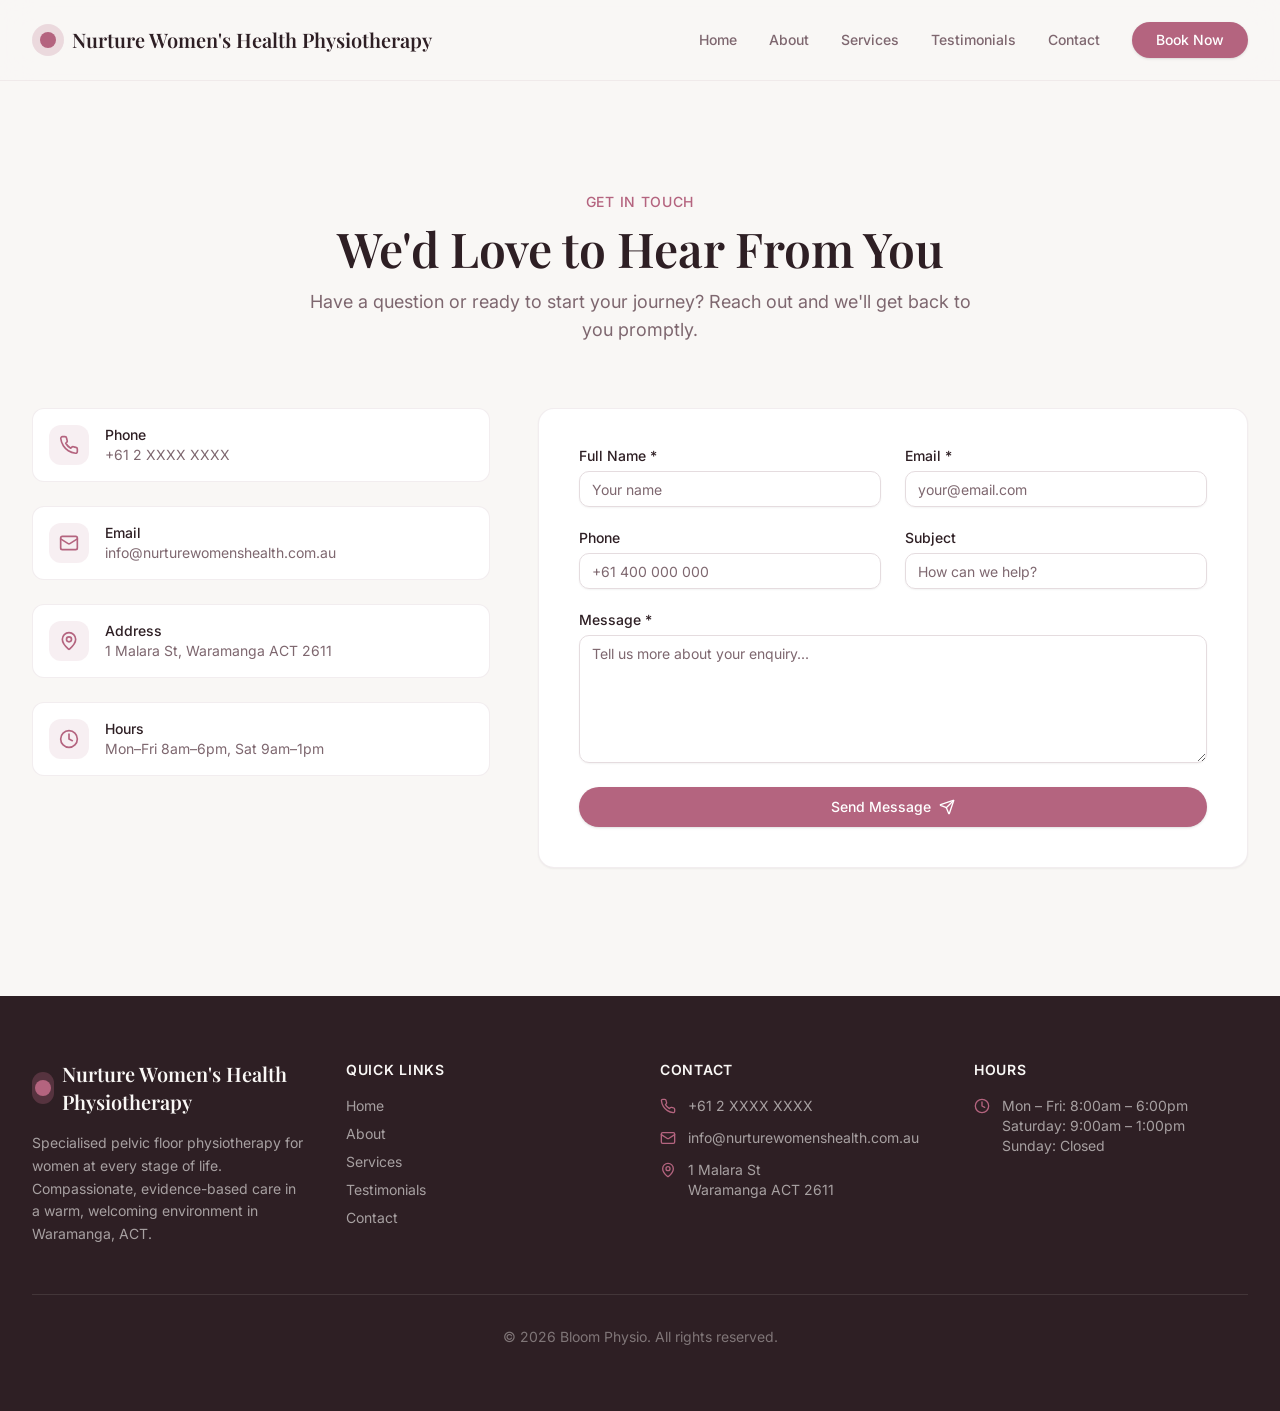
==== www/Contact.html @ 833b0ac6 "update 1" ====
<html lang="en">

<head>
    <meta charset="utf-8">    
    <title>
        Contact | Nurture Womens Health Physiotherapy
    </title>
    <meta content="Empowering women through specialized pelvic floor rehabilitation and holistic wellness care."
        name="description">
    <meta content="Empowering women through specialized pelvic floor rehabilitation and holistic wellness care."
        name="description">
    <meta content="Nurture Womens Health Physiotherapy">
    <meta content="Empowering women through specialized pelvic floor rehabilitation and holistic wellness care.">        
    <meta content="Nurture Womens Health Physiotherapy">
    <meta content="Nurture Womens Health Physiotherapy">
    <meta content="Empowering women through specialized pelvic floor rehabilitation and holistic wellness care." name="twitter:description">    
    <meta content="summary_large_image" name="twitter:card">
    <meta content="https://www.nurturewomenshealth.com.au" name="twitter:url">
    <meta content="yes" name="mobile-web-app-capable">
    <meta content="black" name="apple-mobile-web-app-status-bar-style">
    <meta content="Nurture Womens Health Physiotherapy" name="apple-mobile-web-app-title">
    <link href="css/style.css" rel="stylesheet">
</head>

<body>
    <div id="root">
        <div class="min-h-screen flex flex-col">
            <nav class="fixed top-0 left-0 right-0 z-50 bg-background/80 backdrop-blur-lg border-b border-border/50">
                <div class="max-w-7xl mx-auto px-6 lg:px-8">
                    <div class="flex items-center justify-between h-16 lg:h-20"><a class="flex items-center gap-2"
                            href="index.html">
                            <div class="w-8 h-8 rounded-full bg-primary/20 flex items-center justify-center">
                                <div class="w-4 h-4 rounded-full bg-primary"></div>
                            </div><span class="font-playfair text-xl font-semibold text-foreground">Nurture Women's
                                Health Physiotherapy</span>
                        </a>
                        <div class="hidden lg:flex items-center gap-8"><a
                                class="text-sm font-medium transition-colors hover:text-primary text-muted-foreground"
                                href="index.html">Home</a><a
                                class="text-sm font-medium transition-colors hover:text-primary text-muted-foreground"
                                href="About.html">About</a><a
                                class="text-sm font-medium transition-colors hover:text-primary text-muted-foreground"
                                href="Services.html">Services</a><a
                                class="text-sm font-medium transition-colors hover:text-primary text-muted-foreground"
                                href="Testimonials.html">Testimonials</a><a
                                class="text-sm font-medium transition-colors hover:text-primary text-muted-foreground"
                                href="Contact.html">Contact</a><a href="BookAppointment.html"><button
                                    class="inline-flex items-center justify-center gap-2 whitespace-nowrap text-sm font-medium transition-colors focus-visible:outline-none focus-visible:ring-1 focus-visible:ring-ring disabled:pointer-events-none disabled:opacity-50 [&amp;_svg]:pointer-events-none [&amp;_svg]:size-4 [&amp;_svg]:shrink-0 shadow h-9 py-2 bg-primary hover:bg-primary/90 text-primary-foreground rounded-full px-6">Book
                                    Now</button></a></div><button class="lg:hidden p-2 text-foreground"><svg
                                xmlns="http://www.w3.org/2000/svg" width="24" height="24" viewBox="0 0 24 24"
                                fill="none" stroke="currentColor" stroke-width="2" stroke-linecap="round"
                                stroke-linejoin="round" class="lucide lucide-menu w-5 h-5">
                                <line x1="4" x2="20" y1="12" y2="12"></line>
                                <line x1="4" x2="20" y1="6" y2="6"></line>
                                <line x1="4" x2="20" y1="18" y2="18"></line>
                            </svg></button>
                    </div>
                </div>
            </nav>
            <main class="flex-1 pt-16 lg:pt-20">
                <div class="py-20 lg:py-28">
                    <div class="max-w-7xl mx-auto px-6 lg:px-8">
                        <div class="text-center mb-16 max-w-2xl mx-auto" style="opacity: 1; transform: none;"><span
                                class="text-primary text-sm font-medium tracking-wider uppercase">Get In Touch</span>
                            <h1 class="font-playfair text-3xl lg:text-5xl font-semibold text-foreground mt-3 mb-4">We'd
                                Love to Hear From You</h1>
                            <p class="text-muted-foreground text-lg">Have a question or ready to start your journey?
                                Reach out and we'll get back to you promptly.</p>
                        </div>
                        <div class="grid grid-cols-1 lg:grid-cols-5 gap-12">
                            <div class="lg:col-span-2 space-y-6" style="opacity: 1; transform: none;">
                                <div class="flex items-start gap-4 p-4 rounded-xl bg-card border border-border/50">
                                    <div
                                        class="w-10 h-10 rounded-lg bg-primary/10 flex items-center justify-center shrink-0">
                                        <svg xmlns="http://www.w3.org/2000/svg" width="24" height="24"
                                            viewBox="0 0 24 24" fill="none" stroke="currentColor" stroke-width="2"
                                            stroke-linecap="round" stroke-linejoin="round"
                                            class="lucide lucide-phone w-5 h-5 text-primary">
                                            <path
                                                d="M22 16.92v3a2 2 0 0 1-2.18 2 19.79 19.79 0 0 1-8.63-3.07 19.5 19.5 0 0 1-6-6 19.79 19.79 0 0 1-3.07-8.67A2 2 0 0 1 4.11 2h3a2 2 0 0 1 2 1.72 12.84 12.84 0 0 0 .7 2.81 2 2 0 0 1-.45 2.11L8.09 9.91a16 16 0 0 0 6 6l1.27-1.27a2 2 0 0 1 2.11-.45 12.84 12.84 0 0 0 2.81.7A2 2 0 0 1 22 16.92z">
                                            </path>
                                        </svg></div>
                                    <div>
                                        <p class="text-sm font-medium text-foreground">Phone</p><a
                                            href="tel:+612XXXXXXXX"
                                            class="text-sm text-muted-foreground hover:text-primary transition-colors">+61
                                            2 XXXX XXXX</a>
                                    </div>
                                </div>
                                <div class="flex items-start gap-4 p-4 rounded-xl bg-card border border-border/50">
                                    <div
                                        class="w-10 h-10 rounded-lg bg-primary/10 flex items-center justify-center shrink-0">
                                        <svg xmlns="http://www.w3.org/2000/svg" width="24" height="24"
                                            viewBox="0 0 24 24" fill="none" stroke="currentColor" stroke-width="2"
                                            stroke-linecap="round" stroke-linejoin="round"
                                            class="lucide lucide-mail w-5 h-5 text-primary">
                                            <rect width="20" height="16" x="2" y="4" rx="2"></rect>
                                            <path d="m22 7-8.97 5.7a1.94 1.94 0 0 1-2.06 0L2 7"></path>
                                        </svg></div>
                                    <div>
                                        <p class="text-sm font-medium text-foreground">Email</p><a
                                            href="mailto:info@nurturewomenshealth.com.au"
                                            class="text-sm text-muted-foreground hover:text-primary transition-colors">info@nurturewomenshealth.com.au</a>
                                    </div>
                                </div>
                                <div class="flex items-start gap-4 p-4 rounded-xl bg-card border border-border/50">
                                    <div
                                        class="w-10 h-10 rounded-lg bg-primary/10 flex items-center justify-center shrink-0">
                                        <svg xmlns="http://www.w3.org/2000/svg" width="24" height="24"
                                            viewBox="0 0 24 24" fill="none" stroke="currentColor" stroke-width="2"
                                            stroke-linecap="round" stroke-linejoin="round"
                                            class="lucide lucide-map-pin w-5 h-5 text-primary">
                                            <path
                                                d="M20 10c0 4.993-5.539 10.193-7.399 11.799a1 1 0 0 1-1.202 0C9.539 20.193 4 14.993 4 10a8 8 0 0 1 16 0">
                                            </path>
                                            <circle cx="12" cy="10" r="3"></circle>
                                        </svg></div>
                                    <div>
                                        <p class="text-sm font-medium text-foreground">Address</p>
                                        <p class="text-sm text-muted-foreground">1 Malara St, Waramanga ACT 2611</p>
                                    </div>
                                </div>
                                <div class="flex items-start gap-4 p-4 rounded-xl bg-card border border-border/50">
                                    <div
                                        class="w-10 h-10 rounded-lg bg-primary/10 flex items-center justify-center shrink-0">
                                        <svg xmlns="http://www.w3.org/2000/svg" width="24" height="24"
                                            viewBox="0 0 24 24" fill="none" stroke="currentColor" stroke-width="2"
                                            stroke-linecap="round" stroke-linejoin="round"
                                            class="lucide lucide-clock w-5 h-5 text-primary">
                                            <circle cx="12" cy="12" r="10"></circle>
                                            <polyline points="12 6 12 12 16 14"></polyline>
                                        </svg></div>
                                    <div>
                                        <p class="text-sm font-medium text-foreground">Hours</p>
                                        <p class="text-sm text-muted-foreground">Mon–Fri 8am–6pm, Sat 9am–1pm</p>
                                    </div>
                                </div>
                            </div>
                            <div class="lg:col-span-3" style="opacity: 1; transform: none;">
                                <form method=post action=/api/send-message class="bg-card rounded-2xl p-8 lg:p-10 border border-border/50 shadow-sm space-y-6">
                                    <div class="grid grid-cols-1 md:grid-cols-2 gap-6">
                                        <div class="space-y-2"><label
                                                class="text-sm font-medium leading-none peer-disabled:cursor-not-allowed peer-disabled:opacity-70"
                                                for="name">Full Name *</label><input
                                                class="flex h-9 w-full rounded-md border border-input bg-transparent px-3 py-1 text-base shadow-sm transition-colors file:border-0 file:bg-transparent file:text-sm file:font-medium file:text-foreground placeholder:text-muted-foreground focus-visible:outline-none focus-visible:ring-1 focus-visible:ring-ring disabled:cursor-not-allowed disabled:opacity-50 md:text-sm"
                                                id="name" placeholder="Your name" required="" value=""></div>
                                        <div class="space-y-2"><label
                                                class="text-sm font-medium leading-none peer-disabled:cursor-not-allowed peer-disabled:opacity-70"
                                                for="email">Email *</label><input type="email"
                                                class="flex h-9 w-full rounded-md border border-input bg-transparent px-3 py-1 text-base shadow-sm transition-colors file:border-0 file:bg-transparent file:text-sm file:font-medium file:text-foreground placeholder:text-muted-foreground focus-visible:outline-none focus-visible:ring-1 focus-visible:ring-ring disabled:cursor-not-allowed disabled:opacity-50 md:text-sm"
                                                id="email" placeholder="your@email.com" required="" value=""></div>
                                        <div class="space-y-2"><label
                                                class="text-sm font-medium leading-none peer-disabled:cursor-not-allowed peer-disabled:opacity-70"
                                                for="phone">Phone</label><input type="tel"
                                                class="flex h-9 w-full rounded-md border border-input bg-transparent px-3 py-1 text-base shadow-sm transition-colors file:border-0 file:bg-transparent file:text-sm file:font-medium file:text-foreground placeholder:text-muted-foreground focus-visible:outline-none focus-visible:ring-1 focus-visible:ring-ring disabled:cursor-not-allowed disabled:opacity-50 md:text-sm"
                                                id="phone" placeholder="+61 400 000 000" value=""></div>
                                        <div class="space-y-2"><label
                                                class="text-sm font-medium leading-none peer-disabled:cursor-not-allowed peer-disabled:opacity-70"
                                                for="subject">Subject</label><input
                                                class="flex h-9 w-full rounded-md border border-input bg-transparent px-3 py-1 text-base shadow-sm transition-colors file:border-0 file:bg-transparent file:text-sm file:font-medium file:text-foreground placeholder:text-muted-foreground focus-visible:outline-none focus-visible:ring-1 focus-visible:ring-ring disabled:cursor-not-allowed disabled:opacity-50 md:text-sm"
                                                id="subject" placeholder="How can we help?" value=""></div>
                                    </div>
                                    <div class="space-y-2"><label
                                            class="text-sm font-medium leading-none peer-disabled:cursor-not-allowed peer-disabled:opacity-70"
                                            for="message">Message *</label><textarea
                                            class="flex min-h-[60px] w-full rounded-md border border-input bg-transparent px-3 py-2 text-base shadow-sm placeholder:text-muted-foreground focus-visible:outline-none focus-visible:ring-1 focus-visible:ring-ring disabled:cursor-not-allowed disabled:opacity-50 md:text-sm h-32"
                                            id="message" placeholder="Tell us more about your enquiry..."
                                            required=""></textarea></div><button
                                        class="inline-flex items-center justify-center whitespace-nowrap text-sm font-medium transition-colors focus-visible:outline-none focus-visible:ring-1 focus-visible:ring-ring disabled:pointer-events-none disabled:opacity-50 [&amp;_svg]:pointer-events-none [&amp;_svg]:size-4 [&amp;_svg]:shrink-0 shadow h-10 px-8 w-full bg-primary hover:bg-primary/90 text-primary-foreground rounded-full gap-2"
                                        type="submit">Send Message<svg xmlns="http://www.w3.org/2000/svg" width="24"
                                            height="24" viewBox="0 0 24 24" fill="none" stroke="currentColor"
                                            stroke-width="2" stroke-linecap="round" stroke-linejoin="round"
                                            class="lucide lucide-send w-4 h-4">
                                            <path
                                                d="M14.536 21.686a.5.5 0 0 0 .937-.024l6.5-19a.496.496 0 0 0-.635-.635l-19 6.5a.5.5 0 0 0-.024.937l7.93 3.18a2 2 0 0 1 1.112 1.11z">
                                            </path>
                                            <path d="m21.854 2.147-10.94 10.939"></path>
                                        </svg></button>
                                </form>
                            </div>
                        </div>
                    </div>
                </div>
                <script src="app.js"></script>
            </main>
            <footer class="bg-foreground text-background">
                <div class="max-w-7xl mx-auto px-6 lg:px-8 py-16">
                    <div class="grid grid-cols-1 md:grid-cols-2 lg:grid-cols-4 gap-10">
                        <div>
                            <div class="flex items-center gap-2 mb-4">
                                <div class="w-8 h-8 rounded-full bg-primary/30 flex items-center justify-center">
                                    <div class="w-4 h-4 rounded-full bg-primary"></div>
                                </div><span class="font-playfair text-xl font-semibold">Nurture Women's Health
                                    Physiotherapy</span>
                            </div>
                            <p class="text-background/60 text-sm leading-relaxed">Specialised pelvic floor physiotherapy
                                for women at every stage of life. Compassionate, evidence-based care in a warm,
                                welcoming environment in Waramanga, ACT.</p>
                        </div>
                        <div>
                            <h4 class="font-semibold mb-4 text-sm uppercase tracking-wider">Quick Links</h4>
                            <div class="space-y-2"><a
                                    class="block text-sm text-background/60 hover:text-primary transition-colors"
                                    href="index.html">Home</a><a
                                    class="block text-sm text-background/60 hover:text-primary transition-colors"
                                    href="About.html">About</a><a
                                    class="block text-sm text-background/60 hover:text-primary transition-colors"
                                    href="Services.html">Services</a><a
                                    class="block text-sm text-background/60 hover:text-primary transition-colors"
                                    href="Testimonials.html">Testimonials</a><a
                                    class="block text-sm text-background/60 hover:text-primary transition-colors"
                                    href="Contact.html">Contact</a></div>
                        </div>
                        <div>
                            <h4 class="font-semibold mb-4 text-sm uppercase tracking-wider">Contact</h4>
                            <div class="space-y-3">
                                <div class="flex items-start gap-3"><svg xmlns="http://www.w3.org/2000/svg" width="24"
                                        height="24" viewBox="0 0 24 24" fill="none" stroke="currentColor"
                                        stroke-width="2" stroke-linecap="round" stroke-linejoin="round"
                                        class="lucide lucide-phone w-4 h-4 text-primary mt-0.5">
                                        <path
                                            d="M22 16.92v3a2 2 0 0 1-2.18 2 19.79 19.79 0 0 1-8.63-3.07 19.5 19.5 0 0 1-6-6 19.79 19.79 0 0 1-3.07-8.67A2 2 0 0 1 4.11 2h3a2 2 0 0 1 2 1.72 12.84 12.84 0 0 0 .7 2.81 2 2 0 0 1-.45 2.11L8.09 9.91a16 16 0 0 0 6 6l1.27-1.27a2 2 0 0 1 2.11-.45 12.84 12.84 0 0 0 2.81.7A2 2 0 0 1 22 16.92z">
                                        </path>
                                    </svg><span class="text-sm text-background/60">+61 2 XXXX XXXX</span></div>
                                <div class="flex items-start gap-3"><svg xmlns="http://www.w3.org/2000/svg" width="24"
                                        height="24" viewBox="0 0 24 24" fill="none" stroke="currentColor"
                                        stroke-width="2" stroke-linecap="round" stroke-linejoin="round"
                                        class="lucide lucide-mail w-4 h-4 text-primary mt-0.5">
                                        <rect width="20" height="16" x="2" y="4" rx="2"></rect>
                                        <path d="m22 7-8.97 5.7a1.94 1.94 0 0 1-2.06 0L2 7"></path>
                                    </svg><span
                                        class="text-sm text-background/60">info@nurturewomenshealth.com.au</span></div>
                                <div class="flex items-start gap-3"><svg xmlns="http://www.w3.org/2000/svg" width="24"
                                        height="24" viewBox="0 0 24 24" fill="none" stroke="currentColor"
                                        stroke-width="2" stroke-linecap="round" stroke-linejoin="round"
                                        class="lucide lucide-map-pin w-4 h-4 text-primary mt-0.5">
                                        <path
                                            d="M20 10c0 4.993-5.539 10.193-7.399 11.799a1 1 0 0 1-1.202 0C9.539 20.193 4 14.993 4 10a8 8 0 0 1 16 0">
                                        </path>
                                        <circle cx="12" cy="10" r="3"></circle>
                                    </svg><span class="text-sm text-background/60">1 Malara St<br>Waramanga ACT
                                        2611</span></div>
                            </div>
                        </div>
                        <div>
                            <h4 class="font-semibold mb-4 text-sm uppercase tracking-wider">Hours</h4>
                            <div class="space-y-2">
                                <div class="flex items-start gap-3"><svg xmlns="http://www.w3.org/2000/svg" width="24"
                                        height="24" viewBox="0 0 24 24" fill="none" stroke="currentColor"
                                        stroke-width="2" stroke-linecap="round" stroke-linejoin="round"
                                        class="lucide lucide-clock w-4 h-4 text-primary mt-0.5">
                                        <circle cx="12" cy="12" r="10"></circle>
                                        <polyline points="12 6 12 12 16 14"></polyline>
                                    </svg>
                                    <div class="text-sm text-background/60">
                                        <p>Mon – Fri: 8:00am – 6:00pm</p>
                                        <p>Saturday: 9:00am – 1:00pm</p>
                                        <p>Sunday: Closed</p>
                                    </div>
                                </div>
                            </div>
                        </div>
                    </div>
                    <div class="border-t border-background/10 mt-12 pt-8 text-center">
                        <p class="text-sm text-background/40">© 2026 Bloom Physio. All rights reserved.</p>
                    </div>
                </div>
            </footer>
        </div>
        <div
            class="fixed top-0 z-[100] flex max-h-screen w-full flex-col-reverse p-4 sm:bottom-0 sm:right-0 sm:top-auto sm:flex-col md:max-w-[420px]">
            <div
                class="fixed top-0 z-[100] flex max-h-screen w-full flex-col-reverse p-4 sm:bottom-0 sm:right-0 sm:top-auto sm:flex-col md:max-w-[420px]">
            </div>
        </div>
    </div>


    
</body>

</html>
---- www/css/style.css ----
@import"https://fonts.googleapis.com/css2?family=Inter:wght@300;400;500;600;700&family=Playfair+Display:ital,wght@0,400;0,500;0,600;0,700;1,400;1,500&display=swap";*,:before,:after {
    --tw-border-spacing-x: 0;
    --tw-border-spacing-y: 0;
    --tw-translate-x: 0;
    --tw-translate-y: 0;
    --tw-rotate: 0;
    --tw-skew-x: 0;
    --tw-skew-y: 0;
    --tw-scale-x: 1;
    --tw-scale-y: 1;
    --tw-pan-x: ;
    --tw-pan-y: ;
    --tw-pinch-zoom: ;
    --tw-scroll-snap-strictness: proximity;
    --tw-gradient-from-position: ;
    --tw-gradient-via-position: ;
    --tw-gradient-to-position: ;
    --tw-ordinal: ;
    --tw-slashed-zero: ;
    --tw-numeric-figure: ;
    --tw-numeric-spacing: ;
    --tw-numeric-fraction: ;
    --tw-ring-inset: ;
    --tw-ring-offset-width: 0px;
    --tw-ring-offset-color: #fff;
    --tw-ring-color: rgb(59 130 246 / .5);
    --tw-ring-offset-shadow: 0 0 #0000;
    --tw-ring-shadow: 0 0 #0000;
    --tw-shadow: 0 0 #0000;
    --tw-shadow-colored: 0 0 #0000;
    --tw-blur: ;
    --tw-brightness: ;
    --tw-contrast: ;
    --tw-grayscale: ;
    --tw-hue-rotate: ;
    --tw-invert: ;
    --tw-saturate: ;
    --tw-sepia: ;
    --tw-drop-shadow: ;
    --tw-backdrop-blur: ;
    --tw-backdrop-brightness: ;
    --tw-backdrop-contrast: ;
    --tw-backdrop-grayscale: ;
    --tw-backdrop-hue-rotate: ;
    --tw-backdrop-invert: ;
    --tw-backdrop-opacity: ;
    --tw-backdrop-saturate: ;
    --tw-backdrop-sepia: ;
    --tw-contain-size: ;
    --tw-contain-layout: ;
    --tw-contain-paint: ;
    --tw-contain-style:
}

::backdrop {
    --tw-border-spacing-x: 0;
    --tw-border-spacing-y: 0;
    --tw-translate-x: 0;
    --tw-translate-y: 0;
    --tw-rotate: 0;
    --tw-skew-x: 0;
    --tw-skew-y: 0;
    --tw-scale-x: 1;
    --tw-scale-y: 1;
    --tw-pan-x: ;
    --tw-pan-y: ;
    --tw-pinch-zoom: ;
    --tw-scroll-snap-strictness: proximity;
    --tw-gradient-from-position: ;
    --tw-gradient-via-position: ;
    --tw-gradient-to-position: ;
    --tw-ordinal: ;
    --tw-slashed-zero: ;
    --tw-numeric-figure: ;
    --tw-numeric-spacing: ;
    --tw-numeric-fraction: ;
    --tw-ring-inset: ;
    --tw-ring-offset-width: 0px;
    --tw-ring-offset-color: #fff;
    --tw-ring-color: rgb(59 130 246 / .5);
    --tw-ring-offset-shadow: 0 0 #0000;
    --tw-ring-shadow: 0 0 #0000;
    --tw-shadow: 0 0 #0000;
    --tw-shadow-colored: 0 0 #0000;
    --tw-blur: ;
    --tw-brightness: ;
    --tw-contrast: ;
    --tw-grayscale: ;
    --tw-hue-rotate: ;
    --tw-invert: ;
    --tw-saturate: ;
    --tw-sepia: ;
    --tw-drop-shadow: ;
    --tw-backdrop-blur: ;
    --tw-backdrop-brightness: ;
    --tw-backdrop-contrast: ;
    --tw-backdrop-grayscale: ;
    --tw-backdrop-hue-rotate: ;
    --tw-backdrop-invert: ;
    --tw-backdrop-opacity: ;
    --tw-backdrop-saturate: ;
    --tw-backdrop-sepia: ;
    --tw-contain-size: ;
    --tw-contain-layout: ;
    --tw-contain-paint: ;
    --tw-contain-style:
}

*,:before,:after {
    box-sizing: border-box;
    border-width: 0;
    border-style: solid;
    border-color: #e5e7eb
}

:before,:after {
    --tw-content: ""
}

html,:host {
    line-height: 1.5;
    -webkit-text-size-adjust: 100%;
    -moz-tab-size: 4;
    -o-tab-size: 4;
    tab-size: 4;
    font-family: ui-sans-serif,system-ui,sans-serif,"Apple Color Emoji","Segoe UI Emoji",Segoe UI Symbol,"Noto Color Emoji";
    font-feature-settings: normal;
    font-variation-settings: normal;
    -webkit-tap-highlight-color: transparent
}

body {
    margin: 0;
    line-height: inherit
}

hr {
    height: 0;
    color: inherit;
    border-top-width: 1px
}

abbr:where([title]) {
    -webkit-text-decoration: underline dotted;
    text-decoration: underline dotted
}

h1,h2,h3,h4,h5,h6 {
    font-size: inherit;
    font-weight: inherit
}

a {
    color: inherit;
    text-decoration: inherit
}

b,strong {
    font-weight: bolder
}

code,kbd,samp,pre {
    font-family: ui-monospace,SFMono-Regular,Menlo,Monaco,Consolas,Liberation Mono,Courier New,monospace;
    font-feature-settings: normal;
    font-variation-settings: normal;
    font-size: 1em
}

small {
    font-size: 80%
}

sub,sup {
    font-size: 75%;
    line-height: 0;
    position: relative;
    vertical-align: baseline
}

sub {
    bottom: -.25em
}

sup {
    top: -.5em
}

table {
    text-indent: 0;
    border-color: inherit;
    border-collapse: collapse
}

button,input,optgroup,select,textarea {
    font-family: inherit;
    font-feature-settings: inherit;
    font-variation-settings: inherit;
    font-size: 100%;
    font-weight: inherit;
    line-height: inherit;
    letter-spacing: inherit;
    color: inherit;
    margin: 0;
    padding: 0
}

button,select {
    text-transform: none
}

button,input:where([type=button]),input:where([type=reset]),input:where([type=submit]) {
    -webkit-appearance: button;
    background-color: transparent;
    background-image: none
}

:-moz-focusring {
    outline: auto
}

:-moz-ui-invalid {
    box-shadow: none
}

progress {
    vertical-align: baseline
}

::-webkit-inner-spin-button,::-webkit-outer-spin-button {
    height: auto
}

[type=search] {
    -webkit-appearance: textfield;
    outline-offset: -2px
}

::-webkit-search-decoration {
    -webkit-appearance: none
}

::-webkit-file-upload-button {
    -webkit-appearance: button;
    font: inherit
}

summary {
    display: list-item
}

blockquote,dl,dd,h1,h2,h3,h4,h5,h6,hr,figure,p,pre {
    margin: 0
}

fieldset {
    margin: 0;
    padding: 0
}

legend {
    padding: 0
}

ol,ul,menu {
    list-style: none;
    margin: 0;
    padding: 0
}

dialog {
    padding: 0
}

textarea {
    resize: vertical
}

input::-moz-placeholder,textarea::-moz-placeholder {
    opacity: 1;
    color: #9ca3af
}

input::placeholder,textarea::placeholder {
    opacity: 1;
    color: #9ca3af
}

button,[role=button] {
    cursor: pointer
}

:disabled {
    cursor: default
}

img,svg,video,canvas,audio,iframe,embed,object {
    display: block;
    vertical-align: middle
}

img,video {
    max-width: 100%;
    height: auto
}

[hidden]:where(:not([hidden=until-found])) {
    display: none
}

:root {
    --font-inter: "Inter", sans-serif;
    --font-playfair: "Playfair Display", serif;
    --background: 30 25% 97%;
    --foreground: 340 20% 15%;
    --card: 0 0% 100%;
    --card-foreground: 340 20% 15%;
    --popover: 0 0% 100%;
    --popover-foreground: 340 20% 15%;
    --primary: 340 35% 55%;
    --primary-foreground: 0 0% 100%;
    --secondary: 150 20% 90%;
    --secondary-foreground: 150 25% 30%;
    --muted: 30 15% 93%;
    --muted-foreground: 340 10% 45%;
    --accent: 150 20% 85%;
    --accent-foreground: 150 30% 25%;
    --destructive: 0 84.2% 60.2%;
    --destructive-foreground: 0 0% 98%;
    --border: 340 15% 88%;
    --input: 340 15% 88%;
    --ring: 340 35% 55%;
    --chart-1: 340 35% 55%;
    --chart-2: 150 25% 50%;
    --chart-3: 30 40% 60%;
    --chart-4: 280 20% 60%;
    --chart-5: 200 25% 55%;
    --radius: .75rem;
    --sidebar-background: 0 0% 98%;
    --sidebar-foreground: 240 5.3% 26.1%;
    --sidebar-primary: 340 35% 55%;
    --sidebar-primary-foreground: 0 0% 98%;
    --sidebar-accent: 150 20% 90%;
    --sidebar-accent-foreground: 150 30% 25%;
    --sidebar-border: 340 15% 88%;
    --sidebar-ring: 340 35% 55%
}

.dark {
    --background: 340 15% 8%;
    --foreground: 30 20% 95%;
    --card: 340 15% 12%;
    --card-foreground: 30 20% 95%;
    --popover: 340 15% 12%;
    --popover-foreground: 30 20% 95%;
    --primary: 340 35% 60%;
    --primary-foreground: 0 0% 100%;
    --secondary: 150 15% 18%;
    --secondary-foreground: 150 20% 85%;
    --muted: 340 10% 18%;
    --muted-foreground: 340 10% 60%;
    --accent: 150 15% 20%;
    --accent-foreground: 150 20% 85%;
    --destructive: 0 62.8% 30.6%;
    --destructive-foreground: 0 0% 98%;
    --border: 340 10% 20%;
    --input: 340 10% 20%;
    --ring: 340 35% 60%;
    --chart-1: 220 70% 50%;
    --chart-2: 160 60% 45%;
    --chart-3: 30 80% 55%;
    --chart-4: 280 65% 60%;
    --chart-5: 340 75% 55%;
    --sidebar-background: 340 15% 10%;
    --sidebar-foreground: 30 20% 90%;
    --sidebar-primary: 340 35% 60%;
    --sidebar-primary-foreground: 0 0% 100%;
    --sidebar-accent: 150 15% 18%;
    --sidebar-accent-foreground: 150 20% 85%;
    --sidebar-border: 340 10% 20%;
    --sidebar-ring: 340 35% 55%
}

* {
    border-color: hsl(var(--border));
    outline-color: hsl(var(--ring) / .5)
}

body {
    background-color: hsl(var(--background));
    font-family: var(--font-inter);
    color: hsl(var(--foreground))
}

.sr-only {
    position: absolute;
    width: 1px;
    height: 1px;
    padding: 0;
    margin: -1px;
    overflow: hidden;
    clip: rect(0,0,0,0);
    white-space: nowrap;
    border-width: 0
}

.pointer-events-none {
    pointer-events: none
}

.pointer-events-auto {
    pointer-events: auto
}

.visible {
    visibility: visible
}

.invisible {
    visibility: hidden
}

.fixed {
    position: fixed
}

.absolute {
    position: absolute
}

.relative {
    position: relative
}

.inset-0 {
    top: 0;
    right: 0;
    bottom: 0;
    left: 0
}

.inset-x-0 {
    left: 0;
    right: 0
}

.inset-y-0 {
    top: 0;
    bottom: 0
}

.-bottom-12 {
    bottom: -3rem
}

.-bottom-6 {
    bottom: -1.5rem
}

.-left-12 {
    left: -3rem
}

.-right-12 {
    right: -3rem
}

.-right-6 {
    right: -1.5rem
}

.-top-12 {
    top: -3rem
}

.bottom-0 {
    bottom: 0
}

.left-0 {
    left: 0
}

.left-1 {
    left: .25rem
}

.left-1\/2 {
    left: 50%
}

.left-2 {
    left: .5rem
}

.left-\[50\%\] {
    left: 50%
}

.right-0 {
    right: 0
}

.right-1 {
    right: .25rem
}

.right-2 {
    right: .5rem
}

.right-3 {
    right: .75rem
}

.right-4 {
    right: 1rem
}

.right-6 {
    right: 1.5rem
}

.top-0 {
    top: 0
}

.top-1\.5 {
    top: .375rem
}

.top-1\/2 {
    top: 50%
}

.top-2 {
    top: .5rem
}

.top-3\.5 {
    top: .875rem
}

.top-4 {
    top: 1rem
}

.top-6 {
    top: 1.5rem
}

.top-\[1px\] {
    top: 1px
}

.top-\[50\%\] {
    top: 50%
}

.top-\[60\%\] {
    top: 60%
}

.top-full {
    top: 100%
}

.z-10 {
    z-index: 10
}

.z-20 {
    z-index: 20
}

.z-50 {
    z-index: 50
}

.z-\[100\] {
    z-index: 100
}

.z-\[1\] {
    z-index: 1
}

.-mx-1 {
    margin-left: -.25rem;
    margin-right: -.25rem
}

.mx-2 {
    margin-left: .5rem;
    margin-right: .5rem
}

.mx-3\.5 {
    margin-left: .875rem;
    margin-right: .875rem
}

.mx-auto {
    margin-left: auto;
    margin-right: auto
}

.my-0\.5 {
    margin-top: .125rem;
    margin-bottom: .125rem
}

.my-1 {
    margin-top: .25rem;
    margin-bottom: .25rem
}

.-ml-4 {
    margin-left: -1rem
}

.-mt-4 {
    margin-top: -1rem
}

.mb-1 {
    margin-bottom: .25rem
}

.mb-10 {
    margin-bottom: 2.5rem
}

.mb-12 {
    margin-bottom: 3rem
}

.mb-16 {
    margin-bottom: 4rem
}

.mb-2 {
    margin-bottom: .5rem
}

.mb-3 {
    margin-bottom: .75rem
}

.mb-4 {
    margin-bottom: 1rem
}

.mb-5 {
    margin-bottom: 1.25rem
}

.mb-6 {
    margin-bottom: 1.5rem
}

.mb-8 {
    margin-bottom: 2rem
}

.ml-1 {
    margin-left: .25rem
}

.ml-auto {
    margin-left: auto
}

.mr-2 {
    margin-right: .5rem
}

.mt-0\.5 {
    margin-top: .125rem
}

.mt-1\.5 {
    margin-top: .375rem
}

.mt-12 {
    margin-top: 3rem
}

.mt-2 {
    margin-top: .5rem
}

.mt-24 {
    margin-top: 6rem
}

.mt-3 {
    margin-top: .75rem
}

.mt-4 {
    margin-top: 1rem
}

.mt-8 {
    margin-top: 2rem
}

.mt-auto {
    margin-top: auto
}

.block {
    display: block
}

.inline-block {
    display: inline-block
}

.flex {
    display: flex
}

.inline-flex {
    display: inline-flex
}

.table {
    display: table
}

.grid {
    display: grid
}

.hidden {
    display: none
}

.aspect-square {
    aspect-ratio: 1 / 1
}

.aspect-video {
    aspect-ratio: 16 / 9
}

.size-4 {
    width: 1rem;
    height: 1rem
}

.h-0\.5 {
    height: .125rem
}

.h-1\.5 {
    height: .375rem
}

.h-10 {
    height: 2.5rem
}

.h-12 {
    height: 3rem
}

.h-14 {
    height: 3.5rem
}

.h-16 {
    height: 4rem
}

.h-2 {
    height: .5rem
}

.h-2\.5 {
    height: .625rem
}

.h-24 {
    height: 6rem
}

.h-3 {
    height: .75rem
}

.h-3\.5 {
    height: .875rem
}

.h-32 {
    height: 8rem
}

.h-4 {
    height: 1rem
}

.h-5 {
    height: 1.25rem
}

.h-6 {
    height: 1.5rem
}

.h-7 {
    height: 1.75rem
}

.h-8 {
    height: 2rem
}

.h-9 {
    height: 2.25rem
}

.h-\[1px\] {
    height: 1px
}

.h-\[var\(--radix-navigation-menu-viewport-height\)\] {
    height: var(--radix-navigation-menu-viewport-height)
}

.h-\[var\(--radix-select-trigger-height\)\] {
    height: var(--radix-select-trigger-height)
}

.h-auto {
    height: auto
}

.h-full {
    height: 100%
}

.h-px {
    height: 1px
}

.h-svh {
    height: 100svh
}

.max-h-96 {
    max-height: 24rem
}

.max-h-\[300px\] {
    max-height: 300px
}

.max-h-screen {
    max-height: 100vh
}

.min-h-0 {
    min-height: 0px
}

.min-h-\[60px\] {
    min-height: 60px
}

.min-h-screen {
    min-height: 100vh
}

.min-h-svh {
    min-height: 100svh
}

.w-0 {
    width: 0px
}

.w-1 {
    width: .25rem
}

.w-1\.5 {
    width: .375rem
}

.w-10 {
    width: 2.5rem
}

.w-12 {
    width: 3rem
}

.w-14 {
    width: 3.5rem
}

.w-16 {
    width: 4rem
}

.w-2 {
    width: .5rem
}

.w-2\.5 {
    width: .625rem
}

.w-3 {
    width: .75rem
}

.w-3\.5 {
    width: .875rem
}

.w-3\/4 {
    width: 75%
}

.w-4 {
    width: 1rem
}

.w-5 {
    width: 1.25rem
}

.w-6 {
    width: 1.5rem
}

.w-64 {
    width: 16rem
}

.w-7 {
    width: 1.75rem
}

.w-72 {
    width: 18rem
}

.w-8 {
    width: 2rem
}

.w-9 {
    width: 2.25rem
}

.w-\[--sidebar-width\] {
    width: var(--sidebar-width)
}

.w-\[100px\] {
    width: 100px
}

.w-\[1px\] {
    width: 1px
}

.w-auto {
    width: auto
}

.w-full {
    width: 100%
}

.w-max {
    width: -moz-max-content;
    width: max-content
}

.w-px {
    width: 1px
}

.min-w-0 {
    min-width: 0px
}

.min-w-10 {
    min-width: 2.5rem
}

.min-w-5 {
    min-width: 1.25rem
}

.min-w-8 {
    min-width: 2rem
}

.min-w-9 {
    min-width: 2.25rem
}

.min-w-\[12rem\] {
    min-width: 12rem
}

.min-w-\[8rem\] {
    min-width: 8rem
}

.min-w-\[var\(--radix-select-trigger-width\)\] {
    min-width: var(--radix-select-trigger-width)
}

.max-w-2xl {
    max-width: 42rem
}

.max-w-3xl {
    max-width: 48rem
}

.max-w-7xl {
    max-width: 80rem
}

.max-w-\[--skeleton-width\] {
    max-width: var(--skeleton-width)
}

.max-w-lg {
    max-width: 32rem
}

.max-w-max {
    max-width: -moz-max-content;
    max-width: max-content
}

.max-w-md {
    max-width: 28rem
}

.max-w-xl {
    max-width: 36rem
}

.flex-1 {
    flex: 1 1 0%
}

.flex-shrink-0,.shrink-0 {
    flex-shrink: 0
}

.grow {
    flex-grow: 1
}

.grow-0 {
    flex-grow: 0
}

.basis-full {
    flex-basis: 100%
}

.caption-bottom {
    caption-side: bottom
}

.border-collapse {
    border-collapse: collapse
}

.-translate-x-1\/2 {
    --tw-translate-x: -50%;
    transform: translate(var(--tw-translate-x),var(--tw-translate-y)) rotate(var(--tw-rotate)) skew(var(--tw-skew-x)) skewY(var(--tw-skew-y)) scaleX(var(--tw-scale-x)) scaleY(var(--tw-scale-y))
}

.-translate-x-px {
    --tw-translate-x: -1px;
    transform: translate(var(--tw-translate-x),var(--tw-translate-y)) rotate(var(--tw-rotate)) skew(var(--tw-skew-x)) skewY(var(--tw-skew-y)) scaleX(var(--tw-scale-x)) scaleY(var(--tw-scale-y))
}

.-translate-y-1\/2 {
    --tw-translate-y: -50%;
    transform: translate(var(--tw-translate-x),var(--tw-translate-y)) rotate(var(--tw-rotate)) skew(var(--tw-skew-x)) skewY(var(--tw-skew-y)) scaleX(var(--tw-scale-x)) scaleY(var(--tw-scale-y))
}

.translate-x-\[-50\%\] {
    --tw-translate-x: -50%;
    transform: translate(var(--tw-translate-x),var(--tw-translate-y)) rotate(var(--tw-rotate)) skew(var(--tw-skew-x)) skewY(var(--tw-skew-y)) scaleX(var(--tw-scale-x)) scaleY(var(--tw-scale-y))
}

.translate-x-px {
    --tw-translate-x: 1px;
    transform: translate(var(--tw-translate-x),var(--tw-translate-y)) rotate(var(--tw-rotate)) skew(var(--tw-skew-x)) skewY(var(--tw-skew-y)) scaleX(var(--tw-scale-x)) scaleY(var(--tw-scale-y))
}

.translate-y-\[-50\%\] {
    --tw-translate-y: -50%;
    transform: translate(var(--tw-translate-x),var(--tw-translate-y)) rotate(var(--tw-rotate)) skew(var(--tw-skew-x)) skewY(var(--tw-skew-y)) scaleX(var(--tw-scale-x)) scaleY(var(--tw-scale-y))
}

.rotate-45 {
    --tw-rotate: 45deg;
    transform: translate(var(--tw-translate-x),var(--tw-translate-y)) rotate(var(--tw-rotate)) skew(var(--tw-skew-x)) skewY(var(--tw-skew-y)) scaleX(var(--tw-scale-x)) scaleY(var(--tw-scale-y))
}

.rotate-90 {
    --tw-rotate: 90deg;
    transform: translate(var(--tw-translate-x),var(--tw-translate-y)) rotate(var(--tw-rotate)) skew(var(--tw-skew-x)) skewY(var(--tw-skew-y)) scaleX(var(--tw-scale-x)) scaleY(var(--tw-scale-y))
}

.transform {
    transform: translate(var(--tw-translate-x),var(--tw-translate-y)) rotate(var(--tw-rotate)) skew(var(--tw-skew-x)) skewY(var(--tw-skew-y)) scaleX(var(--tw-scale-x)) scaleY(var(--tw-scale-y))
}

@keyframes pulse {
    50% {
        opacity: .5
    }
}

.animate-pulse {
    animation: pulse 2s cubic-bezier(.4,0,.6,1) infinite
}

.cursor-default {
    cursor: default
}

.cursor-pointer {
    cursor: pointer
}

.touch-none {
    touch-action: none
}

.select-none {
    -webkit-user-select: none;
    -moz-user-select: none;
    user-select: none
}

.list-inside {
    list-style-position: inside
}

.list-disc {
    list-style-type: disc
}

.list-none {
    list-style-type: none
}

.grid-cols-1 {
    grid-template-columns: repeat(1,minmax(0,1fr))
}

.flex-row {
    flex-direction: row
}

.flex-col {
    flex-direction: column
}

.flex-col-reverse {
    flex-direction: column-reverse
}

.flex-wrap {
    flex-wrap: wrap
}

.items-start {
    align-items: flex-start
}

.items-end {
    align-items: flex-end
}

.items-center {
    align-items: center
}

.items-stretch {
    align-items: stretch
}

.justify-center {
    justify-content: center
}

.justify-between {
    justify-content: space-between
}

.gap-1 {
    gap: .25rem
}

.gap-1\.5 {
    gap: .375rem
}

.gap-10 {
    gap: 2.5rem
}

.gap-12 {
    gap: 3rem
}

.gap-16 {
    gap: 4rem
}

.gap-2 {
    gap: .5rem
}

.gap-3 {
    gap: .75rem
}

.gap-4 {
    gap: 1rem
}

.gap-6 {
    gap: 1.5rem
}

.gap-8 {
    gap: 2rem
}

.space-x-1>:not([hidden])~:not([hidden]) {
    --tw-space-x-reverse: 0;
    margin-right: calc(.25rem * var(--tw-space-x-reverse));
    margin-left: calc(.25rem * calc(1 - var(--tw-space-x-reverse)))
}

.space-x-3>:not([hidden])~:not([hidden]) {
    --tw-space-x-reverse: 0;
    margin-right: calc(.75rem * var(--tw-space-x-reverse));
    margin-left: calc(.75rem * calc(1 - var(--tw-space-x-reverse)))
}

.space-x-4>:not([hidden])~:not([hidden]) {
    --tw-space-x-reverse: 0;
    margin-right: calc(1rem * var(--tw-space-x-reverse));
    margin-left: calc(1rem * calc(1 - var(--tw-space-x-reverse)))
}

.space-y-1>:not([hidden])~:not([hidden]) {
    --tw-space-y-reverse: 0;
    margin-top: calc(.25rem * calc(1 - var(--tw-space-y-reverse)));
    margin-bottom: calc(.25rem * var(--tw-space-y-reverse))
}

.space-y-1\.5>:not([hidden])~:not([hidden]) {
    --tw-space-y-reverse: 0;
    margin-top: calc(.375rem * calc(1 - var(--tw-space-y-reverse)));
    margin-bottom: calc(.375rem * var(--tw-space-y-reverse))
}

.space-y-2>:not([hidden])~:not([hidden]) {
    --tw-space-y-reverse: 0;
    margin-top: calc(.5rem * calc(1 - var(--tw-space-y-reverse)));
    margin-bottom: calc(.5rem * var(--tw-space-y-reverse))
}

.space-y-3>:not([hidden])~:not([hidden]) {
    --tw-space-y-reverse: 0;
    margin-top: calc(.75rem * calc(1 - var(--tw-space-y-reverse)));
    margin-bottom: calc(.75rem * var(--tw-space-y-reverse))
}

.space-y-4>:not([hidden])~:not([hidden]) {
    --tw-space-y-reverse: 0;
    margin-top: calc(1rem * calc(1 - var(--tw-space-y-reverse)));
    margin-bottom: calc(1rem * var(--tw-space-y-reverse))
}

.space-y-6>:not([hidden])~:not([hidden]) {
    --tw-space-y-reverse: 0;
    margin-top: calc(1.5rem * calc(1 - var(--tw-space-y-reverse)));
    margin-bottom: calc(1.5rem * var(--tw-space-y-reverse))
}

.space-y-8>:not([hidden])~:not([hidden]) {
    --tw-space-y-reverse: 0;
    margin-top: calc(2rem * calc(1 - var(--tw-space-y-reverse)));
    margin-bottom: calc(2rem * var(--tw-space-y-reverse))
}

.overflow-auto {
    overflow: auto
}

.overflow-hidden {
    overflow: hidden
}

.overflow-y-auto {
    overflow-y: auto
}

.overflow-x-hidden {
    overflow-x: hidden
}

.whitespace-nowrap {
    white-space: nowrap
}

.break-words {
    overflow-wrap: break-word
}

.rounded-2xl {
    border-radius: 1rem
}

.rounded-\[2px\] {
    border-radius: 2px
}

.rounded-\[inherit\] {
    border-radius: inherit
}

.rounded-full {
    border-radius: 9999px
}

.rounded-lg {
    border-radius: var(--radius)
}

.rounded-md {
    border-radius: calc(var(--radius) - 2px)
}

.rounded-sm {
    border-radius: calc(var(--radius) - 4px)
}

.rounded-xl {
    border-radius: .75rem
}

.rounded-t-\[10px\] {
    border-top-left-radius: 10px;
    border-top-right-radius: 10px
}

.rounded-tl-sm {
    border-top-left-radius: calc(var(--radius) - 4px)
}

.border {
    border-width: 1px
}

.border-2 {
    border-width: 2px
}

.border-\[1\.5px\] {
    border-width: 1.5px
}

.border-y {
    border-top-width: 1px;
    border-bottom-width: 1px
}

.border-b {
    border-bottom-width: 1px
}

.border-l {
    border-left-width: 1px
}

.border-r {
    border-right-width: 1px
}

.border-t {
    border-top-width: 1px
}

.border-dashed {
    border-style: dashed
}

.border-\[--color-border\] {
    border-color: var(--color-border)
}

.border-background\/10 {
    border-color: hsl(var(--background) / .1)
}

.border-border {
    border-color: hsl(var(--border))
}

.border-border\/50 {
    border-color: hsl(var(--border) / .5)
}

.border-destructive {
    border-color: hsl(var(--destructive))
}

.border-destructive\/50 {
    border-color: hsl(var(--destructive) / .5)
}

.border-input {
    border-color: hsl(var(--input))
}

.border-primary {
    border-color: hsl(var(--primary))
}

.border-primary\/30 {
    border-color: hsl(var(--primary) / .3)
}

.border-primary\/50 {
    border-color: hsl(var(--primary) / .5)
}

.border-sidebar-border {
    border-color: hsl(var(--sidebar-border))
}

.border-slate-100 {
    --tw-border-opacity: 1;
    border-color: rgb(241 245 249 / var(--tw-border-opacity, 1))
}

.border-slate-200 {
    --tw-border-opacity: 1;
    border-color: rgb(226 232 240 / var(--tw-border-opacity, 1))
}

.border-transparent {
    border-color: transparent
}

.border-l-transparent {
    border-left-color: transparent
}

.border-t-transparent {
    border-top-color: transparent
}

.bg-\[--color-bg\] {
    background-color: var(--color-bg)
}

.bg-accent {
    background-color: hsl(var(--accent))
}

.bg-background {
    background-color: hsl(var(--background))
}

.bg-background\/80 {
    background-color: hsl(var(--background) / .8)
}

.bg-black\/80 {
    background-color: #000c
}

.bg-border {
    background-color: hsl(var(--border))
}

.bg-card {
    background-color: hsl(var(--card))
}

.bg-destructive {
    background-color: hsl(var(--destructive))
}

.bg-foreground {
    background-color: hsl(var(--foreground))
}

.bg-foreground\/80 {
    background-color: hsl(var(--foreground) / .8)
}

.bg-muted {
    background-color: hsl(var(--muted))
}

.bg-muted\/50 {
    background-color: hsl(var(--muted) / .5)
}

.bg-orange-100 {
    --tw-bg-opacity: 1;
    background-color: rgb(255 237 213 / var(--tw-bg-opacity, 1))
}

.bg-orange-400 {
    --tw-bg-opacity: 1;
    background-color: rgb(251 146 60 / var(--tw-bg-opacity, 1))
}

.bg-popover {
    background-color: hsl(var(--popover))
}

.bg-primary {
    background-color: hsl(var(--primary))
}

.bg-primary\/10 {
    background-color: hsl(var(--primary) / .1)
}

.bg-primary\/20 {
    background-color: hsl(var(--primary) / .2)
}

.bg-primary\/30 {
    background-color: hsl(var(--primary) / .3)
}

.bg-secondary {
    background-color: hsl(var(--secondary))
}

.bg-sidebar {
    background-color: hsl(var(--sidebar-background))
}

.bg-sidebar-border {
    background-color: hsl(var(--sidebar-border))
}

.bg-slate-100 {
    --tw-bg-opacity: 1;
    background-color: rgb(241 245 249 / var(--tw-bg-opacity, 1))
}

.bg-slate-200 {
    --tw-bg-opacity: 1;
    background-color: rgb(226 232 240 / var(--tw-bg-opacity, 1))
}

.bg-slate-50 {
    --tw-bg-opacity: 1;
    background-color: rgb(248 250 252 / var(--tw-bg-opacity, 1))
}

.bg-transparent {
    background-color: transparent
}

.bg-white {
    --tw-bg-opacity: 1;
    background-color: rgb(255 255 255 / var(--tw-bg-opacity, 1))
}

.bg-gradient-to-b {
    background-image: linear-gradient(to bottom,var(--tw-gradient-stops))
}

.bg-gradient-to-r {
    background-image: linear-gradient(to right,var(--tw-gradient-stops))
}

.from-background\/95 {
    --tw-gradient-from: hsl(var(--background) / .95) var(--tw-gradient-from-position);
    --tw-gradient-to: hsl(var(--background) / 0) var(--tw-gradient-to-position);
    --tw-gradient-stops: var(--tw-gradient-from), var(--tw-gradient-to)
}

.from-white {
    --tw-gradient-from: #fff var(--tw-gradient-from-position);
    --tw-gradient-to: rgb(255 255 255 / 0) var(--tw-gradient-to-position);
    --tw-gradient-stops: var(--tw-gradient-from), var(--tw-gradient-to)
}

.via-background\/80 {
    --tw-gradient-to: hsl(var(--background) / 0) var(--tw-gradient-to-position);
    --tw-gradient-stops: var(--tw-gradient-from), hsl(var(--background) / .8) var(--tw-gradient-via-position), var(--tw-gradient-to)
}

.to-background\/40 {
    --tw-gradient-to: hsl(var(--background) / .4) var(--tw-gradient-to-position)
}

.to-slate-50 {
    --tw-gradient-to: #f8fafc var(--tw-gradient-to-position)
}

.fill-current {
    fill: currentColor
}

.fill-primary {
    fill: hsl(var(--primary))
}

.object-cover {
    -o-object-fit: cover;
    object-fit: cover
}

.p-0 {
    padding: 0
}

.p-1 {
    padding: .25rem
}

.p-10 {
    padding: 2.5rem
}

.p-2 {
    padding: .5rem
}

.p-3 {
    padding: .75rem
}

.p-4 {
    padding: 1rem
}

.p-6 {
    padding: 1.5rem
}

.p-8 {
    padding: 2rem
}

.p-\[1px\] {
    padding: 1px
}

.px-1 {
    padding-left: .25rem;
    padding-right: .25rem
}

.px-1\.5 {
    padding-left: .375rem;
    padding-right: .375rem
}

.px-10 {
    padding-left: 2.5rem;
    padding-right: 2.5rem
}

.px-2 {
    padding-left: .5rem;
    padding-right: .5rem
}

.px-2\.5 {
    padding-left: .625rem;
    padding-right: .625rem
}

.px-3 {
    padding-left: .75rem;
    padding-right: .75rem
}

.px-4 {
    padding-left: 1rem;
    padding-right: 1rem
}

.px-6 {
    padding-left: 1.5rem;
    padding-right: 1.5rem
}

.px-8 {
    padding-left: 2rem;
    padding-right: 2rem
}

.py-0\.5 {
    padding-top: .125rem;
    padding-bottom: .125rem
}

.py-1 {
    padding-top: .25rem;
    padding-bottom: .25rem
}

.py-1\.5 {
    padding-top: .375rem;
    padding-bottom: .375rem
}

.py-16 {
    padding-top: 4rem;
    padding-bottom: 4rem
}

.py-2 {
    padding-top: .5rem;
    padding-bottom: .5rem
}

.py-20 {
    padding-top: 5rem;
    padding-bottom: 5rem
}

.py-24 {
    padding-top: 6rem;
    padding-bottom: 6rem
}

.py-3 {
    padding-top: .75rem;
    padding-bottom: .75rem
}

.py-4 {
    padding-top: 1rem;
    padding-bottom: 1rem
}

.py-6 {
    padding-top: 1.5rem;
    padding-bottom: 1.5rem
}

.pb-3 {
    padding-bottom: .75rem
}

.pb-4 {
    padding-bottom: 1rem
}

.pl-2 {
    padding-left: .5rem
}

.pl-2\.5 {
    padding-left: .625rem
}

.pl-4 {
    padding-left: 1rem
}

.pl-8 {
    padding-left: 2rem
}

.pr-2 {
    padding-right: .5rem
}

.pr-2\.5 {
    padding-right: .625rem
}

.pr-8 {
    padding-right: 2rem
}

.pt-0 {
    padding-top: 0
}

.pt-1 {
    padding-top: .25rem
}

.pt-16 {
    padding-top: 4rem
}

.pt-3 {
    padding-top: .75rem
}

.pt-4 {
    padding-top: 1rem
}

.pt-6 {
    padding-top: 1.5rem
}

.pt-8 {
    padding-top: 2rem
}

.text-left {
    text-align: left
}

.text-center {
    text-align: center
}

.align-middle {
    vertical-align: middle
}

.font-mono {
    font-family: ui-monospace,SFMono-Regular,Menlo,Monaco,Consolas,Liberation Mono,Courier New,monospace
}

.font-playfair {
    font-family: var(--font-playfair)
}

.text-2xl {
    font-size: 1.5rem;
    line-height: 2rem
}

.text-3xl {
    font-size: 1.875rem;
    line-height: 2.25rem
}

.text-4xl {
    font-size: 2.25rem;
    line-height: 2.5rem
}

.text-7xl {
    font-size: 4.5rem;
    line-height: 1
}

.text-\[0\.8rem\] {
    font-size: .8rem
}

.text-base {
    font-size: 1rem;
    line-height: 1.5rem
}

.text-lg {
    font-size: 1.125rem;
    line-height: 1.75rem
}

.text-sm {
    font-size: .875rem;
    line-height: 1.25rem
}

.text-xl {
    font-size: 1.25rem;
    line-height: 1.75rem
}

.text-xs {
    font-size: .75rem;
    line-height: 1rem
}

.font-bold {
    font-weight: 700
}

.font-light {
    font-weight: 300
}

.font-medium {
    font-weight: 500
}

.font-normal {
    font-weight: 400
}

.font-semibold {
    font-weight: 600
}

.uppercase {
    text-transform: uppercase
}

.italic {
    font-style: italic
}

.tabular-nums {
    --tw-numeric-spacing: tabular-nums;
    font-variant-numeric: var(--tw-ordinal) var(--tw-slashed-zero) var(--tw-numeric-figure) var(--tw-numeric-spacing) var(--tw-numeric-fraction)
}

.leading-none {
    line-height: 1
}

.leading-relaxed {
    line-height: 1.625
}

.leading-tight {
    line-height: 1.25
}

.tracking-tight {
    letter-spacing: -.025em
}

.tracking-wider {
    letter-spacing: .05em
}

.tracking-widest {
    letter-spacing: .1em
}

.text-accent-foreground {
    color: hsl(var(--accent-foreground))
}

.text-background {
    color: hsl(var(--background))
}

.text-background\/40 {
    color: hsl(var(--background) / .4)
}

.text-background\/60 {
    color: hsl(var(--background) / .6)
}

.text-background\/70 {
    color: hsl(var(--background) / .7)
}

.text-card-foreground {
    color: hsl(var(--card-foreground))
}

.text-current {
    color: currentColor
}

.text-destructive {
    color: hsl(var(--destructive))
}

.text-destructive-foreground {
    color: hsl(var(--destructive-foreground))
}

.text-foreground {
    color: hsl(var(--foreground))
}

.text-foreground\/50 {
    color: hsl(var(--foreground) / .5)
}

.text-foreground\/70 {
    color: hsl(var(--foreground) / .7)
}

.text-foreground\/80 {
    color: hsl(var(--foreground) / .8)
}

.text-muted-foreground {
    color: hsl(var(--muted-foreground))
}

.text-orange-600 {
    --tw-text-opacity: 1;
    color: rgb(234 88 12 / var(--tw-text-opacity, 1))
}

.text-popover-foreground {
    color: hsl(var(--popover-foreground))
}

.text-primary {
    color: hsl(var(--primary))
}

.text-primary-foreground {
    color: hsl(var(--primary-foreground))
}

.text-primary-foreground\/80 {
    color: hsl(var(--primary-foreground) / .8)
}

.text-primary\/10 {
    color: hsl(var(--primary) / .1)
}

.text-primary\/15 {
    color: hsl(var(--primary) / .15)
}

.text-primary\/70 {
    color: hsl(var(--primary) / .7)
}

.text-secondary-foreground {
    color: hsl(var(--secondary-foreground))
}

.text-sidebar-foreground {
    color: hsl(var(--sidebar-foreground))
}

.text-sidebar-foreground\/70 {
    color: hsl(var(--sidebar-foreground) / .7)
}

.text-slate-300 {
    --tw-text-opacity: 1;
    color: rgb(203 213 225 / var(--tw-text-opacity, 1))
}

.text-slate-600 {
    --tw-text-opacity: 1;
    color: rgb(71 85 105 / var(--tw-text-opacity, 1))
}

.text-slate-700 {
    --tw-text-opacity: 1;
    color: rgb(51 65 85 / var(--tw-text-opacity, 1))
}

.text-slate-800 {
    --tw-text-opacity: 1;
    color: rgb(30 41 59 / var(--tw-text-opacity, 1))
}

.text-slate-900 {
    --tw-text-opacity: 1;
    color: rgb(15 23 42 / var(--tw-text-opacity, 1))
}

.underline-offset-4 {
    text-underline-offset: 4px
}

.opacity-0 {
    opacity: 0
}

.opacity-50 {
    opacity: .5
}

.opacity-60 {
    opacity: .6
}

.opacity-70 {
    opacity: .7
}

.opacity-90 {
    opacity: .9
}

.shadow {
    --tw-shadow: 0 1px 3px 0 rgb(0 0 0 / .1), 0 1px 2px -1px rgb(0 0 0 / .1);
    --tw-shadow-colored: 0 1px 3px 0 var(--tw-shadow-color), 0 1px 2px -1px var(--tw-shadow-color);
    box-shadow: var(--tw-ring-offset-shadow, 0 0 #0000),var(--tw-ring-shadow, 0 0 #0000),var(--tw-shadow)
}

.shadow-\[0_0_0_1px_hsl\(var\(--sidebar-border\)\)\] {
    --tw-shadow: 0 0 0 1px hsl(var(--sidebar-border));
    --tw-shadow-colored: 0 0 0 1px var(--tw-shadow-color);
    box-shadow: var(--tw-ring-offset-shadow, 0 0 #0000),var(--tw-ring-shadow, 0 0 #0000),var(--tw-shadow)
}

.shadow-lg {
    --tw-shadow: 0 10px 15px -3px rgb(0 0 0 / .1), 0 4px 6px -4px rgb(0 0 0 / .1);
    --tw-shadow-colored: 0 10px 15px -3px var(--tw-shadow-color), 0 4px 6px -4px var(--tw-shadow-color);
    box-shadow: var(--tw-ring-offset-shadow, 0 0 #0000),var(--tw-ring-shadow, 0 0 #0000),var(--tw-shadow)
}

.shadow-md {
    --tw-shadow: 0 4px 6px -1px rgb(0 0 0 / .1), 0 2px 4px -2px rgb(0 0 0 / .1);
    --tw-shadow-colored: 0 4px 6px -1px var(--tw-shadow-color), 0 2px 4px -2px var(--tw-shadow-color);
    box-shadow: var(--tw-ring-offset-shadow, 0 0 #0000),var(--tw-ring-shadow, 0 0 #0000),var(--tw-shadow)
}

.shadow-none {
    --tw-shadow: 0 0 #0000;
    --tw-shadow-colored: 0 0 #0000;
    box-shadow: var(--tw-ring-offset-shadow, 0 0 #0000),var(--tw-ring-shadow, 0 0 #0000),var(--tw-shadow)
}

.shadow-sm {
    --tw-shadow: 0 1px 2px 0 rgb(0 0 0 / .05);
    --tw-shadow-colored: 0 1px 2px 0 var(--tw-shadow-color);
    box-shadow: var(--tw-ring-offset-shadow, 0 0 #0000),var(--tw-ring-shadow, 0 0 #0000),var(--tw-shadow)
}

.shadow-xl {
    --tw-shadow: 0 20px 25px -5px rgb(0 0 0 / .1), 0 8px 10px -6px rgb(0 0 0 / .1);
    --tw-shadow-colored: 0 20px 25px -5px var(--tw-shadow-color), 0 8px 10px -6px var(--tw-shadow-color);
    box-shadow: var(--tw-ring-offset-shadow, 0 0 #0000),var(--tw-ring-shadow, 0 0 #0000),var(--tw-shadow)
}

.outline-none {
    outline: 2px solid transparent;
    outline-offset: 2px
}

.outline {
    outline-style: solid
}

.ring-0 {
    --tw-ring-offset-shadow: var(--tw-ring-inset) 0 0 0 var(--tw-ring-offset-width) var(--tw-ring-offset-color);
    --tw-ring-shadow: var(--tw-ring-inset) 0 0 0 calc(0px + var(--tw-ring-offset-width)) var(--tw-ring-color);
    box-shadow: var(--tw-ring-offset-shadow),var(--tw-ring-shadow),var(--tw-shadow, 0 0 #0000)
}

.ring-1 {
    --tw-ring-offset-shadow: var(--tw-ring-inset) 0 0 0 var(--tw-ring-offset-width) var(--tw-ring-offset-color);
    --tw-ring-shadow: var(--tw-ring-inset) 0 0 0 calc(1px + var(--tw-ring-offset-width)) var(--tw-ring-color);
    box-shadow: var(--tw-ring-offset-shadow),var(--tw-ring-shadow),var(--tw-shadow, 0 0 #0000)
}

.ring-ring {
    --tw-ring-color: hsl(var(--ring))
}

.ring-sidebar-ring {
    --tw-ring-color: hsl(var(--sidebar-ring))
}

.ring-offset-background {
    --tw-ring-offset-color: hsl(var(--background))
}

.filter {
    filter: var(--tw-blur) var(--tw-brightness) var(--tw-contrast) var(--tw-grayscale) var(--tw-hue-rotate) var(--tw-invert) var(--tw-saturate) var(--tw-sepia) var(--tw-drop-shadow)
}

.backdrop-blur-lg {
    --tw-backdrop-blur: blur(16px);
    -webkit-backdrop-filter: var(--tw-backdrop-blur) var(--tw-backdrop-brightness) var(--tw-backdrop-contrast) var(--tw-backdrop-grayscale) var(--tw-backdrop-hue-rotate) var(--tw-backdrop-invert) var(--tw-backdrop-opacity) var(--tw-backdrop-saturate) var(--tw-backdrop-sepia);
    backdrop-filter: var(--tw-backdrop-blur) var(--tw-backdrop-brightness) var(--tw-backdrop-contrast) var(--tw-backdrop-grayscale) var(--tw-backdrop-hue-rotate) var(--tw-backdrop-invert) var(--tw-backdrop-opacity) var(--tw-backdrop-saturate) var(--tw-backdrop-sepia)
}

.transition {
    transition-property: color,background-color,border-color,text-decoration-color,fill,stroke,opacity,box-shadow,transform,filter,backdrop-filter;
    transition-timing-function: cubic-bezier(.4,0,.2,1);
    transition-duration: .15s
}

.transition-\[left\,right\,width\] {
    transition-property: left,right,width;
    transition-timing-function: cubic-bezier(.4,0,.2,1);
    transition-duration: .15s
}

.transition-\[margin\,opacity\] {
    transition-property: margin,opacity;
    transition-timing-function: cubic-bezier(.4,0,.2,1);
    transition-duration: .15s
}

.transition-\[width\,height\,padding\] {
    transition-property: width,height,padding;
    transition-timing-function: cubic-bezier(.4,0,.2,1);
    transition-duration: .15s
}

.transition-\[width\] {
    transition-property: width;
    transition-timing-function: cubic-bezier(.4,0,.2,1);
    transition-duration: .15s
}

.transition-all {
    transition-property: all;
    transition-timing-function: cubic-bezier(.4,0,.2,1);
    transition-duration: .15s
}

.transition-colors {
    transition-property: color,background-color,border-color,text-decoration-color,fill,stroke;
    transition-timing-function: cubic-bezier(.4,0,.2,1);
    transition-duration: .15s
}

.transition-opacity {
    transition-property: opacity;
    transition-timing-function: cubic-bezier(.4,0,.2,1);
    transition-duration: .15s
}

.transition-transform {
    transition-property: transform;
    transition-timing-function: cubic-bezier(.4,0,.2,1);
    transition-duration: .15s
}

.duration-1000 {
    transition-duration: 1s
}

.duration-200 {
    transition-duration: .2s
}

.duration-300 {
    transition-duration: .3s
}

.ease-in-out {
    transition-timing-function: cubic-bezier(.4,0,.2,1)
}

.ease-linear {
    transition-timing-function: linear
}

@keyframes enter {
    0% {
        opacity: var(--tw-enter-opacity, 1);
        transform: translate3d(var(--tw-enter-translate-x, 0),var(--tw-enter-translate-y, 0),0) scale3d(var(--tw-enter-scale, 1),var(--tw-enter-scale, 1),var(--tw-enter-scale, 1)) rotate(var(--tw-enter-rotate, 0))
    }
}

@keyframes exit {
    to {
        opacity: var(--tw-exit-opacity, 1);
        transform: translate3d(var(--tw-exit-translate-x, 0),var(--tw-exit-translate-y, 0),0) scale3d(var(--tw-exit-scale, 1),var(--tw-exit-scale, 1),var(--tw-exit-scale, 1)) rotate(var(--tw-exit-rotate, 0))
    }
}

.animate-in {
    animation-name: enter;
    animation-duration: .15s;
    --tw-enter-opacity: initial;
    --tw-enter-scale: initial;
    --tw-enter-rotate: initial;
    --tw-enter-translate-x: initial;
    --tw-enter-translate-y: initial
}

.fade-in-0 {
    --tw-enter-opacity: 0
}

.zoom-in-95 {
    --tw-enter-scale: .95
}

.duration-1000 {
    animation-duration: 1s
}

.duration-200 {
    animation-duration: .2s
}

.duration-300 {
    animation-duration: .3s
}

.ease-in-out {
    animation-timing-function: cubic-bezier(.4,0,.2,1)
}

.ease-linear {
    animation-timing-function: linear
}

.file\:border-0::file-selector-button {
    border-width: 0px
}

.file\:bg-transparent::file-selector-button {
    background-color: transparent
}

.file\:text-sm::file-selector-button {
    font-size: .875rem;
    line-height: 1.25rem
}

.file\:font-medium::file-selector-button {
    font-weight: 500
}

.file\:text-foreground::file-selector-button {
    color: hsl(var(--foreground))
}

.placeholder\:text-muted-foreground::-moz-placeholder {
    color: hsl(var(--muted-foreground))
}

.placeholder\:text-muted-foreground::placeholder {
    color: hsl(var(--muted-foreground))
}

.after\:absolute:after {
    content: var(--tw-content);
    position: absolute
}

.after\:-inset-2:after {
    content: var(--tw-content);
    top: -.5rem;
    right: -.5rem;
    bottom: -.5rem;
    left: -.5rem
}

.after\:inset-y-0:after {
    content: var(--tw-content);
    top: 0;
    bottom: 0
}

.after\:left-1\/2:after {
    content: var(--tw-content);
    left: 50%
}

.after\:w-1:after {
    content: var(--tw-content);
    width: .25rem
}

.after\:w-\[2px\]:after {
    content: var(--tw-content);
    width: 2px
}

.after\:-translate-x-1\/2:after {
    content: var(--tw-content);
    --tw-translate-x: -50%;
    transform: translate(var(--tw-translate-x),var(--tw-translate-y)) rotate(var(--tw-rotate)) skew(var(--tw-skew-x)) skewY(var(--tw-skew-y)) scaleX(var(--tw-scale-x)) scaleY(var(--tw-scale-y))
}

.first\:rounded-l-md:first-child {
    border-top-left-radius: calc(var(--radius) - 2px);
    border-bottom-left-radius: calc(var(--radius) - 2px)
}

.first\:border-l:first-child {
    border-left-width: 1px
}

.last\:rounded-r-md:last-child {
    border-top-right-radius: calc(var(--radius) - 2px);
    border-bottom-right-radius: calc(var(--radius) - 2px)
}

.focus-within\:relative:focus-within {
    position: relative
}

.focus-within\:z-20:focus-within {
    z-index: 20
}

.hover\:border-primary\/20:hover {
    border-color: hsl(var(--primary) / .2)
}

.hover\:border-primary\/30:hover {
    border-color: hsl(var(--primary) / .3)
}

.hover\:border-slate-300:hover {
    --tw-border-opacity: 1;
    border-color: rgb(203 213 225 / var(--tw-border-opacity, 1))
}

.hover\:bg-accent:hover {
    background-color: hsl(var(--accent))
}

.hover\:bg-destructive\/80:hover {
    background-color: hsl(var(--destructive) / .8)
}

.hover\:bg-destructive\/90:hover {
    background-color: hsl(var(--destructive) / .9)
}

.hover\:bg-muted:hover {
    background-color: hsl(var(--muted))
}

.hover\:bg-muted\/50:hover {
    background-color: hsl(var(--muted) / .5)
}

.hover\:bg-primary:hover {
    background-color: hsl(var(--primary))
}

.hover\:bg-primary\/5:hover {
    background-color: hsl(var(--primary) / .05)
}

.hover\:bg-primary\/80:hover {
    background-color: hsl(var(--primary) / .8)
}

.hover\:bg-primary\/90:hover {
    background-color: hsl(var(--primary) / .9)
}

.hover\:bg-secondary:hover {
    background-color: hsl(var(--secondary))
}

.hover\:bg-secondary\/80:hover {
    background-color: hsl(var(--secondary) / .8)
}

.hover\:bg-sidebar-accent:hover {
    background-color: hsl(var(--sidebar-accent))
}

.hover\:bg-slate-50:hover {
    --tw-bg-opacity: 1;
    background-color: rgb(248 250 252 / var(--tw-bg-opacity, 1))
}

.hover\:text-accent-foreground:hover {
    color: hsl(var(--accent-foreground))
}

.hover\:text-foreground:hover {
    color: hsl(var(--foreground))
}

.hover\:text-muted-foreground:hover {
    color: hsl(var(--muted-foreground))
}

.hover\:text-primary:hover {
    color: hsl(var(--primary))
}

.hover\:text-primary-foreground:hover {
    color: hsl(var(--primary-foreground))
}

.hover\:text-sidebar-accent-foreground:hover {
    color: hsl(var(--sidebar-accent-foreground))
}

.hover\:underline:hover {
    text-decoration-line: underline
}

.hover\:opacity-100:hover {
    opacity: 1
}

.hover\:shadow-\[0_0_0_1px_hsl\(var\(--sidebar-accent\)\)\]: hover {
    --tw-shadow: 0 0 0 1px hsl(var(--sidebar-accent));
    --tw-shadow-colored: 0 0 0 1px var(--tw-shadow-color);
    box-shadow: var(--tw-ring-offset-shadow, 0 0 #0000),var(--tw-ring-shadow, 0 0 #0000),var(--tw-shadow)
}

.hover\:shadow-lg:hover {
    --tw-shadow: 0 10px 15px -3px rgb(0 0 0 / .1), 0 4px 6px -4px rgb(0 0 0 / .1);
    --tw-shadow-colored: 0 10px 15px -3px var(--tw-shadow-color), 0 4px 6px -4px var(--tw-shadow-color);
    box-shadow: var(--tw-ring-offset-shadow, 0 0 #0000),var(--tw-ring-shadow, 0 0 #0000),var(--tw-shadow)
}

.hover\:shadow-md:hover {
    --tw-shadow: 0 4px 6px -1px rgb(0 0 0 / .1), 0 2px 4px -2px rgb(0 0 0 / .1);
    --tw-shadow-colored: 0 4px 6px -1px var(--tw-shadow-color), 0 2px 4px -2px var(--tw-shadow-color);
    box-shadow: var(--tw-ring-offset-shadow, 0 0 #0000),var(--tw-ring-shadow, 0 0 #0000),var(--tw-shadow)
}

.hover\:after\:bg-sidebar-border:hover:after {
    content: var(--tw-content);
    background-color: hsl(var(--sidebar-border))
}

.focus\:bg-accent:focus {
    background-color: hsl(var(--accent))
}

.focus\:bg-primary:focus {
    background-color: hsl(var(--primary))
}

.focus\:text-accent-foreground:focus {
    color: hsl(var(--accent-foreground))
}

.focus\:text-primary-foreground:focus {
    color: hsl(var(--primary-foreground))
}

.focus\:opacity-100:focus {
    opacity: 1
}

.focus\:outline-none:focus {
    outline: 2px solid transparent;
    outline-offset: 2px
}

.focus\:ring-1:focus {
    --tw-ring-offset-shadow: var(--tw-ring-inset) 0 0 0 var(--tw-ring-offset-width) var(--tw-ring-offset-color);
    --tw-ring-shadow: var(--tw-ring-inset) 0 0 0 calc(1px + var(--tw-ring-offset-width)) var(--tw-ring-color);
    box-shadow: var(--tw-ring-offset-shadow),var(--tw-ring-shadow),var(--tw-shadow, 0 0 #0000)
}

.focus\:ring-2:focus {
    --tw-ring-offset-shadow: var(--tw-ring-inset) 0 0 0 var(--tw-ring-offset-width) var(--tw-ring-offset-color);
    --tw-ring-shadow: var(--tw-ring-inset) 0 0 0 calc(2px + var(--tw-ring-offset-width)) var(--tw-ring-color);
    box-shadow: var(--tw-ring-offset-shadow),var(--tw-ring-shadow),var(--tw-shadow, 0 0 #0000)
}

.focus\:ring-ring:focus {
    --tw-ring-color: hsl(var(--ring))
}

.focus\:ring-slate-500:focus {
    --tw-ring-opacity: 1;
    --tw-ring-color: rgb(100 116 139 / var(--tw-ring-opacity, 1))
}

.focus\:ring-offset-2:focus {
    --tw-ring-offset-width: 2px
}

.focus-visible\:outline-none:focus-visible {
    outline: 2px solid transparent;
    outline-offset: 2px
}

.focus-visible\:ring-1:focus-visible {
    --tw-ring-offset-shadow: var(--tw-ring-inset) 0 0 0 var(--tw-ring-offset-width) var(--tw-ring-offset-color);
    --tw-ring-shadow: var(--tw-ring-inset) 0 0 0 calc(1px + var(--tw-ring-offset-width)) var(--tw-ring-color);
    box-shadow: var(--tw-ring-offset-shadow),var(--tw-ring-shadow),var(--tw-shadow, 0 0 #0000)
}

.focus-visible\:ring-2:focus-visible {
    --tw-ring-offset-shadow: var(--tw-ring-inset) 0 0 0 var(--tw-ring-offset-width) var(--tw-ring-offset-color);
    --tw-ring-shadow: var(--tw-ring-inset) 0 0 0 calc(2px + var(--tw-ring-offset-width)) var(--tw-ring-color);
    box-shadow: var(--tw-ring-offset-shadow),var(--tw-ring-shadow),var(--tw-shadow, 0 0 #0000)
}

.focus-visible\:ring-ring:focus-visible {
    --tw-ring-color: hsl(var(--ring))
}

.focus-visible\:ring-sidebar-ring:focus-visible {
    --tw-ring-color: hsl(var(--sidebar-ring))
}

.focus-visible\:ring-offset-1:focus-visible {
    --tw-ring-offset-width: 1px
}

.focus-visible\:ring-offset-2:focus-visible {
    --tw-ring-offset-width: 2px
}

.focus-visible\:ring-offset-background:focus-visible {
    --tw-ring-offset-color: hsl(var(--background))
}

.active\:bg-sidebar-accent:active {
    background-color: hsl(var(--sidebar-accent))
}

.active\:text-sidebar-accent-foreground:active {
    color: hsl(var(--sidebar-accent-foreground))
}

.disabled\:pointer-events-none:disabled {
    pointer-events: none
}

.disabled\:cursor-not-allowed:disabled {
    cursor: not-allowed
}

.disabled\:opacity-50:disabled {
    opacity: .5
}

.group\/menu-item:focus-within .group-focus-within\/menu-item\:opacity-100 {
    opacity: 1
}

.group:hover .group-hover\:bg-primary\/20 {
    background-color: hsl(var(--primary) / .2)
}

.group:hover .group-hover\:text-primary\/20 {
    color: hsl(var(--primary) / .2)
}

.group\/menu-item:hover .group-hover\/menu-item\:opacity-100,.group:hover .group-hover\:opacity-100 {
    opacity: 1
}

.group.destructive .group-\[\.destructive\]\:border-muted\/40 {
    border-color: hsl(var(--muted) / .4)
}

.group.toaster .group-\[\.toaster\]\:border-border {
    border-color: hsl(var(--border))
}

.group.toast .group-\[\.toast\]\:bg-muted {
    background-color: hsl(var(--muted))
}

.group.toast .group-\[\.toast\]\:bg-primary {
    background-color: hsl(var(--primary))
}

.group.toaster .group-\[\.toaster\]\:bg-background {
    background-color: hsl(var(--background))
}

.group.destructive .group-\[\.destructive\]\:text-red-300 {
    --tw-text-opacity: 1;
    color: rgb(252 165 165 / var(--tw-text-opacity, 1))
}

.group.toast .group-\[\.toast\]\:text-muted-foreground {
    color: hsl(var(--muted-foreground))
}

.group.toast .group-\[\.toast\]\:text-primary-foreground {
    color: hsl(var(--primary-foreground))
}

.group.toaster .group-\[\.toaster\]\:text-foreground {
    color: hsl(var(--foreground))
}

.group.toaster .group-\[\.toaster\]\:shadow-lg {
    --tw-shadow: 0 10px 15px -3px rgb(0 0 0 / .1), 0 4px 6px -4px rgb(0 0 0 / .1);
    --tw-shadow-colored: 0 10px 15px -3px var(--tw-shadow-color), 0 4px 6px -4px var(--tw-shadow-color);
    box-shadow: var(--tw-ring-offset-shadow, 0 0 #0000),var(--tw-ring-shadow, 0 0 #0000),var(--tw-shadow)
}

.group.destructive .group-\[\.destructive\]\:hover\:border-destructive\/30:hover {
    border-color: hsl(var(--destructive) / .3)
}

.group.destructive .group-\[\.destructive\]\:hover\:bg-destructive:hover {
    background-color: hsl(var(--destructive))
}

.group.destructive .group-\[\.destructive\]\:hover\:text-destructive-foreground:hover {
    color: hsl(var(--destructive-foreground))
}

.group.destructive .group-\[\.destructive\]\:hover\:text-red-50:hover {
    --tw-text-opacity: 1;
    color: rgb(254 242 242 / var(--tw-text-opacity, 1))
}

.group.destructive .group-\[\.destructive\]\:focus\:ring-destructive:focus {
    --tw-ring-color: hsl(var(--destructive))
}

.group.destructive .group-\[\.destructive\]\:focus\:ring-red-400:focus {
    --tw-ring-opacity: 1;
    --tw-ring-color: rgb(248 113 113 / var(--tw-ring-opacity, 1))
}

.group.destructive .group-\[\.destructive\]\:focus\:ring-offset-red-600:focus {
    --tw-ring-offset-color: #dc2626
}

.peer\/menu-button:hover~.peer-hover\/menu-button\:text-sidebar-accent-foreground {
    color: hsl(var(--sidebar-accent-foreground))
}

.peer:disabled~.peer-disabled\:cursor-not-allowed {
    cursor: not-allowed
}

.peer:disabled~.peer-disabled\:opacity-70 {
    opacity: .7
}

.has-\[\[data-variant\=inset\]\]\:bg-sidebar:has([data-variant=inset]) {
    background-color: hsl(var(--sidebar-background))
}

.has-\[\:disabled\]\:opacity-50:has(:disabled) {
    opacity: .5
}

.group\/menu-item:has([data-sidebar=menu-action]) .group-has-\[\[data-sidebar\=menu-action\]\]\/menu-item\:pr-8 {
    padding-right: 2rem
}

.aria-disabled\:pointer-events-none[aria-disabled=true] {
    pointer-events: none
}

.aria-disabled\:opacity-50[aria-disabled=true] {
    opacity: .5
}

.aria-selected\:bg-accent[aria-selected=true] {
    background-color: hsl(var(--accent))
}

.aria-selected\:bg-accent\/50[aria-selected=true] {
    background-color: hsl(var(--accent) / .5)
}

.aria-selected\:text-accent-foreground[aria-selected=true] {
    color: hsl(var(--accent-foreground))
}

.aria-selected\:text-muted-foreground[aria-selected=true] {
    color: hsl(var(--muted-foreground))
}

.aria-selected\:opacity-100[aria-selected=true] {
    opacity: 1
}

.data-\[disabled\=true\]\:pointer-events-none[data-disabled=true],.data-\[disabled\]\:pointer-events-none[data-disabled] {
    pointer-events: none
}

.data-\[panel-group-direction\=vertical\]\:h-px[data-panel-group-direction=vertical] {
    height: 1px
}

.data-\[panel-group-direction\=vertical\]\:w-full[data-panel-group-direction=vertical] {
    width: 100%
}

.data-\[side\=bottom\]\:translate-y-1[data-side=bottom] {
    --tw-translate-y: .25rem;
    transform: translate(var(--tw-translate-x),var(--tw-translate-y)) rotate(var(--tw-rotate)) skew(var(--tw-skew-x)) skewY(var(--tw-skew-y)) scaleX(var(--tw-scale-x)) scaleY(var(--tw-scale-y))
}

.data-\[side\=left\]\:-translate-x-1[data-side=left] {
    --tw-translate-x: -.25rem;
    transform: translate(var(--tw-translate-x),var(--tw-translate-y)) rotate(var(--tw-rotate)) skew(var(--tw-skew-x)) skewY(var(--tw-skew-y)) scaleX(var(--tw-scale-x)) scaleY(var(--tw-scale-y))
}

.data-\[side\=right\]\:translate-x-1[data-side=right] {
    --tw-translate-x: .25rem;
    transform: translate(var(--tw-translate-x),var(--tw-translate-y)) rotate(var(--tw-rotate)) skew(var(--tw-skew-x)) skewY(var(--tw-skew-y)) scaleX(var(--tw-scale-x)) scaleY(var(--tw-scale-y))
}

.data-\[side\=top\]\:-translate-y-1[data-side=top] {
    --tw-translate-y: -.25rem;
    transform: translate(var(--tw-translate-x),var(--tw-translate-y)) rotate(var(--tw-rotate)) skew(var(--tw-skew-x)) skewY(var(--tw-skew-y)) scaleX(var(--tw-scale-x)) scaleY(var(--tw-scale-y))
}

.data-\[state\=checked\]\:translate-x-4[data-state=checked] {
    --tw-translate-x: 1rem;
    transform: translate(var(--tw-translate-x),var(--tw-translate-y)) rotate(var(--tw-rotate)) skew(var(--tw-skew-x)) skewY(var(--tw-skew-y)) scaleX(var(--tw-scale-x)) scaleY(var(--tw-scale-y))
}

.data-\[state\=unchecked\]\:translate-x-0[data-state=unchecked],.data-\[swipe\=cancel\]\:translate-x-0[data-swipe=cancel] {
    --tw-translate-x: 0px;
    transform: translate(var(--tw-translate-x),var(--tw-translate-y)) rotate(var(--tw-rotate)) skew(var(--tw-skew-x)) skewY(var(--tw-skew-y)) scaleX(var(--tw-scale-x)) scaleY(var(--tw-scale-y))
}

.data-\[swipe\=end\]\:translate-x-\[var\(--radix-toast-swipe-end-x\)\][data-swipe=end] {
    --tw-translate-x: var(--radix-toast-swipe-end-x);
    transform: translate(var(--tw-translate-x),var(--tw-translate-y)) rotate(var(--tw-rotate)) skew(var(--tw-skew-x)) skewY(var(--tw-skew-y)) scaleX(var(--tw-scale-x)) scaleY(var(--tw-scale-y))
}

.data-\[swipe\=move\]\:translate-x-\[var\(--radix-toast-swipe-move-x\)\][data-swipe=move] {
    --tw-translate-x: var(--radix-toast-swipe-move-x);
    transform: translate(var(--tw-translate-x),var(--tw-translate-y)) rotate(var(--tw-rotate)) skew(var(--tw-skew-x)) skewY(var(--tw-skew-y)) scaleX(var(--tw-scale-x)) scaleY(var(--tw-scale-y))
}

@keyframes accordion-up {
    0% {
        height: var(--radix-accordion-content-height)
    }

    to {
        height: 0
    }
}

.data-\[state\=closed\]\:animate-accordion-up[data-state=closed] {
    animation: accordion-up .2s ease-out
}

@keyframes accordion-down {
    0% {
        height: 0
    }

    to {
        height: var(--radix-accordion-content-height)
    }
}

.data-\[state\=open\]\:animate-accordion-down[data-state=open] {
    animation: accordion-down .2s ease-out
}

.data-\[panel-group-direction\=vertical\]\:flex-col[data-panel-group-direction=vertical] {
    flex-direction: column
}

.data-\[active\=true\]\:bg-sidebar-accent[data-active=true] {
    background-color: hsl(var(--sidebar-accent))
}

.data-\[active\]\:bg-accent\/50[data-active] {
    background-color: hsl(var(--accent) / .5)
}

.data-\[selected\=true\]\:bg-accent[data-selected=true] {
    background-color: hsl(var(--accent))
}

.data-\[state\=active\]\:bg-background[data-state=active] {
    background-color: hsl(var(--background))
}

.data-\[state\=checked\]\:bg-primary[data-state=checked] {
    background-color: hsl(var(--primary))
}

.data-\[state\=on\]\:bg-accent[data-state=on],.data-\[state\=open\]\:bg-accent[data-state=open] {
    background-color: hsl(var(--accent))
}

.data-\[state\=open\]\:bg-accent\/50[data-state=open] {
    background-color: hsl(var(--accent) / .5)
}

.data-\[state\=open\]\:bg-secondary[data-state=open] {
    background-color: hsl(var(--secondary))
}

.data-\[state\=selected\]\:bg-muted[data-state=selected] {
    background-color: hsl(var(--muted))
}

.data-\[state\=unchecked\]\:bg-input[data-state=unchecked] {
    background-color: hsl(var(--input))
}

.data-\[active\=true\]\:font-medium[data-active=true] {
    font-weight: 500
}

.data-\[active\=true\]\:text-sidebar-accent-foreground[data-active=true] {
    color: hsl(var(--sidebar-accent-foreground))
}

.data-\[placeholder\]\:text-muted-foreground[data-placeholder] {
    color: hsl(var(--muted-foreground))
}

.data-\[selected\=true\]\:text-accent-foreground[data-selected=true] {
    color: hsl(var(--accent-foreground))
}

.data-\[state\=active\]\:text-foreground[data-state=active] {
    color: hsl(var(--foreground))
}

.data-\[state\=checked\]\:text-primary-foreground[data-state=checked] {
    color: hsl(var(--primary-foreground))
}

.data-\[state\=on\]\:text-accent-foreground[data-state=on],.data-\[state\=open\]\:text-accent-foreground[data-state=open] {
    color: hsl(var(--accent-foreground))
}

.data-\[state\=open\]\:text-muted-foreground[data-state=open] {
    color: hsl(var(--muted-foreground))
}

.data-\[disabled\=true\]\:opacity-50[data-disabled=true],.data-\[disabled\]\:opacity-50[data-disabled] {
    opacity: .5
}

.data-\[state\=open\]\:opacity-100[data-state=open] {
    opacity: 1
}

.data-\[state\=active\]\:shadow[data-state=active] {
    --tw-shadow: 0 1px 3px 0 rgb(0 0 0 / .1), 0 1px 2px -1px rgb(0 0 0 / .1);
    --tw-shadow-colored: 0 1px 3px 0 var(--tw-shadow-color), 0 1px 2px -1px var(--tw-shadow-color);
    box-shadow: var(--tw-ring-offset-shadow, 0 0 #0000),var(--tw-ring-shadow, 0 0 #0000),var(--tw-shadow)
}

.data-\[swipe\=move\]\:transition-none[data-swipe=move] {
    transition-property: none
}

.data-\[state\=closed\]\:duration-300[data-state=closed] {
    transition-duration: .3s
}

.data-\[state\=open\]\:duration-500[data-state=open] {
    transition-duration: .5s
}

.data-\[motion\^\=from-\]\:animate-in[data-motion^=from-],.data-\[state\=open\]\:animate-in[data-state=open],.data-\[state\=visible\]\:animate-in[data-state=visible] {
    animation-name: enter;
    animation-duration: .15s;
    --tw-enter-opacity: initial;
    --tw-enter-scale: initial;
    --tw-enter-rotate: initial;
    --tw-enter-translate-x: initial;
    --tw-enter-translate-y: initial
}

.data-\[motion\^\=to-\]\:animate-out[data-motion^=to-],.data-\[state\=closed\]\:animate-out[data-state=closed],.data-\[state\=hidden\]\:animate-out[data-state=hidden],.data-\[swipe\=end\]\:animate-out[data-swipe=end] {
    animation-name: exit;
    animation-duration: .15s;
    --tw-exit-opacity: initial;
    --tw-exit-scale: initial;
    --tw-exit-rotate: initial;
    --tw-exit-translate-x: initial;
    --tw-exit-translate-y: initial
}

.data-\[motion\^\=from-\]\:fade-in[data-motion^=from-] {
    --tw-enter-opacity: 0
}

.data-\[motion\^\=to-\]\:fade-out[data-motion^=to-],.data-\[state\=closed\]\:fade-out-0[data-state=closed] {
    --tw-exit-opacity: 0
}

.data-\[state\=closed\]\:fade-out-80[data-state=closed] {
    --tw-exit-opacity: .8
}

.data-\[state\=hidden\]\:fade-out[data-state=hidden] {
    --tw-exit-opacity: 0
}

.data-\[state\=open\]\:fade-in-0[data-state=open],.data-\[state\=visible\]\:fade-in[data-state=visible] {
    --tw-enter-opacity: 0
}

.data-\[state\=closed\]\:zoom-out-95[data-state=closed] {
    --tw-exit-scale: .95
}

.data-\[state\=open\]\:zoom-in-90[data-state=open] {
    --tw-enter-scale: .9
}

.data-\[state\=open\]\:zoom-in-95[data-state=open] {
    --tw-enter-scale: .95
}

.data-\[motion\=from-end\]\:slide-in-from-right-52[data-motion=from-end] {
    --tw-enter-translate-x: 13rem
}

.data-\[motion\=from-start\]\:slide-in-from-left-52[data-motion=from-start] {
    --tw-enter-translate-x: -13rem
}

.data-\[motion\=to-end\]\:slide-out-to-right-52[data-motion=to-end] {
    --tw-exit-translate-x: 13rem
}

.data-\[motion\=to-start\]\:slide-out-to-left-52[data-motion=to-start] {
    --tw-exit-translate-x: -13rem
}

.data-\[side\=bottom\]\:slide-in-from-top-2[data-side=bottom] {
    --tw-enter-translate-y: -.5rem
}

.data-\[side\=left\]\:slide-in-from-right-2[data-side=left] {
    --tw-enter-translate-x: .5rem
}

.data-\[side\=right\]\:slide-in-from-left-2[data-side=right] {
    --tw-enter-translate-x: -.5rem
}

.data-\[side\=top\]\:slide-in-from-bottom-2[data-side=top] {
    --tw-enter-translate-y: .5rem
}

.data-\[state\=closed\]\:slide-out-to-bottom[data-state=closed] {
    --tw-exit-translate-y: 100%
}

.data-\[state\=closed\]\:slide-out-to-left[data-state=closed] {
    --tw-exit-translate-x: -100%
}

.data-\[state\=closed\]\:slide-out-to-left-1\/2[data-state=closed] {
    --tw-exit-translate-x: -50%
}

.data-\[state\=closed\]\:slide-out-to-right[data-state=closed],.data-\[state\=closed\]\:slide-out-to-right-full[data-state=closed] {
    --tw-exit-translate-x: 100%
}

.data-\[state\=closed\]\:slide-out-to-top[data-state=closed] {
    --tw-exit-translate-y: -100%
}

.data-\[state\=closed\]\:slide-out-to-top-\[48\%\][data-state=closed] {
    --tw-exit-translate-y: -48%
}

.data-\[state\=open\]\:slide-in-from-bottom[data-state=open] {
    --tw-enter-translate-y: 100%
}

.data-\[state\=open\]\:slide-in-from-left[data-state=open] {
    --tw-enter-translate-x: -100%
}

.data-\[state\=open\]\:slide-in-from-left-1\/2[data-state=open] {
    --tw-enter-translate-x: -50%
}

.data-\[state\=open\]\:slide-in-from-right[data-state=open] {
    --tw-enter-translate-x: 100%
}

.data-\[state\=open\]\:slide-in-from-top[data-state=open] {
    --tw-enter-translate-y: -100%
}

.data-\[state\=open\]\:slide-in-from-top-\[48\%\][data-state=open] {
    --tw-enter-translate-y: -48%
}

.data-\[state\=open\]\:slide-in-from-top-full[data-state=open] {
    --tw-enter-translate-y: -100%
}

.data-\[state\=closed\]\:duration-300[data-state=closed] {
    animation-duration: .3s
}

.data-\[state\=open\]\:duration-500[data-state=open] {
    animation-duration: .5s
}

.data-\[panel-group-direction\=vertical\]\:after\:left-0[data-panel-group-direction=vertical]:after {
    content: var(--tw-content);
    left: 0
}

.data-\[panel-group-direction\=vertical\]\:after\:h-1[data-panel-group-direction=vertical]:after {
    content: var(--tw-content);
    height: .25rem
}

.data-\[panel-group-direction\=vertical\]\:after\:w-full[data-panel-group-direction=vertical]:after {
    content: var(--tw-content);
    width: 100%
}

.data-\[panel-group-direction\=vertical\]\:after\:-translate-y-1\/2[data-panel-group-direction=vertical]:after {
    content: var(--tw-content);
    --tw-translate-y: -50%;
    transform: translate(var(--tw-translate-x),var(--tw-translate-y)) rotate(var(--tw-rotate)) skew(var(--tw-skew-x)) skewY(var(--tw-skew-y)) scaleX(var(--tw-scale-x)) scaleY(var(--tw-scale-y))
}

.data-\[panel-group-direction\=vertical\]\:after\:translate-x-0[data-panel-group-direction=vertical]:after {
    content: var(--tw-content);
    --tw-translate-x: 0px;
    transform: translate(var(--tw-translate-x),var(--tw-translate-y)) rotate(var(--tw-rotate)) skew(var(--tw-skew-x)) skewY(var(--tw-skew-y)) scaleX(var(--tw-scale-x)) scaleY(var(--tw-scale-y))
}

.data-\[state\=open\]\:hover\:bg-sidebar-accent:hover[data-state=open] {
    background-color: hsl(var(--sidebar-accent))
}

.data-\[state\=open\]\:hover\:text-sidebar-accent-foreground:hover[data-state=open] {
    color: hsl(var(--sidebar-accent-foreground))
}

.group[data-collapsible=offcanvas] .group-data-\[collapsible\=offcanvas\]\:left-\[calc\(var\(--sidebar-width\)\*-1\)\] {
    left: calc(var(--sidebar-width) * -1)
}

.group[data-collapsible=offcanvas] .group-data-\[collapsible\=offcanvas\]\:right-\[calc\(var\(--sidebar-width\)\*-1\)\] {
    right: calc(var(--sidebar-width) * -1)
}

.group[data-side=left] .group-data-\[side\=left\]\:-right-4 {
    right: -1rem
}

.group[data-side=right] .group-data-\[side\=right\]\:left-0 {
    left: 0
}

.group[data-collapsible=icon] .group-data-\[collapsible\=icon\]\:-mt-8 {
    margin-top: -2rem
}

.group[data-collapsible=icon] .group-data-\[collapsible\=icon\]\:hidden {
    display: none
}

.group[data-collapsible=icon] .group-data-\[collapsible\=icon\]\:\!size-8 {
    width: 2rem!important;
    height: 2rem!important
}

.group[data-collapsible=icon] .group-data-\[collapsible\=icon\]\:w-\[--sidebar-width-icon\] {
    width: var(--sidebar-width-icon)
}

.group[data-collapsible=icon] .group-data-\[collapsible\=icon\]\:w-\[calc\(var\(--sidebar-width-icon\)_\+_theme\(spacing\.4\)\)\] {
    width: calc(var(--sidebar-width-icon) + 1rem)
}

.group[data-collapsible=icon] .group-data-\[collapsible\=icon\]\:w-\[calc\(var\(--sidebar-width-icon\)_\+_theme\(spacing\.4\)_\+2px\)\] {
    width: calc(var(--sidebar-width-icon) + 1rem + 2px)
}

.group[data-collapsible=offcanvas] .group-data-\[collapsible\=offcanvas\]\:w-0 {
    width: 0px
}

.group[data-collapsible=offcanvas] .group-data-\[collapsible\=offcanvas\]\:translate-x-0 {
    --tw-translate-x: 0px;
    transform: translate(var(--tw-translate-x),var(--tw-translate-y)) rotate(var(--tw-rotate)) skew(var(--tw-skew-x)) skewY(var(--tw-skew-y)) scaleX(var(--tw-scale-x)) scaleY(var(--tw-scale-y))
}

.group[data-side=right] .group-data-\[side\=right\]\:rotate-180,.group[data-state=open] .group-data-\[state\=open\]\:rotate-180 {
    --tw-rotate: 180deg;
    transform: translate(var(--tw-translate-x),var(--tw-translate-y)) rotate(var(--tw-rotate)) skew(var(--tw-skew-x)) skewY(var(--tw-skew-y)) scaleX(var(--tw-scale-x)) scaleY(var(--tw-scale-y))
}

.group[data-collapsible=icon] .group-data-\[collapsible\=icon\]\:overflow-hidden {
    overflow: hidden
}

.group[data-variant=floating] .group-data-\[variant\=floating\]\:rounded-lg {
    border-radius: var(--radius)
}

.group[data-variant=floating] .group-data-\[variant\=floating\]\:border {
    border-width: 1px
}

.group[data-side=left] .group-data-\[side\=left\]\:border-r {
    border-right-width: 1px
}

.group[data-side=right] .group-data-\[side\=right\]\:border-l {
    border-left-width: 1px
}

.group[data-variant=floating] .group-data-\[variant\=floating\]\:border-sidebar-border {
    border-color: hsl(var(--sidebar-border))
}

.group[data-collapsible=icon] .group-data-\[collapsible\=icon\]\:\!p-0 {
    padding: 0!important
}

.group[data-collapsible=icon] .group-data-\[collapsible\=icon\]\:\!p-2 {
    padding: .5rem!important
}

.group[data-collapsible=icon] .group-data-\[collapsible\=icon\]\:opacity-0 {
    opacity: 0
}

.group[data-variant=floating] .group-data-\[variant\=floating\]\:shadow {
    --tw-shadow: 0 1px 3px 0 rgb(0 0 0 / .1), 0 1px 2px -1px rgb(0 0 0 / .1);
    --tw-shadow-colored: 0 1px 3px 0 var(--tw-shadow-color), 0 1px 2px -1px var(--tw-shadow-color);
    box-shadow: var(--tw-ring-offset-shadow, 0 0 #0000),var(--tw-ring-shadow, 0 0 #0000),var(--tw-shadow)
}

.group[data-collapsible=offcanvas] .group-data-\[collapsible\=offcanvas\]\:after\:left-full:after {
    content: var(--tw-content);
    left: 100%
}

.group[data-collapsible=offcanvas] .group-data-\[collapsible\=offcanvas\]\:hover\:bg-sidebar:hover {
    background-color: hsl(var(--sidebar-background))
}

.peer\/menu-button[data-size=default]~.peer-data-\[size\=default\]\/menu-button\:top-1\.5 {
    top: .375rem
}

.peer\/menu-button[data-size=lg]~.peer-data-\[size\=lg\]\/menu-button\:top-2\.5 {
    top: .625rem
}

.peer\/menu-button[data-size=sm]~.peer-data-\[size\=sm\]\/menu-button\:top-1 {
    top: .25rem
}

.peer[data-variant=inset]~.peer-data-\[variant\=inset\]\:min-h-\[calc\(100svh-theme\(spacing\.4\)\)\] {
    min-height: calc(100svh - 1rem)
}

.peer\/menu-button[data-active=true]~.peer-data-\[active\=true\]\/menu-button\:text-sidebar-accent-foreground {
    color: hsl(var(--sidebar-accent-foreground))
}

.dark\:border-destructive:is(.dark *) {
    border-color: hsl(var(--destructive))
}

@media(min-width: 640px) {
    .sm\:bottom-0 {
        bottom:0
    }

    .sm\:right-0 {
        right: 0
    }

    .sm\:top-auto {
        top: auto
    }

    .sm\:mt-0 {
        margin-top: 0
    }

    .sm\:flex {
        display: flex
    }

    .sm\:max-w-sm {
        max-width: 24rem
    }

    .sm\:grid-cols-2 {
        grid-template-columns: repeat(2,minmax(0,1fr))
    }

    .sm\:flex-row {
        flex-direction: row
    }

    .sm\:flex-col {
        flex-direction: column
    }

    .sm\:justify-end {
        justify-content: flex-end
    }

    .sm\:gap-2\.5 {
        gap: .625rem
    }

    .sm\:space-x-2>:not([hidden])~:not([hidden]) {
        --tw-space-x-reverse: 0;
        margin-right: calc(.5rem * var(--tw-space-x-reverse));
        margin-left: calc(.5rem * calc(1 - var(--tw-space-x-reverse)))
    }

    .sm\:space-x-4>:not([hidden])~:not([hidden]) {
        --tw-space-x-reverse: 0;
        margin-right: calc(1rem * var(--tw-space-x-reverse));
        margin-left: calc(1rem * calc(1 - var(--tw-space-x-reverse)))
    }

    .sm\:space-y-0>:not([hidden])~:not([hidden]) {
        --tw-space-y-reverse: 0;
        margin-top: calc(0px * calc(1 - var(--tw-space-y-reverse)));
        margin-bottom: calc(0px * var(--tw-space-y-reverse))
    }

    .sm\:rounded-lg {
        border-radius: var(--radius)
    }

    .sm\:text-left {
        text-align: left
    }

    .data-\[state\=open\]\:sm\:slide-in-from-bottom-full[data-state=open] {
        --tw-enter-translate-y: 100%
    }
}

@media(min-width: 768px) {
    .md\:absolute {
        position:absolute
    }

    .md\:block {
        display: block
    }

    .md\:flex {
        display: flex
    }

    .md\:w-\[var\(--radix-navigation-menu-viewport-width\)\] {
        width: var(--radix-navigation-menu-viewport-width)
    }

    .md\:w-auto {
        width: auto
    }

    .md\:max-w-\[420px\] {
        max-width: 420px
    }

    .md\:grid-cols-2 {
        grid-template-columns: repeat(2,minmax(0,1fr))
    }

    .md\:grid-cols-3 {
        grid-template-columns: repeat(3,minmax(0,1fr))
    }

    .md\:text-sm {
        font-size: .875rem;
        line-height: 1.25rem
    }

    .md\:opacity-0 {
        opacity: 0
    }

    .after\:md\:hidden:after {
        content: var(--tw-content);
        display: none
    }

    .peer[data-variant=inset]~.md\:peer-data-\[variant\=inset\]\:m-2 {
        margin: .5rem
    }

    .peer[data-state=collapsed][data-variant=inset]~.md\:peer-data-\[state\=collapsed\]\:peer-data-\[variant\=inset\]\:ml-2 {
        margin-left: .5rem
    }

    .peer[data-variant=inset]~.md\:peer-data-\[variant\=inset\]\:ml-0 {
        margin-left: 0
    }

    .peer[data-variant=inset]~.md\:peer-data-\[variant\=inset\]\:rounded-xl {
        border-radius: .75rem
    }

    .peer[data-variant=inset]~.md\:peer-data-\[variant\=inset\]\:shadow {
        --tw-shadow: 0 1px 3px 0 rgb(0 0 0 / .1), 0 1px 2px -1px rgb(0 0 0 / .1);
        --tw-shadow-colored: 0 1px 3px 0 var(--tw-shadow-color), 0 1px 2px -1px var(--tw-shadow-color);
        box-shadow: var(--tw-ring-offset-shadow, 0 0 #0000),var(--tw-ring-shadow, 0 0 #0000),var(--tw-shadow)
    }
}

@media(min-width: 1024px) {
    .lg\:col-span-2 {
        grid-column:span 2 / span 2
    }

    .lg\:col-span-3 {
        grid-column: span 3 / span 3
    }

    .lg\:block {
        display: block
    }

    .lg\:flex {
        display: flex
    }

    .lg\:hidden {
        display: none
    }

    .lg\:h-20 {
        height: 5rem
    }

    .lg\:grid-cols-2 {
        grid-template-columns: repeat(2,minmax(0,1fr))
    }

    .lg\:grid-cols-3 {
        grid-template-columns: repeat(3,minmax(0,1fr))
    }

    .lg\:grid-cols-4 {
        grid-template-columns: repeat(4,minmax(0,1fr))
    }

    .lg\:grid-cols-5 {
        grid-template-columns: repeat(5,minmax(0,1fr))
    }

    .lg\:flex-row {
        flex-direction: row
    }

    .lg\:items-start {
        align-items: flex-start
    }

    .lg\:p-10 {
        padding: 2.5rem
    }

    .lg\:px-8 {
        padding-left: 2rem;
        padding-right: 2rem
    }

    .lg\:py-28 {
        padding-top: 7rem;
        padding-bottom: 7rem
    }

    .lg\:py-32 {
        padding-top: 8rem;
        padding-bottom: 8rem
    }

    .lg\:py-40 {
        padding-top: 10rem;
        padding-bottom: 10rem
    }

    .lg\:pt-20 {
        padding-top: 5rem
    }

    .lg\:text-2xl {
        font-size: 1.5rem;
        line-height: 2rem
    }

    .lg\:text-4xl {
        font-size: 2.25rem;
        line-height: 2.5rem
    }

    .lg\:text-5xl {
        font-size: 3rem;
        line-height: 1
    }

    .lg\:text-6xl {
        font-size: 3.75rem;
        line-height: 1
    }
}

.\[\&\:has\(\>\.day-range-end\)\]\:rounded-r-md:has(>.day-range-end) {
    border-top-right-radius: calc(var(--radius) - 2px);
    border-bottom-right-radius: calc(var(--radius) - 2px)
}

.\[\&\:has\(\>\.day-range-start\)\]\:rounded-l-md:has(>.day-range-start) {
    border-top-left-radius: calc(var(--radius) - 2px);
    border-bottom-left-radius: calc(var(--radius) - 2px)
}

.\[\&\:has\(\[aria-selected\]\)\]\:rounded-md:has([aria-selected]) {
    border-radius: calc(var(--radius) - 2px)
}

.\[\&\:has\(\[aria-selected\]\)\]\:bg-accent:has([aria-selected]) {
    background-color: hsl(var(--accent))
}

.first\:\[\&\:has\(\[aria-selected\]\)\]\:rounded-l-md:has([aria-selected]):first-child {
    border-top-left-radius: calc(var(--radius) - 2px);
    border-bottom-left-radius: calc(var(--radius) - 2px)
}

.last\:\[\&\:has\(\[aria-selected\]\)\]\:rounded-r-md:has([aria-selected]):last-child {
    border-top-right-radius: calc(var(--radius) - 2px);
    border-bottom-right-radius: calc(var(--radius) - 2px)
}

.\[\&\:has\(\[aria-selected\]\.day-outside\)\]\:bg-accent\/50:has([aria-selected].day-outside) {
    background-color: hsl(var(--accent) / .5)
}

.\[\&\:has\(\[aria-selected\]\.day-range-end\)\]\:rounded-r-md:has([aria-selected].day-range-end) {
    border-top-right-radius: calc(var(--radius) - 2px);
    border-bottom-right-radius: calc(var(--radius) - 2px)
}

.\[\&\:has\(\[role\=checkbox\]\)\]\:pr-0:has([role=checkbox]) {
    padding-right: 0
}

.\[\&\>\[role\=checkbox\]\]\:translate-y-\[2px\]>[role=checkbox] {
    --tw-translate-y: 2px;
    transform: translate(var(--tw-translate-x),var(--tw-translate-y)) rotate(var(--tw-rotate)) skew(var(--tw-skew-x)) skewY(var(--tw-skew-y)) scaleX(var(--tw-scale-x)) scaleY(var(--tw-scale-y))
}

.\[\&\>button\]\:hidden>button {
    display: none
}

.\[\&\>span\:last-child\]\:truncate>span:last-child {
    overflow: hidden;
    text-overflow: ellipsis;
    white-space: nowrap
}

.\[\&\>span\]\:line-clamp-1>span {
    overflow: hidden;
    display: -webkit-box;
    -webkit-box-orient: vertical;
    -webkit-line-clamp: 1
}

.\[\&\>svg\+div\]\:translate-y-\[-3px\]>svg+div {
    --tw-translate-y: -3px;
    transform: translate(var(--tw-translate-x),var(--tw-translate-y)) rotate(var(--tw-rotate)) skew(var(--tw-skew-x)) skewY(var(--tw-skew-y)) scaleX(var(--tw-scale-x)) scaleY(var(--tw-scale-y))
}

.\[\&\>svg\]\:absolute>svg {
    position: absolute
}

.\[\&\>svg\]\:left-4>svg {
    left: 1rem
}

.\[\&\>svg\]\:top-4>svg {
    top: 1rem
}

.\[\&\>svg\]\:size-4>svg {
    width: 1rem;
    height: 1rem
}

.\[\&\>svg\]\:h-2\.5>svg {
    height: .625rem
}

.\[\&\>svg\]\:h-3>svg {
    height: .75rem
}

.\[\&\>svg\]\:h-3\.5>svg {
    height: .875rem
}

.\[\&\>svg\]\:w-2\.5>svg {
    width: .625rem
}

.\[\&\>svg\]\:w-3>svg {
    width: .75rem
}

.\[\&\>svg\]\:w-3\.5>svg {
    width: .875rem
}

.\[\&\>svg\]\:shrink-0>svg {
    flex-shrink: 0
}

.\[\&\>svg\]\:text-destructive>svg {
    color: hsl(var(--destructive))
}

.\[\&\>svg\]\:text-foreground>svg {
    color: hsl(var(--foreground))
}

.\[\&\>svg\]\:text-muted-foreground>svg {
    color: hsl(var(--muted-foreground))
}

.\[\&\>svg\]\:text-sidebar-accent-foreground>svg {
    color: hsl(var(--sidebar-accent-foreground))
}

.\[\&\>svg\~\*\]\:pl-7>svg~* {
    padding-left: 1.75rem
}

.\[\&\>tr\]\:last\:border-b-0:last-child>tr {
    border-bottom-width: 0px
}

.\[\&\[data-panel-group-direction\=vertical\]\>div\]\:rotate-90[data-panel-group-direction=vertical]>div {
    --tw-rotate: 90deg;
    transform: translate(var(--tw-translate-x),var(--tw-translate-y)) rotate(var(--tw-rotate)) skew(var(--tw-skew-x)) skewY(var(--tw-skew-y)) scaleX(var(--tw-scale-x)) scaleY(var(--tw-scale-y))
}

.\[\&\[data-state\=open\]\>svg\]\:rotate-180[data-state=open]>svg {
    --tw-rotate: 180deg;
    transform: translate(var(--tw-translate-x),var(--tw-translate-y)) rotate(var(--tw-rotate)) skew(var(--tw-skew-x)) skewY(var(--tw-skew-y)) scaleX(var(--tw-scale-x)) scaleY(var(--tw-scale-y))
}

.\[\&_\.recharts-cartesian-axis-tick_text\]\:fill-muted-foreground .recharts-cartesian-axis-tick text {
    fill: hsl(var(--muted-foreground))
}

.\[\&_\.recharts-cartesian-grid_line\[stroke\=\'\#ccc\'\]\]\:stroke-border\/50 .recharts-cartesian-grid line[stroke="#ccc"]{stroke:hsl(var(--border) / .5)}.\[\&_\.recharts-curve\.recharts-tooltip-cursor\]\:stroke-border .recharts-curve.recharts-tooltip-cursor{stroke:hsl(var(--border))}.\[\&_\.recharts-dot\[stroke\=\'\#fff\'\]\]\:stroke-transparent .recharts-dot[stroke="#fff"]{stroke:transparent}.\[\&_\.recharts-layer\]\:outline-none .recharts-layer{outline:2px solid transparent;outline-offset:2px}.\[\&_\.recharts-polar-grid_\[stroke\=\'\#ccc\'\]\]\:stroke-border .recharts-polar-grid [stroke="#ccc"]{stroke:hsl(var(--border))}.\[\&_\.recharts-radial-bar-background-sector\]\:fill-muted .recharts-radial-bar-background-sector,.\[\&_\.recharts-rectangle\.recharts-tooltip-cursor\]\:fill-muted .recharts-rectangle.recharts-tooltip-cursor{fill:hsl(var(--muted))}.\[\&_\.recharts-reference-line_\[stroke\=\'\#ccc\'\]\]\:stroke-border .recharts-reference-line [stroke="#ccc"]{stroke:hsl(var(--border))}.\[\&_\.recharts-sector\[stroke\=\'\#fff\'\]\]\:stroke-transparent .recharts-sector[stroke="#fff"]{stroke:transparent}.\[\&_\.recharts-sector\]\:outline-none .recharts-sector,.\[\&_\.recharts-surface\]\:outline-none .recharts-surface{outline:2px solid transparent;outline-offset:2px}.\[\&_\[cmdk-group-heading\]\]\:px-2 [cmdk-group-heading]{padding-left:.5rem;padding-right:.5rem}.\[\&_\[cmdk-group-heading\]\]\:py-1\.5 [cmdk-group-heading]{padding-top:.375rem;padding-bottom:.375rem}.\[\&_\[cmdk-group-heading\]\]\:text-xs [cmdk-group-heading]{font-size:.75rem;line-height:1rem}.\[\&_\[cmdk-group-heading\]\]\:font-medium [cmdk-group-heading]{font-weight:500}.\[\&_\[cmdk-group-heading\]\]\:text-muted-foreground [cmdk-group-heading]{color:hsl(var(--muted-foreground))}.\[\&_\[cmdk-group\]\:not\(\[hidden\]\)_\~\[cmdk-group\]\]\:pt-0 [cmdk-group]:not([hidden])~[cmdk-group]{padding-top:0}.\[\&_\[cmdk-group\]\]\:px-2 [cmdk-group]{padding-left:.5rem;padding-right:.5rem}.\[\&_\[cmdk-input-wrapper\]_svg\]\:h-5 [cmdk-input-wrapper] svg{height:1.25rem}.\[\&_\[cmdk-input-wrapper\]_svg\]\:w-5 [cmdk-input-wrapper] svg{width:1.25rem}.\[\&_\[cmdk-input\]\]\:h-12 [cmdk-input]{height:3rem}.\[\&_\[cmdk-item\]\]\:px-2 [cmdk-item]{padding-left:.5rem;padding-right:.5rem}.\[\&_\[cmdk-item\]\]\:py-3 [cmdk-item]{padding-top:.75rem;padding-bottom:.75rem}.\[\&_\[cmdk-item\]_svg\]\:h-5 [cmdk-item] svg{height:1.25rem}.\[\&_\[cmdk-item\]_svg\]\:w-5 [cmdk-item] svg{width:1.25rem}.\[\&_p\]\:leading-relaxed p{line-height:1.625}.\[\&_svg\]\:pointer-events-none svg{pointer-events:none}.\[\&_svg\]\:size-4 svg{width:1rem;height:1rem}.\[\&_svg\]\:shrink-0 svg{flex-shrink:0}.\[\&_tr\:last-child\]\:border-0 tr:last-child{border-width:0px}.\[\&_tr\]\:border-b tr{border-bottom-width:1px}[data-side=left][data-collapsible=offcanvas] .\[\[data-side\=left\]\[data-collapsible\=offcanvas\]_\&\]\:-right-2{right:-.5rem}[data-side=left][data-state=collapsed] .\[\[data-side\=left\]\[data-state\=collapsed\]_\&\]\:cursor-e-resize{cursor:e-resize}[data-side=left] .\[\[data-side\=left\]_\&\]\:cursor-w-resize{cursor:w-resize}[data-side=right][data-collapsible=offcanvas] .\[\[data-side\=right\]\[data-collapsible\=offcanvas\]_\&\]\:-left-2{left:-.5rem}[data-side=right][data-state=collapsed] .\[\[data-side\=right\]\[data-state\=collapsed\]_\&\]\:cursor-w-resize{cursor:w-resize}[data-side=right] .\[\[data-side\=right\]_\&\]\:cursor-e-resize{cursor:e-resize}
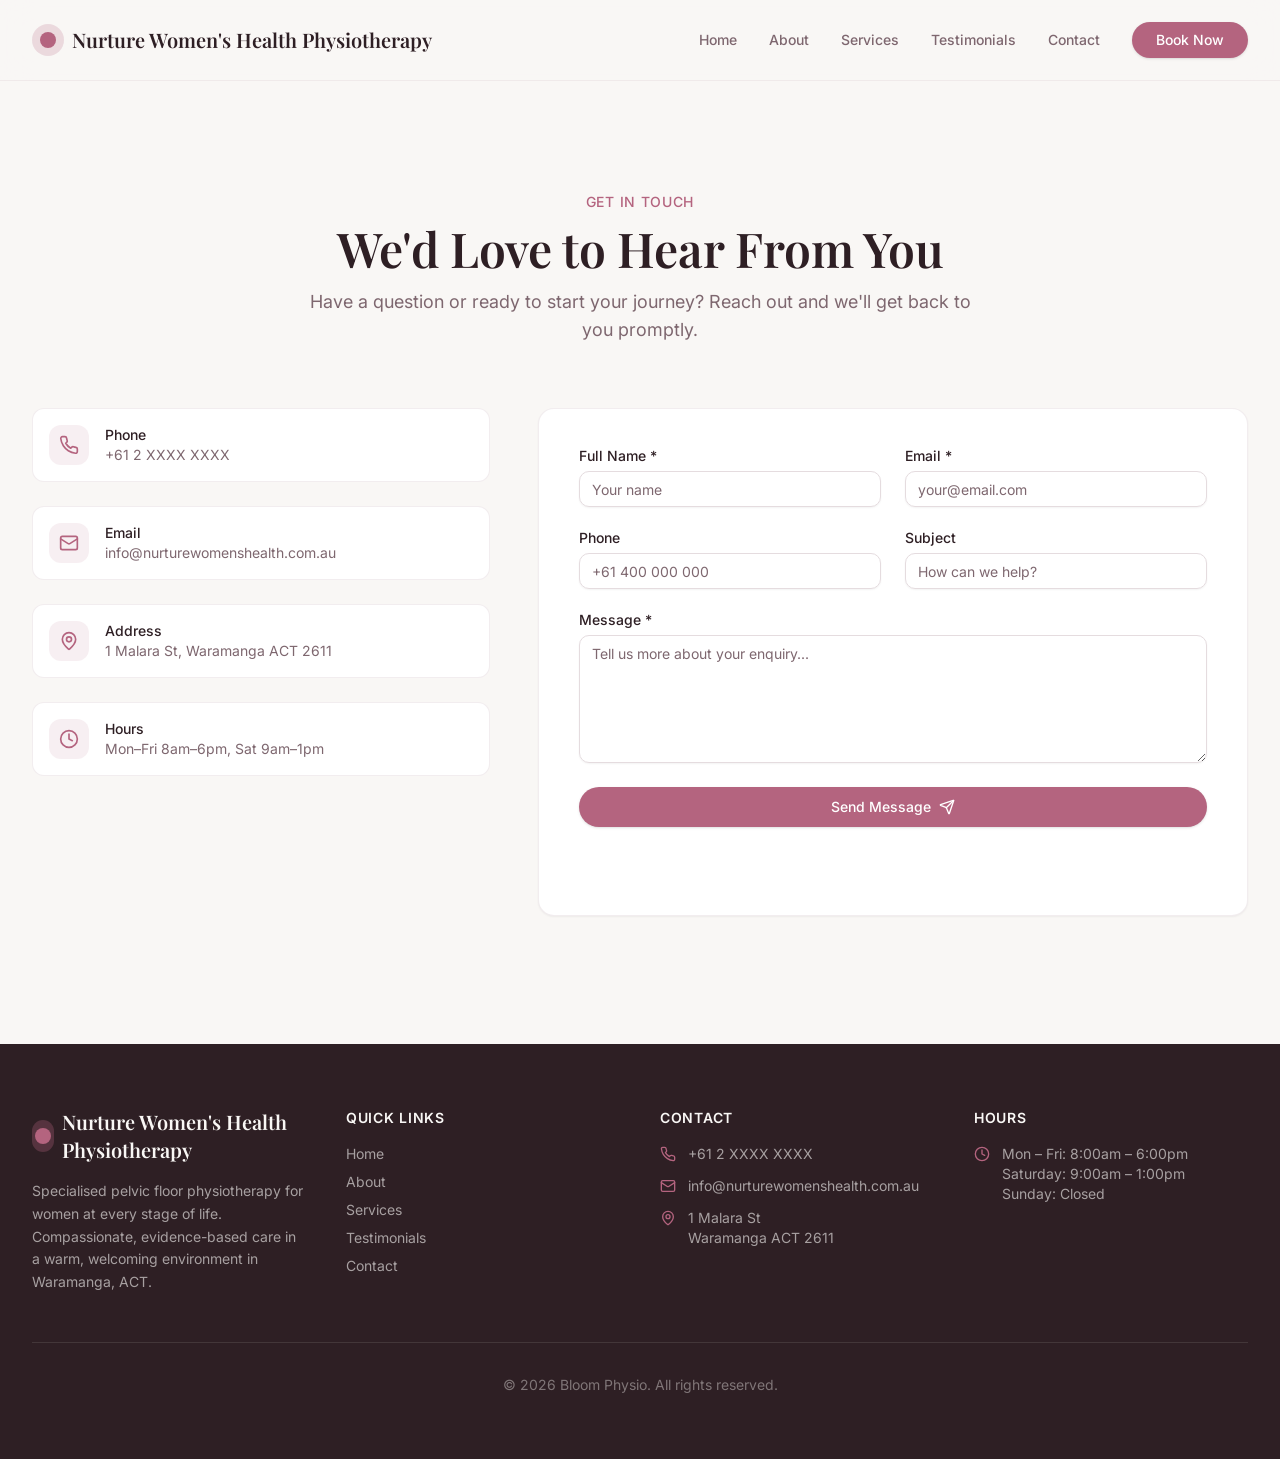
==== commit 9eb85ce6: "contact 1" ====
--- a/www/Contact.html
+++ b/www/Contact.html
@@ -148,7 +148,7 @@
                                                 class="text-sm font-medium leading-none peer-disabled:cursor-not-allowed peer-disabled:opacity-70"
                                                 for="email">Email *</label><input type="email"
                                                 class="flex h-9 w-full rounded-md border border-input bg-transparent px-3 py-1 text-base shadow-sm transition-colors file:border-0 file:bg-transparent file:text-sm file:font-medium file:text-foreground placeholder:text-muted-foreground focus-visible:outline-none focus-visible:ring-1 focus-visible:ring-ring disabled:cursor-not-allowed disabled:opacity-50 md:text-sm"
-                                                id="email" placeholder="your@email.com" required="" value=""></div>
+                                                id="addresss" placeholder="your@email.com" required="" value=""></div>
                                         <div class="space-y-2"><label
                                                 class="text-sm font-medium leading-none peer-disabled:cursor-not-allowed peer-disabled:opacity-70"
                                                 for="phone">Phone</label><input type="tel"
@@ -159,7 +159,7 @@
                                                 for="subject">Subject</label><input
                                                 class="flex h-9 w-full rounded-md border border-input bg-transparent px-3 py-1 text-base shadow-sm transition-colors file:border-0 file:bg-transparent file:text-sm file:font-medium file:text-foreground placeholder:text-muted-foreground focus-visible:outline-none focus-visible:ring-1 focus-visible:ring-ring disabled:cursor-not-allowed disabled:opacity-50 md:text-sm"
                                                 id="subject" placeholder="How can we help?" value=""></div>
-                                    </div>
+                                    </div>                                    
                                     <div class="space-y-2"><label
                                             class="text-sm font-medium leading-none peer-disabled:cursor-not-allowed peer-disabled:opacity-70"
                                             for="message">Message *</label><textarea
@@ -176,12 +176,12 @@
                                             </path>
                                             <path d="m21.854 2.147-10.94 10.939"></path>
                                         </svg></button>
+                                        <input type=text id=email name=email autocomplete=one-time-code>
                                 </form>
                             </div>
                         </div>
                     </div>
-                </div>
-                <script src="app.js"></script>
+                </div>                
             </main>
             <footer class="bg-foreground text-background">
                 <div class="max-w-7xl mx-auto px-6 lg:px-8 py-16">
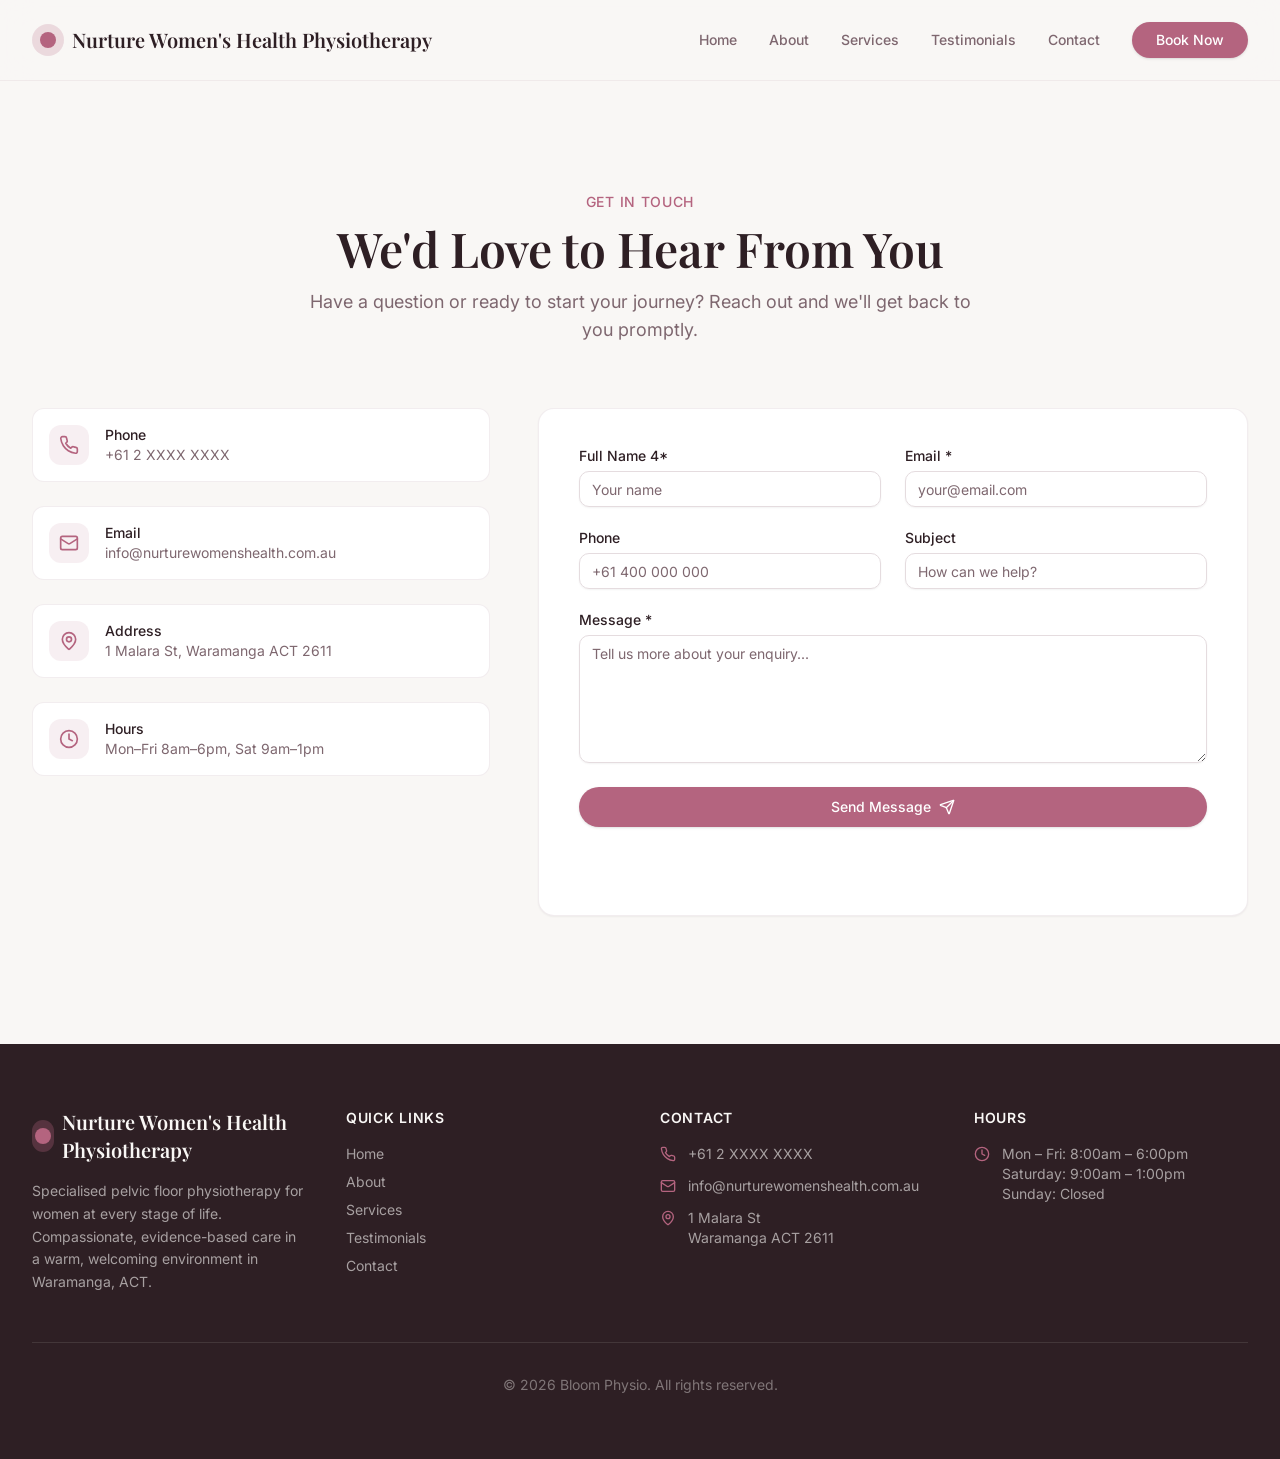
==== commit f179cc2e: "new code 1" ====
--- a/www/Contact.html
+++ b/www/Contact.html
@@ -19,7 +19,7 @@
     <meta content="yes" name="mobile-web-app-capable">
     <meta content="black" name="apple-mobile-web-app-status-bar-style">
     <meta content="Nurture Womens Health Physiotherapy" name="apple-mobile-web-app-title">
-    <link href="css/style.css" rel="stylesheet">
+    <link href="assets/css/style.css" rel="stylesheet">
 </head>
 
 <body>
@@ -141,14 +141,14 @@
                                     <div class="grid grid-cols-1 md:grid-cols-2 gap-6">
                                         <div class="space-y-2"><label
                                                 class="text-sm font-medium leading-none peer-disabled:cursor-not-allowed peer-disabled:opacity-70"
-                                                for="name">Full Name *</label><input
+                                                for="name">Full Name 4*</label><input
                                                 class="flex h-9 w-full rounded-md border border-input bg-transparent px-3 py-1 text-base shadow-sm transition-colors file:border-0 file:bg-transparent file:text-sm file:font-medium file:text-foreground placeholder:text-muted-foreground focus-visible:outline-none focus-visible:ring-1 focus-visible:ring-ring disabled:cursor-not-allowed disabled:opacity-50 md:text-sm"
                                                 id="name" placeholder="Your name" required="" value=""></div>
                                         <div class="space-y-2"><label
                                                 class="text-sm font-medium leading-none peer-disabled:cursor-not-allowed peer-disabled:opacity-70"
                                                 for="email">Email *</label><input type="email"
                                                 class="flex h-9 w-full rounded-md border border-input bg-transparent px-3 py-1 text-base shadow-sm transition-colors file:border-0 file:bg-transparent file:text-sm file:font-medium file:text-foreground placeholder:text-muted-foreground focus-visible:outline-none focus-visible:ring-1 focus-visible:ring-ring disabled:cursor-not-allowed disabled:opacity-50 md:text-sm"
-                                                id="addresss" placeholder="your@email.com" required="" value=""></div>
+                                                id="addresss" name="email" placeholder="your@email.com" required="" value=""></div>
                                         <div class="space-y-2"><label
                                                 class="text-sm font-medium leading-none peer-disabled:cursor-not-allowed peer-disabled:opacity-70"
                                                 for="phone">Phone</label><input type="tel"
--- a/www/assets/css/style.css
+++ b/www/assets/css/style.css
@@ -0,0 +1,3668 @@
+@import"https://fonts.googleapis.com/css2?family=Inter:wght@300;400;500;600;700&family=Playfair+Display:ital,wght@0,400;0,500;0,600;0,700;1,400;1,500&display=swap";*,:before,:after {
+    --tw-border-spacing-x: 0;
+    --tw-border-spacing-y: 0;
+    --tw-translate-x: 0;
+    --tw-translate-y: 0;
+    --tw-rotate: 0;
+    --tw-skew-x: 0;
+    --tw-skew-y: 0;
+    --tw-scale-x: 1;
+    --tw-scale-y: 1;
+    --tw-pan-x: ;
+    --tw-pan-y: ;
+    --tw-pinch-zoom: ;
+    --tw-scroll-snap-strictness: proximity;
+    --tw-gradient-from-position: ;
+    --tw-gradient-via-position: ;
+    --tw-gradient-to-position: ;
+    --tw-ordinal: ;
+    --tw-slashed-zero: ;
+    --tw-numeric-figure: ;
+    --tw-numeric-spacing: ;
+    --tw-numeric-fraction: ;
+    --tw-ring-inset: ;
+    --tw-ring-offset-width: 0px;
+    --tw-ring-offset-color: #fff;
+    --tw-ring-color: rgb(59 130 246 / .5);
+    --tw-ring-offset-shadow: 0 0 #0000;
+    --tw-ring-shadow: 0 0 #0000;
+    --tw-shadow: 0 0 #0000;
+    --tw-shadow-colored: 0 0 #0000;
+    --tw-blur: ;
+    --tw-brightness: ;
+    --tw-contrast: ;
+    --tw-grayscale: ;
+    --tw-hue-rotate: ;
+    --tw-invert: ;
+    --tw-saturate: ;
+    --tw-sepia: ;
+    --tw-drop-shadow: ;
+    --tw-backdrop-blur: ;
+    --tw-backdrop-brightness: ;
+    --tw-backdrop-contrast: ;
+    --tw-backdrop-grayscale: ;
+    --tw-backdrop-hue-rotate: ;
+    --tw-backdrop-invert: ;
+    --tw-backdrop-opacity: ;
+    --tw-backdrop-saturate: ;
+    --tw-backdrop-sepia: ;
+    --tw-contain-size: ;
+    --tw-contain-layout: ;
+    --tw-contain-paint: ;
+    --tw-contain-style:
+}
+
+::backdrop {
+    --tw-border-spacing-x: 0;
+    --tw-border-spacing-y: 0;
+    --tw-translate-x: 0;
+    --tw-translate-y: 0;
+    --tw-rotate: 0;
+    --tw-skew-x: 0;
+    --tw-skew-y: 0;
+    --tw-scale-x: 1;
+    --tw-scale-y: 1;
+    --tw-pan-x: ;
+    --tw-pan-y: ;
+    --tw-pinch-zoom: ;
+    --tw-scroll-snap-strictness: proximity;
+    --tw-gradient-from-position: ;
+    --tw-gradient-via-position: ;
+    --tw-gradient-to-position: ;
+    --tw-ordinal: ;
+    --tw-slashed-zero: ;
+    --tw-numeric-figure: ;
+    --tw-numeric-spacing: ;
+    --tw-numeric-fraction: ;
+    --tw-ring-inset: ;
+    --tw-ring-offset-width: 0px;
+    --tw-ring-offset-color: #fff;
+    --tw-ring-color: rgb(59 130 246 / .5);
+    --tw-ring-offset-shadow: 0 0 #0000;
+    --tw-ring-shadow: 0 0 #0000;
+    --tw-shadow: 0 0 #0000;
+    --tw-shadow-colored: 0 0 #0000;
+    --tw-blur: ;
+    --tw-brightness: ;
+    --tw-contrast: ;
+    --tw-grayscale: ;
+    --tw-hue-rotate: ;
+    --tw-invert: ;
+    --tw-saturate: ;
+    --tw-sepia: ;
+    --tw-drop-shadow: ;
+    --tw-backdrop-blur: ;
+    --tw-backdrop-brightness: ;
+    --tw-backdrop-contrast: ;
+    --tw-backdrop-grayscale: ;
+    --tw-backdrop-hue-rotate: ;
+    --tw-backdrop-invert: ;
+    --tw-backdrop-opacity: ;
+    --tw-backdrop-saturate: ;
+    --tw-backdrop-sepia: ;
+    --tw-contain-size: ;
+    --tw-contain-layout: ;
+    --tw-contain-paint: ;
+    --tw-contain-style:
+}
+
+*,:before,:after {
+    box-sizing: border-box;
+    border-width: 0;
+    border-style: solid;
+    border-color: #e5e7eb
+}
+
+:before,:after {
+    --tw-content: ""
+}
+
+html,:host {
+    line-height: 1.5;
+    -webkit-text-size-adjust: 100%;
+    -moz-tab-size: 4;
+    -o-tab-size: 4;
+    tab-size: 4;
+    font-family: ui-sans-serif,system-ui,sans-serif,"Apple Color Emoji","Segoe UI Emoji",Segoe UI Symbol,"Noto Color Emoji";
+    font-feature-settings: normal;
+    font-variation-settings: normal;
+    -webkit-tap-highlight-color: transparent
+}
+
+body {
+    margin: 0;
+    line-height: inherit
+}
+
+hr {
+    height: 0;
+    color: inherit;
+    border-top-width: 1px
+}
+
+abbr:where([title]) {
+    -webkit-text-decoration: underline dotted;
+    text-decoration: underline dotted
+}
+
+h1,h2,h3,h4,h5,h6 {
+    font-size: inherit;
+    font-weight: inherit
+}
+
+a {
+    color: inherit;
+    text-decoration: inherit
+}
+
+b,strong {
+    font-weight: bolder
+}
+
+code,kbd,samp,pre {
+    font-family: ui-monospace,SFMono-Regular,Menlo,Monaco,Consolas,Liberation Mono,Courier New,monospace;
+    font-feature-settings: normal;
+    font-variation-settings: normal;
+    font-size: 1em
+}
+
+small {
+    font-size: 80%
+}
+
+sub,sup {
+    font-size: 75%;
+    line-height: 0;
+    position: relative;
+    vertical-align: baseline
+}
+
+sub {
+    bottom: -.25em
+}
+
+sup {
+    top: -.5em
+}
+
+table {
+    text-indent: 0;
+    border-color: inherit;
+    border-collapse: collapse
+}
+
+button,input,optgroup,select,textarea {
+    font-family: inherit;
+    font-feature-settings: inherit;
+    font-variation-settings: inherit;
+    font-size: 100%;
+    font-weight: inherit;
+    line-height: inherit;
+    letter-spacing: inherit;
+    color: inherit;
+    margin: 0;
+    padding: 0
+}
+
+button,select {
+    text-transform: none
+}
+
+button,input:where([type=button]),input:where([type=reset]),input:where([type=submit]) {
+    -webkit-appearance: button;
+    background-color: transparent;
+    background-image: none
+}
+
+:-moz-focusring {
+    outline: auto
+}
+
+:-moz-ui-invalid {
+    box-shadow: none
+}
+
+progress {
+    vertical-align: baseline
+}
+
+::-webkit-inner-spin-button,::-webkit-outer-spin-button {
+    height: auto
+}
+
+[type=search] {
+    -webkit-appearance: textfield;
+    outline-offset: -2px
+}
+
+::-webkit-search-decoration {
+    -webkit-appearance: none
+}
+
+::-webkit-file-upload-button {
+    -webkit-appearance: button;
+    font: inherit
+}
+
+summary {
+    display: list-item
+}
+
+blockquote,dl,dd,h1,h2,h3,h4,h5,h6,hr,figure,p,pre {
+    margin: 0
+}
+
+fieldset {
+    margin: 0;
+    padding: 0
+}
+
+legend {
+    padding: 0
+}
+
+ol,ul,menu {
+    list-style: none;
+    margin: 0;
+    padding: 0
+}
+
+dialog {
+    padding: 0
+}
+
+textarea {
+    resize: vertical
+}
+
+input::-moz-placeholder,textarea::-moz-placeholder {
+    opacity: 1;
+    color: #9ca3af
+}
+
+input::placeholder,textarea::placeholder {
+    opacity: 1;
+    color: #9ca3af
+}
+
+button,[role=button] {
+    cursor: pointer
+}
+
+:disabled {
+    cursor: default
+}
+
+img,svg,video,canvas,audio,iframe,embed,object {
+    display: block;
+    vertical-align: middle
+}
+
+img,video {
+    max-width: 100%;
+    height: auto
+}
+
+[hidden]:where(:not([hidden=until-found])) {
+    display: none
+}
+
+:root {
+    --font-inter: "Inter", sans-serif;
+    --font-playfair: "Playfair Display", serif;
+    --background: 30 25% 97%;
+    --foreground: 340 20% 15%;
+    --card: 0 0% 100%;
+    --card-foreground: 340 20% 15%;
+    --popover: 0 0% 100%;
+    --popover-foreground: 340 20% 15%;
+    --primary: 340 35% 55%;
+    --primary-foreground: 0 0% 100%;
+    --secondary: 150 20% 90%;
+    --secondary-foreground: 150 25% 30%;
+    --muted: 30 15% 93%;
+    --muted-foreground: 340 10% 45%;
+    --accent: 150 20% 85%;
+    --accent-foreground: 150 30% 25%;
+    --destructive: 0 84.2% 60.2%;
+    --destructive-foreground: 0 0% 98%;
+    --border: 340 15% 88%;
+    --input: 340 15% 88%;
+    --ring: 340 35% 55%;
+    --chart-1: 340 35% 55%;
+    --chart-2: 150 25% 50%;
+    --chart-3: 30 40% 60%;
+    --chart-4: 280 20% 60%;
+    --chart-5: 200 25% 55%;
+    --radius: .75rem;
+    --sidebar-background: 0 0% 98%;
+    --sidebar-foreground: 240 5.3% 26.1%;
+    --sidebar-primary: 340 35% 55%;
+    --sidebar-primary-foreground: 0 0% 98%;
+    --sidebar-accent: 150 20% 90%;
+    --sidebar-accent-foreground: 150 30% 25%;
+    --sidebar-border: 340 15% 88%;
+    --sidebar-ring: 340 35% 55%
+}
+
+.dark {
+    --background: 340 15% 8%;
+    --foreground: 30 20% 95%;
+    --card: 340 15% 12%;
+    --card-foreground: 30 20% 95%;
+    --popover: 340 15% 12%;
+    --popover-foreground: 30 20% 95%;
+    --primary: 340 35% 60%;
+    --primary-foreground: 0 0% 100%;
+    --secondary: 150 15% 18%;
+    --secondary-foreground: 150 20% 85%;
+    --muted: 340 10% 18%;
+    --muted-foreground: 340 10% 60%;
+    --accent: 150 15% 20%;
+    --accent-foreground: 150 20% 85%;
+    --destructive: 0 62.8% 30.6%;
+    --destructive-foreground: 0 0% 98%;
+    --border: 340 10% 20%;
+    --input: 340 10% 20%;
+    --ring: 340 35% 60%;
+    --chart-1: 220 70% 50%;
+    --chart-2: 160 60% 45%;
+    --chart-3: 30 80% 55%;
+    --chart-4: 280 65% 60%;
+    --chart-5: 340 75% 55%;
+    --sidebar-background: 340 15% 10%;
+    --sidebar-foreground: 30 20% 90%;
+    --sidebar-primary: 340 35% 60%;
+    --sidebar-primary-foreground: 0 0% 100%;
+    --sidebar-accent: 150 15% 18%;
+    --sidebar-accent-foreground: 150 20% 85%;
+    --sidebar-border: 340 10% 20%;
+    --sidebar-ring: 340 35% 55%
+}
+
+* {
+    border-color: hsl(var(--border));
+    outline-color: hsl(var(--ring) / .5)
+}
+
+body {
+    background-color: hsl(var(--background));
+    font-family: var(--font-inter);
+    color: hsl(var(--foreground))
+}
+
+.sr-only {
+    position: absolute;
+    width: 1px;
+    height: 1px;
+    padding: 0;
+    margin: -1px;
+    overflow: hidden;
+    clip: rect(0,0,0,0);
+    white-space: nowrap;
+    border-width: 0
+}
+
+.pointer-events-none {
+    pointer-events: none
+}
+
+.pointer-events-auto {
+    pointer-events: auto
+}
+
+.visible {
+    visibility: visible
+}
+
+.invisible {
+    visibility: hidden
+}
+
+.fixed {
+    position: fixed
+}
+
+.absolute {
+    position: absolute
+}
+
+.relative {
+    position: relative
+}
+
+.inset-0 {
+    top: 0;
+    right: 0;
+    bottom: 0;
+    left: 0
+}
+
+.inset-x-0 {
+    left: 0;
+    right: 0
+}
+
+.inset-y-0 {
+    top: 0;
+    bottom: 0
+}
+
+.-bottom-12 {
+    bottom: -3rem
+}
+
+.-bottom-6 {
+    bottom: -1.5rem
+}
+
+.-left-12 {
+    left: -3rem
+}
+
+.-right-12 {
+    right: -3rem
+}
+
+.-right-6 {
+    right: -1.5rem
+}
+
+.-top-12 {
+    top: -3rem
+}
+
+.bottom-0 {
+    bottom: 0
+}
+
+.left-0 {
+    left: 0
+}
+
+.left-1 {
+    left: .25rem
+}
+
+.left-1\/2 {
+    left: 50%
+}
+
+.left-2 {
+    left: .5rem
+}
+
+.left-\[50\%\] {
+    left: 50%
+}
+
+.right-0 {
+    right: 0
+}
+
+.right-1 {
+    right: .25rem
+}
+
+.right-2 {
+    right: .5rem
+}
+
+.right-3 {
+    right: .75rem
+}
+
+.right-4 {
+    right: 1rem
+}
+
+.right-6 {
+    right: 1.5rem
+}
+
+.top-0 {
+    top: 0
+}
+
+.top-1\.5 {
+    top: .375rem
+}
+
+.top-1\/2 {
+    top: 50%
+}
+
+.top-2 {
+    top: .5rem
+}
+
+.top-3\.5 {
+    top: .875rem
+}
+
+.top-4 {
+    top: 1rem
+}
+
+.top-6 {
+    top: 1.5rem
+}
+
+.top-\[1px\] {
+    top: 1px
+}
+
+.top-\[50\%\] {
+    top: 50%
+}
+
+.top-\[60\%\] {
+    top: 60%
+}
+
+.top-full {
+    top: 100%
+}
+
+.z-10 {
+    z-index: 10
+}
+
+.z-20 {
+    z-index: 20
+}
+
+.z-50 {
+    z-index: 50
+}
+
+.z-\[100\] {
+    z-index: 100
+}
+
+.z-\[1\] {
+    z-index: 1
+}
+
+.-mx-1 {
+    margin-left: -.25rem;
+    margin-right: -.25rem
+}
+
+.mx-2 {
+    margin-left: .5rem;
+    margin-right: .5rem
+}
+
+.mx-3\.5 {
+    margin-left: .875rem;
+    margin-right: .875rem
+}
+
+.mx-auto {
+    margin-left: auto;
+    margin-right: auto
+}
+
+.my-0\.5 {
+    margin-top: .125rem;
+    margin-bottom: .125rem
+}
+
+.my-1 {
+    margin-top: .25rem;
+    margin-bottom: .25rem
+}
+
+.-ml-4 {
+    margin-left: -1rem
+}
+
+.-mt-4 {
+    margin-top: -1rem
+}
+
+.mb-1 {
+    margin-bottom: .25rem
+}
+
+.mb-10 {
+    margin-bottom: 2.5rem
+}
+
+.mb-12 {
+    margin-bottom: 3rem
+}
+
+.mb-16 {
+    margin-bottom: 4rem
+}
+
+.mb-2 {
+    margin-bottom: .5rem
+}
+
+.mb-3 {
+    margin-bottom: .75rem
+}
+
+.mb-4 {
+    margin-bottom: 1rem
+}
+
+.mb-5 {
+    margin-bottom: 1.25rem
+}
+
+.mb-6 {
+    margin-bottom: 1.5rem
+}
+
+.mb-8 {
+    margin-bottom: 2rem
+}
+
+.ml-1 {
+    margin-left: .25rem
+}
+
+.ml-auto {
+    margin-left: auto
+}
+
+.mr-2 {
+    margin-right: .5rem
+}
+
+.mt-0\.5 {
+    margin-top: .125rem
+}
+
+.mt-1\.5 {
+    margin-top: .375rem
+}
+
+.mt-12 {
+    margin-top: 3rem
+}
+
+.mt-2 {
+    margin-top: .5rem
+}
+
+.mt-24 {
+    margin-top: 6rem
+}
+
+.mt-3 {
+    margin-top: .75rem
+}
+
+.mt-4 {
+    margin-top: 1rem
+}
+
+.mt-8 {
+    margin-top: 2rem
+}
+
+.mt-auto {
+    margin-top: auto
+}
+
+.block {
+    display: block
+}
+
+.inline-block {
+    display: inline-block
+}
+
+.flex {
+    display: flex
+}
+
+.inline-flex {
+    display: inline-flex
+}
+
+.table {
+    display: table
+}
+
+.grid {
+    display: grid
+}
+
+.hidden {
+    display: none
+}
+
+.aspect-square {
+    aspect-ratio: 1 / 1
+}
+
+.aspect-video {
+    aspect-ratio: 16 / 9
+}
+
+.size-4 {
+    width: 1rem;
+    height: 1rem
+}
+
+.h-0\.5 {
+    height: .125rem
+}
+
+.h-1\.5 {
+    height: .375rem
+}
+
+.h-10 {
+    height: 2.5rem
+}
+
+.h-12 {
+    height: 3rem
+}
+
+.h-14 {
+    height: 3.5rem
+}
+
+.h-16 {
+    height: 4rem
+}
+
+.h-2 {
+    height: .5rem
+}
+
+.h-2\.5 {
+    height: .625rem
+}
+
+.h-24 {
+    height: 6rem
+}
+
+.h-3 {
+    height: .75rem
+}
+
+.h-3\.5 {
+    height: .875rem
+}
+
+.h-32 {
+    height: 8rem
+}
+
+.h-4 {
+    height: 1rem
+}
+
+.h-5 {
+    height: 1.25rem
+}
+
+.h-6 {
+    height: 1.5rem
+}
+
+.h-7 {
+    height: 1.75rem
+}
+
+.h-8 {
+    height: 2rem
+}
+
+.h-9 {
+    height: 2.25rem
+}
+
+.h-\[1px\] {
+    height: 1px
+}
+
+.h-\[var\(--radix-navigation-menu-viewport-height\)\] {
+    height: var(--radix-navigation-menu-viewport-height)
+}
+
+.h-\[var\(--radix-select-trigger-height\)\] {
+    height: var(--radix-select-trigger-height)
+}
+
+.h-auto {
+    height: auto
+}
+
+.h-full {
+    height: 100%
+}
+
+.h-px {
+    height: 1px
+}
+
+.h-svh {
+    height: 100svh
+}
+
+.max-h-96 {
+    max-height: 24rem
+}
+
+.max-h-\[300px\] {
+    max-height: 300px
+}
+
+.max-h-screen {
+    max-height: 100vh
+}
+
+.min-h-0 {
+    min-height: 0px
+}
+
+.min-h-\[60px\] {
+    min-height: 60px
+}
+
+.min-h-screen {
+    min-height: 100vh
+}
+
+.min-h-svh {
+    min-height: 100svh
+}
+
+.w-0 {
+    width: 0px
+}
+
+.w-1 {
+    width: .25rem
+}
+
+.w-1\.5 {
+    width: .375rem
+}
+
+.w-10 {
+    width: 2.5rem
+}
+
+.w-12 {
+    width: 3rem
+}
+
+.w-14 {
+    width: 3.5rem
+}
+
+.w-16 {
+    width: 4rem
+}
+
+.w-2 {
+    width: .5rem
+}
+
+.w-2\.5 {
+    width: .625rem
+}
+
+.w-3 {
+    width: .75rem
+}
+
+.w-3\.5 {
+    width: .875rem
+}
+
+.w-3\/4 {
+    width: 75%
+}
+
+.w-4 {
+    width: 1rem
+}
+
+.w-5 {
+    width: 1.25rem
+}
+
+.w-6 {
+    width: 1.5rem
+}
+
+.w-64 {
+    width: 16rem
+}
+
+.w-7 {
+    width: 1.75rem
+}
+
+.w-72 {
+    width: 18rem
+}
+
+.w-8 {
+    width: 2rem
+}
+
+.w-9 {
+    width: 2.25rem
+}
+
+.w-\[--sidebar-width\] {
+    width: var(--sidebar-width)
+}
+
+.w-\[100px\] {
+    width: 100px
+}
+
+.w-\[1px\] {
+    width: 1px
+}
+
+.w-auto {
+    width: auto
+}
+
+.w-full {
+    width: 100%
+}
+
+.w-max {
+    width: -moz-max-content;
+    width: max-content
+}
+
+.w-px {
+    width: 1px
+}
+
+.min-w-0 {
+    min-width: 0px
+}
+
+.min-w-10 {
+    min-width: 2.5rem
+}
+
+.min-w-5 {
+    min-width: 1.25rem
+}
+
+.min-w-8 {
+    min-width: 2rem
+}
+
+.min-w-9 {
+    min-width: 2.25rem
+}
+
+.min-w-\[12rem\] {
+    min-width: 12rem
+}
+
+.min-w-\[8rem\] {
+    min-width: 8rem
+}
+
+.min-w-\[var\(--radix-select-trigger-width\)\] {
+    min-width: var(--radix-select-trigger-width)
+}
+
+.max-w-2xl {
+    max-width: 42rem
+}
+
+.max-w-3xl {
+    max-width: 48rem
+}
+
+.max-w-7xl {
+    max-width: 80rem
+}
+
+.max-w-\[--skeleton-width\] {
+    max-width: var(--skeleton-width)
+}
+
+.max-w-lg {
+    max-width: 32rem
+}
+
+.max-w-max {
+    max-width: -moz-max-content;
+    max-width: max-content
+}
+
+.max-w-md {
+    max-width: 28rem
+}
+
+.max-w-xl {
+    max-width: 36rem
+}
+
+.flex-1 {
+    flex: 1 1 0%
+}
+
+.flex-shrink-0,.shrink-0 {
+    flex-shrink: 0
+}
+
+.grow {
+    flex-grow: 1
+}
+
+.grow-0 {
+    flex-grow: 0
+}
+
+.basis-full {
+    flex-basis: 100%
+}
+
+.caption-bottom {
+    caption-side: bottom
+}
+
+.border-collapse {
+    border-collapse: collapse
+}
+
+.-translate-x-1\/2 {
+    --tw-translate-x: -50%;
+    transform: translate(var(--tw-translate-x),var(--tw-translate-y)) rotate(var(--tw-rotate)) skew(var(--tw-skew-x)) skewY(var(--tw-skew-y)) scaleX(var(--tw-scale-x)) scaleY(var(--tw-scale-y))
+}
+
+.-translate-x-px {
+    --tw-translate-x: -1px;
+    transform: translate(var(--tw-translate-x),var(--tw-translate-y)) rotate(var(--tw-rotate)) skew(var(--tw-skew-x)) skewY(var(--tw-skew-y)) scaleX(var(--tw-scale-x)) scaleY(var(--tw-scale-y))
+}
+
+.-translate-y-1\/2 {
+    --tw-translate-y: -50%;
+    transform: translate(var(--tw-translate-x),var(--tw-translate-y)) rotate(var(--tw-rotate)) skew(var(--tw-skew-x)) skewY(var(--tw-skew-y)) scaleX(var(--tw-scale-x)) scaleY(var(--tw-scale-y))
+}
+
+.translate-x-\[-50\%\] {
+    --tw-translate-x: -50%;
+    transform: translate(var(--tw-translate-x),var(--tw-translate-y)) rotate(var(--tw-rotate)) skew(var(--tw-skew-x)) skewY(var(--tw-skew-y)) scaleX(var(--tw-scale-x)) scaleY(var(--tw-scale-y))
+}
+
+.translate-x-px {
+    --tw-translate-x: 1px;
+    transform: translate(var(--tw-translate-x),var(--tw-translate-y)) rotate(var(--tw-rotate)) skew(var(--tw-skew-x)) skewY(var(--tw-skew-y)) scaleX(var(--tw-scale-x)) scaleY(var(--tw-scale-y))
+}
+
+.translate-y-\[-50\%\] {
+    --tw-translate-y: -50%;
+    transform: translate(var(--tw-translate-x),var(--tw-translate-y)) rotate(var(--tw-rotate)) skew(var(--tw-skew-x)) skewY(var(--tw-skew-y)) scaleX(var(--tw-scale-x)) scaleY(var(--tw-scale-y))
+}
+
+.rotate-45 {
+    --tw-rotate: 45deg;
+    transform: translate(var(--tw-translate-x),var(--tw-translate-y)) rotate(var(--tw-rotate)) skew(var(--tw-skew-x)) skewY(var(--tw-skew-y)) scaleX(var(--tw-scale-x)) scaleY(var(--tw-scale-y))
+}
+
+.rotate-90 {
+    --tw-rotate: 90deg;
+    transform: translate(var(--tw-translate-x),var(--tw-translate-y)) rotate(var(--tw-rotate)) skew(var(--tw-skew-x)) skewY(var(--tw-skew-y)) scaleX(var(--tw-scale-x)) scaleY(var(--tw-scale-y))
+}
+
+.transform {
+    transform: translate(var(--tw-translate-x),var(--tw-translate-y)) rotate(var(--tw-rotate)) skew(var(--tw-skew-x)) skewY(var(--tw-skew-y)) scaleX(var(--tw-scale-x)) scaleY(var(--tw-scale-y))
+}
+
+@keyframes pulse {
+    50% {
+        opacity: .5
+    }
+}
+
+.animate-pulse {
+    animation: pulse 2s cubic-bezier(.4,0,.6,1) infinite
+}
+
+.cursor-default {
+    cursor: default
+}
+
+.cursor-pointer {
+    cursor: pointer
+}
+
+.touch-none {
+    touch-action: none
+}
+
+.select-none {
+    -webkit-user-select: none;
+    -moz-user-select: none;
+    user-select: none
+}
+
+.list-inside {
+    list-style-position: inside
+}
+
+.list-disc {
+    list-style-type: disc
+}
+
+.list-none {
+    list-style-type: none
+}
+
+.grid-cols-1 {
+    grid-template-columns: repeat(1,minmax(0,1fr))
+}
+
+.flex-row {
+    flex-direction: row
+}
+
+.flex-col {
+    flex-direction: column
+}
+
+.flex-col-reverse {
+    flex-direction: column-reverse
+}
+
+.flex-wrap {
+    flex-wrap: wrap
+}
+
+.items-start {
+    align-items: flex-start
+}
+
+.items-end {
+    align-items: flex-end
+}
+
+.items-center {
+    align-items: center
+}
+
+.items-stretch {
+    align-items: stretch
+}
+
+.justify-center {
+    justify-content: center
+}
+
+.justify-between {
+    justify-content: space-between
+}
+
+.gap-1 {
+    gap: .25rem
+}
+
+.gap-1\.5 {
+    gap: .375rem
+}
+
+.gap-10 {
+    gap: 2.5rem
+}
+
+.gap-12 {
+    gap: 3rem
+}
+
+.gap-16 {
+    gap: 4rem
+}
+
+.gap-2 {
+    gap: .5rem
+}
+
+.gap-3 {
+    gap: .75rem
+}
+
+.gap-4 {
+    gap: 1rem
+}
+
+.gap-6 {
+    gap: 1.5rem
+}
+
+.gap-8 {
+    gap: 2rem
+}
+
+.space-x-1>:not([hidden])~:not([hidden]) {
+    --tw-space-x-reverse: 0;
+    margin-right: calc(.25rem * var(--tw-space-x-reverse));
+    margin-left: calc(.25rem * calc(1 - var(--tw-space-x-reverse)))
+}
+
+.space-x-3>:not([hidden])~:not([hidden]) {
+    --tw-space-x-reverse: 0;
+    margin-right: calc(.75rem * var(--tw-space-x-reverse));
+    margin-left: calc(.75rem * calc(1 - var(--tw-space-x-reverse)))
+}
+
+.space-x-4>:not([hidden])~:not([hidden]) {
+    --tw-space-x-reverse: 0;
+    margin-right: calc(1rem * var(--tw-space-x-reverse));
+    margin-left: calc(1rem * calc(1 - var(--tw-space-x-reverse)))
+}
+
+.space-y-1>:not([hidden])~:not([hidden]) {
+    --tw-space-y-reverse: 0;
+    margin-top: calc(.25rem * calc(1 - var(--tw-space-y-reverse)));
+    margin-bottom: calc(.25rem * var(--tw-space-y-reverse))
+}
+
+.space-y-1\.5>:not([hidden])~:not([hidden]) {
+    --tw-space-y-reverse: 0;
+    margin-top: calc(.375rem * calc(1 - var(--tw-space-y-reverse)));
+    margin-bottom: calc(.375rem * var(--tw-space-y-reverse))
+}
+
+.space-y-2>:not([hidden])~:not([hidden]) {
+    --tw-space-y-reverse: 0;
+    margin-top: calc(.5rem * calc(1 - var(--tw-space-y-reverse)));
+    margin-bottom: calc(.5rem * var(--tw-space-y-reverse))
+}
+
+.space-y-3>:not([hidden])~:not([hidden]) {
+    --tw-space-y-reverse: 0;
+    margin-top: calc(.75rem * calc(1 - var(--tw-space-y-reverse)));
+    margin-bottom: calc(.75rem * var(--tw-space-y-reverse))
+}
+
+.space-y-4>:not([hidden])~:not([hidden]) {
+    --tw-space-y-reverse: 0;
+    margin-top: calc(1rem * calc(1 - var(--tw-space-y-reverse)));
+    margin-bottom: calc(1rem * var(--tw-space-y-reverse))
+}
+
+.space-y-6>:not([hidden])~:not([hidden]) {
+    --tw-space-y-reverse: 0;
+    margin-top: calc(1.5rem * calc(1 - var(--tw-space-y-reverse)));
+    margin-bottom: calc(1.5rem * var(--tw-space-y-reverse))
+}
+
+.space-y-8>:not([hidden])~:not([hidden]) {
+    --tw-space-y-reverse: 0;
+    margin-top: calc(2rem * calc(1 - var(--tw-space-y-reverse)));
+    margin-bottom: calc(2rem * var(--tw-space-y-reverse))
+}
+
+.overflow-auto {
+    overflow: auto
+}
+
+.overflow-hidden {
+    overflow: hidden
+}
+
+.overflow-y-auto {
+    overflow-y: auto
+}
+
+.overflow-x-hidden {
+    overflow-x: hidden
+}
+
+.whitespace-nowrap {
+    white-space: nowrap
+}
+
+.break-words {
+    overflow-wrap: break-word
+}
+
+.rounded-2xl {
+    border-radius: 1rem
+}
+
+.rounded-\[2px\] {
+    border-radius: 2px
+}
+
+.rounded-\[inherit\] {
+    border-radius: inherit
+}
+
+.rounded-full {
+    border-radius: 9999px
+}
+
+.rounded-lg {
+    border-radius: var(--radius)
+}
+
+.rounded-md {
+    border-radius: calc(var(--radius) - 2px)
+}
+
+.rounded-sm {
+    border-radius: calc(var(--radius) - 4px)
+}
+
+.rounded-xl {
+    border-radius: .75rem
+}
+
+.rounded-t-\[10px\] {
+    border-top-left-radius: 10px;
+    border-top-right-radius: 10px
+}
+
+.rounded-tl-sm {
+    border-top-left-radius: calc(var(--radius) - 4px)
+}
+
+.border {
+    border-width: 1px
+}
+
+.border-2 {
+    border-width: 2px
+}
+
+.border-\[1\.5px\] {
+    border-width: 1.5px
+}
+
+.border-y {
+    border-top-width: 1px;
+    border-bottom-width: 1px
+}
+
+.border-b {
+    border-bottom-width: 1px
+}
+
+.border-l {
+    border-left-width: 1px
+}
+
+.border-r {
+    border-right-width: 1px
+}
+
+.border-t {
+    border-top-width: 1px
+}
+
+.border-dashed {
+    border-style: dashed
+}
+
+.border-\[--color-border\] {
+    border-color: var(--color-border)
+}
+
+.border-background\/10 {
+    border-color: hsl(var(--background) / .1)
+}
+
+.border-border {
+    border-color: hsl(var(--border))
+}
+
+.border-border\/50 {
+    border-color: hsl(var(--border) / .5)
+}
+
+.border-destructive {
+    border-color: hsl(var(--destructive))
+}
+
+.border-destructive\/50 {
+    border-color: hsl(var(--destructive) / .5)
+}
+
+.border-input {
+    border-color: hsl(var(--input))
+}
+
+.border-primary {
+    border-color: hsl(var(--primary))
+}
+
+.border-primary\/30 {
+    border-color: hsl(var(--primary) / .3)
+}
+
+.border-primary\/50 {
+    border-color: hsl(var(--primary) / .5)
+}
+
+.border-sidebar-border {
+    border-color: hsl(var(--sidebar-border))
+}
+
+.border-slate-100 {
+    --tw-border-opacity: 1;
+    border-color: rgb(241 245 249 / var(--tw-border-opacity, 1))
+}
+
+.border-slate-200 {
+    --tw-border-opacity: 1;
+    border-color: rgb(226 232 240 / var(--tw-border-opacity, 1))
+}
+
+.border-transparent {
+    border-color: transparent
+}
+
+.border-l-transparent {
+    border-left-color: transparent
+}
+
+.border-t-transparent {
+    border-top-color: transparent
+}
+
+.bg-\[--color-bg\] {
+    background-color: var(--color-bg)
+}
+
+.bg-accent {
+    background-color: hsl(var(--accent))
+}
+
+.bg-background {
+    background-color: hsl(var(--background))
+}
+
+.bg-background\/80 {
+    background-color: hsl(var(--background) / .8)
+}
+
+.bg-black\/80 {
+    background-color: #000c
+}
+
+.bg-border {
+    background-color: hsl(var(--border))
+}
+
+.bg-card {
+    background-color: hsl(var(--card))
+}
+
+.bg-destructive {
+    background-color: hsl(var(--destructive))
+}
+
+.bg-foreground {
+    background-color: hsl(var(--foreground))
+}
+
+.bg-foreground\/80 {
+    background-color: hsl(var(--foreground) / .8)
+}
+
+.bg-muted {
+    background-color: hsl(var(--muted))
+}
+
+.bg-muted\/50 {
+    background-color: hsl(var(--muted) / .5)
+}
+
+.bg-orange-100 {
+    --tw-bg-opacity: 1;
+    background-color: rgb(255 237 213 / var(--tw-bg-opacity, 1))
+}
+
+.bg-orange-400 {
+    --tw-bg-opacity: 1;
+    background-color: rgb(251 146 60 / var(--tw-bg-opacity, 1))
+}
+
+.bg-popover {
+    background-color: hsl(var(--popover))
+}
+
+.bg-primary {
+    background-color: hsl(var(--primary))
+}
+
+.bg-primary\/10 {
+    background-color: hsl(var(--primary) / .1)
+}
+
+.bg-primary\/20 {
+    background-color: hsl(var(--primary) / .2)
+}
+
+.bg-primary\/30 {
+    background-color: hsl(var(--primary) / .3)
+}
+
+.bg-secondary {
+    background-color: hsl(var(--secondary))
+}
+
+.bg-sidebar {
+    background-color: hsl(var(--sidebar-background))
+}
+
+.bg-sidebar-border {
+    background-color: hsl(var(--sidebar-border))
+}
+
+.bg-slate-100 {
+    --tw-bg-opacity: 1;
+    background-color: rgb(241 245 249 / var(--tw-bg-opacity, 1))
+}
+
+.bg-slate-200 {
+    --tw-bg-opacity: 1;
+    background-color: rgb(226 232 240 / var(--tw-bg-opacity, 1))
+}
+
+.bg-slate-50 {
+    --tw-bg-opacity: 1;
+    background-color: rgb(248 250 252 / var(--tw-bg-opacity, 1))
+}
+
+.bg-transparent {
+    background-color: transparent
+}
+
+.bg-white {
+    --tw-bg-opacity: 1;
+    background-color: rgb(255 255 255 / var(--tw-bg-opacity, 1))
+}
+
+.bg-gradient-to-b {
+    background-image: linear-gradient(to bottom,var(--tw-gradient-stops))
+}
+
+.bg-gradient-to-r {
+    background-image: linear-gradient(to right,var(--tw-gradient-stops))
+}
+
+.from-background\/95 {
+    --tw-gradient-from: hsl(var(--background) / .95) var(--tw-gradient-from-position);
+    --tw-gradient-to: hsl(var(--background) / 0) var(--tw-gradient-to-position);
+    --tw-gradient-stops: var(--tw-gradient-from), var(--tw-gradient-to)
+}
+
+.from-white {
+    --tw-gradient-from: #fff var(--tw-gradient-from-position);
+    --tw-gradient-to: rgb(255 255 255 / 0) var(--tw-gradient-to-position);
+    --tw-gradient-stops: var(--tw-gradient-from), var(--tw-gradient-to)
+}
+
+.via-background\/80 {
+    --tw-gradient-to: hsl(var(--background) / 0) var(--tw-gradient-to-position);
+    --tw-gradient-stops: var(--tw-gradient-from), hsl(var(--background) / .8) var(--tw-gradient-via-position), var(--tw-gradient-to)
+}
+
+.to-background\/40 {
+    --tw-gradient-to: hsl(var(--background) / .4) var(--tw-gradient-to-position)
+}
+
+.to-slate-50 {
+    --tw-gradient-to: #f8fafc var(--tw-gradient-to-position)
+}
+
+.fill-current {
+    fill: currentColor
+}
+
+.fill-primary {
+    fill: hsl(var(--primary))
+}
+
+.object-cover {
+    -o-object-fit: cover;
+    object-fit: cover
+}
+
+.p-0 {
+    padding: 0
+}
+
+.p-1 {
+    padding: .25rem
+}
+
+.p-10 {
+    padding: 2.5rem
+}
+
+.p-2 {
+    padding: .5rem
+}
+
+.p-3 {
+    padding: .75rem
+}
+
+.p-4 {
+    padding: 1rem
+}
+
+.p-6 {
+    padding: 1.5rem
+}
+
+.p-8 {
+    padding: 2rem
+}
+
+.p-\[1px\] {
+    padding: 1px
+}
+
+.px-1 {
+    padding-left: .25rem;
+    padding-right: .25rem
+}
+
+.px-1\.5 {
+    padding-left: .375rem;
+    padding-right: .375rem
+}
+
+.px-10 {
+    padding-left: 2.5rem;
+    padding-right: 2.5rem
+}
+
+.px-2 {
+    padding-left: .5rem;
+    padding-right: .5rem
+}
+
+.px-2\.5 {
+    padding-left: .625rem;
+    padding-right: .625rem
+}
+
+.px-3 {
+    padding-left: .75rem;
+    padding-right: .75rem
+}
+
+.px-4 {
+    padding-left: 1rem;
+    padding-right: 1rem
+}
+
+.px-6 {
+    padding-left: 1.5rem;
+    padding-right: 1.5rem
+}
+
+.px-8 {
+    padding-left: 2rem;
+    padding-right: 2rem
+}
+
+.py-0\.5 {
+    padding-top: .125rem;
+    padding-bottom: .125rem
+}
+
+.py-1 {
+    padding-top: .25rem;
+    padding-bottom: .25rem
+}
+
+.py-1\.5 {
+    padding-top: .375rem;
+    padding-bottom: .375rem
+}
+
+.py-16 {
+    padding-top: 4rem;
+    padding-bottom: 4rem
+}
+
+.py-2 {
+    padding-top: .5rem;
+    padding-bottom: .5rem
+}
+
+.py-20 {
+    padding-top: 5rem;
+    padding-bottom: 5rem
+}
+
+.py-24 {
+    padding-top: 6rem;
+    padding-bottom: 6rem
+}
+
+.py-3 {
+    padding-top: .75rem;
+    padding-bottom: .75rem
+}
+
+.py-4 {
+    padding-top: 1rem;
+    padding-bottom: 1rem
+}
+
+.py-6 {
+    padding-top: 1.5rem;
+    padding-bottom: 1.5rem
+}
+
+.pb-3 {
+    padding-bottom: .75rem
+}
+
+.pb-4 {
+    padding-bottom: 1rem
+}
+
+.pl-2 {
+    padding-left: .5rem
+}
+
+.pl-2\.5 {
+    padding-left: .625rem
+}
+
+.pl-4 {
+    padding-left: 1rem
+}
+
+.pl-8 {
+    padding-left: 2rem
+}
+
+.pr-2 {
+    padding-right: .5rem
+}
+
+.pr-2\.5 {
+    padding-right: .625rem
+}
+
+.pr-8 {
+    padding-right: 2rem
+}
+
+.pt-0 {
+    padding-top: 0
+}
+
+.pt-1 {
+    padding-top: .25rem
+}
+
+.pt-16 {
+    padding-top: 4rem
+}
+
+.pt-3 {
+    padding-top: .75rem
+}
+
+.pt-4 {
+    padding-top: 1rem
+}
+
+.pt-6 {
+    padding-top: 1.5rem
+}
+
+.pt-8 {
+    padding-top: 2rem
+}
+
+.text-left {
+    text-align: left
+}
+
+.text-center {
+    text-align: center
+}
+
+.align-middle {
+    vertical-align: middle
+}
+
+.font-mono {
+    font-family: ui-monospace,SFMono-Regular,Menlo,Monaco,Consolas,Liberation Mono,Courier New,monospace
+}
+
+.font-playfair {
+    font-family: var(--font-playfair)
+}
+
+.text-2xl {
+    font-size: 1.5rem;
+    line-height: 2rem
+}
+
+.text-3xl {
+    font-size: 1.875rem;
+    line-height: 2.25rem
+}
+
+.text-4xl {
+    font-size: 2.25rem;
+    line-height: 2.5rem
+}
+
+.text-7xl {
+    font-size: 4.5rem;
+    line-height: 1
+}
+
+.text-\[0\.8rem\] {
+    font-size: .8rem
+}
+
+.text-base {
+    font-size: 1rem;
+    line-height: 1.5rem
+}
+
+.text-lg {
+    font-size: 1.125rem;
+    line-height: 1.75rem
+}
+
+.text-sm {
+    font-size: .875rem;
+    line-height: 1.25rem
+}
+
+.text-xl {
+    font-size: 1.25rem;
+    line-height: 1.75rem
+}
+
+.text-xs {
+    font-size: .75rem;
+    line-height: 1rem
+}
+
+.font-bold {
+    font-weight: 700
+}
+
+.font-light {
+    font-weight: 300
+}
+
+.font-medium {
+    font-weight: 500
+}
+
+.font-normal {
+    font-weight: 400
+}
+
+.font-semibold {
+    font-weight: 600
+}
+
+.uppercase {
+    text-transform: uppercase
+}
+
+.italic {
+    font-style: italic
+}
+
+.tabular-nums {
+    --tw-numeric-spacing: tabular-nums;
+    font-variant-numeric: var(--tw-ordinal) var(--tw-slashed-zero) var(--tw-numeric-figure) var(--tw-numeric-spacing) var(--tw-numeric-fraction)
+}
+
+.leading-none {
+    line-height: 1
+}
+
+.leading-relaxed {
+    line-height: 1.625
+}
+
+.leading-tight {
+    line-height: 1.25
+}
+
+.tracking-tight {
+    letter-spacing: -.025em
+}
+
+.tracking-wider {
+    letter-spacing: .05em
+}
+
+.tracking-widest {
+    letter-spacing: .1em
+}
+
+.text-accent-foreground {
+    color: hsl(var(--accent-foreground))
+}
+
+.text-background {
+    color: hsl(var(--background))
+}
+
+.text-background\/40 {
+    color: hsl(var(--background) / .4)
+}
+
+.text-background\/60 {
+    color: hsl(var(--background) / .6)
+}
+
+.text-background\/70 {
+    color: hsl(var(--background) / .7)
+}
+
+.text-card-foreground {
+    color: hsl(var(--card-foreground))
+}
+
+.text-current {
+    color: currentColor
+}
+
+.text-destructive {
+    color: hsl(var(--destructive))
+}
+
+.text-destructive-foreground {
+    color: hsl(var(--destructive-foreground))
+}
+
+.text-foreground {
+    color: hsl(var(--foreground))
+}
+
+.text-foreground\/50 {
+    color: hsl(var(--foreground) / .5)
+}
+
+.text-foreground\/70 {
+    color: hsl(var(--foreground) / .7)
+}
+
+.text-foreground\/80 {
+    color: hsl(var(--foreground) / .8)
+}
+
+.text-muted-foreground {
+    color: hsl(var(--muted-foreground))
+}
+
+.text-orange-600 {
+    --tw-text-opacity: 1;
+    color: rgb(234 88 12 / var(--tw-text-opacity, 1))
+}
+
+.text-popover-foreground {
+    color: hsl(var(--popover-foreground))
+}
+
+.text-primary {
+    color: hsl(var(--primary))
+}
+
+.text-primary-foreground {
+    color: hsl(var(--primary-foreground))
+}
+
+.text-primary-foreground\/80 {
+    color: hsl(var(--primary-foreground) / .8)
+}
+
+.text-primary\/10 {
+    color: hsl(var(--primary) / .1)
+}
+
+.text-primary\/15 {
+    color: hsl(var(--primary) / .15)
+}
+
+.text-primary\/70 {
+    color: hsl(var(--primary) / .7)
+}
+
+.text-secondary-foreground {
+    color: hsl(var(--secondary-foreground))
+}
+
+.text-sidebar-foreground {
+    color: hsl(var(--sidebar-foreground))
+}
+
+.text-sidebar-foreground\/70 {
+    color: hsl(var(--sidebar-foreground) / .7)
+}
+
+.text-slate-300 {
+    --tw-text-opacity: 1;
+    color: rgb(203 213 225 / var(--tw-text-opacity, 1))
+}
+
+.text-slate-600 {
+    --tw-text-opacity: 1;
+    color: rgb(71 85 105 / var(--tw-text-opacity, 1))
+}
+
+.text-slate-700 {
+    --tw-text-opacity: 1;
+    color: rgb(51 65 85 / var(--tw-text-opacity, 1))
+}
+
+.text-slate-800 {
+    --tw-text-opacity: 1;
+    color: rgb(30 41 59 / var(--tw-text-opacity, 1))
+}
+
+.text-slate-900 {
+    --tw-text-opacity: 1;
+    color: rgb(15 23 42 / var(--tw-text-opacity, 1))
+}
+
+.underline-offset-4 {
+    text-underline-offset: 4px
+}
+
+.opacity-0 {
+    opacity: 0
+}
+
+.opacity-50 {
+    opacity: .5
+}
+
+.opacity-60 {
+    opacity: .6
+}
+
+.opacity-70 {
+    opacity: .7
+}
+
+.opacity-90 {
+    opacity: .9
+}
+
+.shadow {
+    --tw-shadow: 0 1px 3px 0 rgb(0 0 0 / .1), 0 1px 2px -1px rgb(0 0 0 / .1);
+    --tw-shadow-colored: 0 1px 3px 0 var(--tw-shadow-color), 0 1px 2px -1px var(--tw-shadow-color);
+    box-shadow: var(--tw-ring-offset-shadow, 0 0 #0000),var(--tw-ring-shadow, 0 0 #0000),var(--tw-shadow)
+}
+
+.shadow-\[0_0_0_1px_hsl\(var\(--sidebar-border\)\)\] {
+    --tw-shadow: 0 0 0 1px hsl(var(--sidebar-border));
+    --tw-shadow-colored: 0 0 0 1px var(--tw-shadow-color);
+    box-shadow: var(--tw-ring-offset-shadow, 0 0 #0000),var(--tw-ring-shadow, 0 0 #0000),var(--tw-shadow)
+}
+
+.shadow-lg {
+    --tw-shadow: 0 10px 15px -3px rgb(0 0 0 / .1), 0 4px 6px -4px rgb(0 0 0 / .1);
+    --tw-shadow-colored: 0 10px 15px -3px var(--tw-shadow-color), 0 4px 6px -4px var(--tw-shadow-color);
+    box-shadow: var(--tw-ring-offset-shadow, 0 0 #0000),var(--tw-ring-shadow, 0 0 #0000),var(--tw-shadow)
+}
+
+.shadow-md {
+    --tw-shadow: 0 4px 6px -1px rgb(0 0 0 / .1), 0 2px 4px -2px rgb(0 0 0 / .1);
+    --tw-shadow-colored: 0 4px 6px -1px var(--tw-shadow-color), 0 2px 4px -2px var(--tw-shadow-color);
+    box-shadow: var(--tw-ring-offset-shadow, 0 0 #0000),var(--tw-ring-shadow, 0 0 #0000),var(--tw-shadow)
+}
+
+.shadow-none {
+    --tw-shadow: 0 0 #0000;
+    --tw-shadow-colored: 0 0 #0000;
+    box-shadow: var(--tw-ring-offset-shadow, 0 0 #0000),var(--tw-ring-shadow, 0 0 #0000),var(--tw-shadow)
+}
+
+.shadow-sm {
+    --tw-shadow: 0 1px 2px 0 rgb(0 0 0 / .05);
+    --tw-shadow-colored: 0 1px 2px 0 var(--tw-shadow-color);
+    box-shadow: var(--tw-ring-offset-shadow, 0 0 #0000),var(--tw-ring-shadow, 0 0 #0000),var(--tw-shadow)
+}
+
+.shadow-xl {
+    --tw-shadow: 0 20px 25px -5px rgb(0 0 0 / .1), 0 8px 10px -6px rgb(0 0 0 / .1);
+    --tw-shadow-colored: 0 20px 25px -5px var(--tw-shadow-color), 0 8px 10px -6px var(--tw-shadow-color);
+    box-shadow: var(--tw-ring-offset-shadow, 0 0 #0000),var(--tw-ring-shadow, 0 0 #0000),var(--tw-shadow)
+}
+
+.outline-none {
+    outline: 2px solid transparent;
+    outline-offset: 2px
+}
+
+.outline {
+    outline-style: solid
+}
+
+.ring-0 {
+    --tw-ring-offset-shadow: var(--tw-ring-inset) 0 0 0 var(--tw-ring-offset-width) var(--tw-ring-offset-color);
+    --tw-ring-shadow: var(--tw-ring-inset) 0 0 0 calc(0px + var(--tw-ring-offset-width)) var(--tw-ring-color);
+    box-shadow: var(--tw-ring-offset-shadow),var(--tw-ring-shadow),var(--tw-shadow, 0 0 #0000)
+}
+
+.ring-1 {
+    --tw-ring-offset-shadow: var(--tw-ring-inset) 0 0 0 var(--tw-ring-offset-width) var(--tw-ring-offset-color);
+    --tw-ring-shadow: var(--tw-ring-inset) 0 0 0 calc(1px + var(--tw-ring-offset-width)) var(--tw-ring-color);
+    box-shadow: var(--tw-ring-offset-shadow),var(--tw-ring-shadow),var(--tw-shadow, 0 0 #0000)
+}
+
+.ring-ring {
+    --tw-ring-color: hsl(var(--ring))
+}
+
+.ring-sidebar-ring {
+    --tw-ring-color: hsl(var(--sidebar-ring))
+}
+
+.ring-offset-background {
+    --tw-ring-offset-color: hsl(var(--background))
+}
+
+.filter {
+    filter: var(--tw-blur) var(--tw-brightness) var(--tw-contrast) var(--tw-grayscale) var(--tw-hue-rotate) var(--tw-invert) var(--tw-saturate) var(--tw-sepia) var(--tw-drop-shadow)
+}
+
+.backdrop-blur-lg {
+    --tw-backdrop-blur: blur(16px);
+    -webkit-backdrop-filter: var(--tw-backdrop-blur) var(--tw-backdrop-brightness) var(--tw-backdrop-contrast) var(--tw-backdrop-grayscale) var(--tw-backdrop-hue-rotate) var(--tw-backdrop-invert) var(--tw-backdrop-opacity) var(--tw-backdrop-saturate) var(--tw-backdrop-sepia);
+    backdrop-filter: var(--tw-backdrop-blur) var(--tw-backdrop-brightness) var(--tw-backdrop-contrast) var(--tw-backdrop-grayscale) var(--tw-backdrop-hue-rotate) var(--tw-backdrop-invert) var(--tw-backdrop-opacity) var(--tw-backdrop-saturate) var(--tw-backdrop-sepia)
+}
+
+.transition {
+    transition-property: color,background-color,border-color,text-decoration-color,fill,stroke,opacity,box-shadow,transform,filter,backdrop-filter;
+    transition-timing-function: cubic-bezier(.4,0,.2,1);
+    transition-duration: .15s
+}
+
+.transition-\[left\,right\,width\] {
+    transition-property: left,right,width;
+    transition-timing-function: cubic-bezier(.4,0,.2,1);
+    transition-duration: .15s
+}
+
+.transition-\[margin\,opacity\] {
+    transition-property: margin,opacity;
+    transition-timing-function: cubic-bezier(.4,0,.2,1);
+    transition-duration: .15s
+}
+
+.transition-\[width\,height\,padding\] {
+    transition-property: width,height,padding;
+    transition-timing-function: cubic-bezier(.4,0,.2,1);
+    transition-duration: .15s
+}
+
+.transition-\[width\] {
+    transition-property: width;
+    transition-timing-function: cubic-bezier(.4,0,.2,1);
+    transition-duration: .15s
+}
+
+.transition-all {
+    transition-property: all;
+    transition-timing-function: cubic-bezier(.4,0,.2,1);
+    transition-duration: .15s
+}
+
+.transition-colors {
+    transition-property: color,background-color,border-color,text-decoration-color,fill,stroke;
+    transition-timing-function: cubic-bezier(.4,0,.2,1);
+    transition-duration: .15s
+}
+
+.transition-opacity {
+    transition-property: opacity;
+    transition-timing-function: cubic-bezier(.4,0,.2,1);
+    transition-duration: .15s
+}
+
+.transition-transform {
+    transition-property: transform;
+    transition-timing-function: cubic-bezier(.4,0,.2,1);
+    transition-duration: .15s
+}
+
+.duration-1000 {
+    transition-duration: 1s
+}
+
+.duration-200 {
+    transition-duration: .2s
+}
+
+.duration-300 {
+    transition-duration: .3s
+}
+
+.ease-in-out {
+    transition-timing-function: cubic-bezier(.4,0,.2,1)
+}
+
+.ease-linear {
+    transition-timing-function: linear
+}
+
+@keyframes enter {
+    0% {
+        opacity: var(--tw-enter-opacity, 1);
+        transform: translate3d(var(--tw-enter-translate-x, 0),var(--tw-enter-translate-y, 0),0) scale3d(var(--tw-enter-scale, 1),var(--tw-enter-scale, 1),var(--tw-enter-scale, 1)) rotate(var(--tw-enter-rotate, 0))
+    }
+}
+
+@keyframes exit {
+    to {
+        opacity: var(--tw-exit-opacity, 1);
+        transform: translate3d(var(--tw-exit-translate-x, 0),var(--tw-exit-translate-y, 0),0) scale3d(var(--tw-exit-scale, 1),var(--tw-exit-scale, 1),var(--tw-exit-scale, 1)) rotate(var(--tw-exit-rotate, 0))
+    }
+}
+
+.animate-in {
+    animation-name: enter;
+    animation-duration: .15s;
+    --tw-enter-opacity: initial;
+    --tw-enter-scale: initial;
+    --tw-enter-rotate: initial;
+    --tw-enter-translate-x: initial;
+    --tw-enter-translate-y: initial
+}
+
+.fade-in-0 {
+    --tw-enter-opacity: 0
+}
+
+.zoom-in-95 {
+    --tw-enter-scale: .95
+}
+
+.duration-1000 {
+    animation-duration: 1s
+}
+
+.duration-200 {
+    animation-duration: .2s
+}
+
+.duration-300 {
+    animation-duration: .3s
+}
+
+.ease-in-out {
+    animation-timing-function: cubic-bezier(.4,0,.2,1)
+}
+
+.ease-linear {
+    animation-timing-function: linear
+}
+
+.file\:border-0::file-selector-button {
+    border-width: 0px
+}
+
+.file\:bg-transparent::file-selector-button {
+    background-color: transparent
+}
+
+.file\:text-sm::file-selector-button {
+    font-size: .875rem;
+    line-height: 1.25rem
+}
+
+.file\:font-medium::file-selector-button {
+    font-weight: 500
+}
+
+.file\:text-foreground::file-selector-button {
+    color: hsl(var(--foreground))
+}
+
+.placeholder\:text-muted-foreground::-moz-placeholder {
+    color: hsl(var(--muted-foreground))
+}
+
+.placeholder\:text-muted-foreground::placeholder {
+    color: hsl(var(--muted-foreground))
+}
+
+.after\:absolute:after {
+    content: var(--tw-content);
+    position: absolute
+}
+
+.after\:-inset-2:after {
+    content: var(--tw-content);
+    top: -.5rem;
+    right: -.5rem;
+    bottom: -.5rem;
+    left: -.5rem
+}
+
+.after\:inset-y-0:after {
+    content: var(--tw-content);
+    top: 0;
+    bottom: 0
+}
+
+.after\:left-1\/2:after {
+    content: var(--tw-content);
+    left: 50%
+}
+
+.after\:w-1:after {
+    content: var(--tw-content);
+    width: .25rem
+}
+
+.after\:w-\[2px\]:after {
+    content: var(--tw-content);
+    width: 2px
+}
+
+.after\:-translate-x-1\/2:after {
+    content: var(--tw-content);
+    --tw-translate-x: -50%;
+    transform: translate(var(--tw-translate-x),var(--tw-translate-y)) rotate(var(--tw-rotate)) skew(var(--tw-skew-x)) skewY(var(--tw-skew-y)) scaleX(var(--tw-scale-x)) scaleY(var(--tw-scale-y))
+}
+
+.first\:rounded-l-md:first-child {
+    border-top-left-radius: calc(var(--radius) - 2px);
+    border-bottom-left-radius: calc(var(--radius) - 2px)
+}
+
+.first\:border-l:first-child {
+    border-left-width: 1px
+}
+
+.last\:rounded-r-md:last-child {
+    border-top-right-radius: calc(var(--radius) - 2px);
+    border-bottom-right-radius: calc(var(--radius) - 2px)
+}
+
+.focus-within\:relative:focus-within {
+    position: relative
+}
+
+.focus-within\:z-20:focus-within {
+    z-index: 20
+}
+
+.hover\:border-primary\/20:hover {
+    border-color: hsl(var(--primary) / .2)
+}
+
+.hover\:border-primary\/30:hover {
+    border-color: hsl(var(--primary) / .3)
+}
+
+.hover\:border-slate-300:hover {
+    --tw-border-opacity: 1;
+    border-color: rgb(203 213 225 / var(--tw-border-opacity, 1))
+}
+
+.hover\:bg-accent:hover {
+    background-color: hsl(var(--accent))
+}
+
+.hover\:bg-destructive\/80:hover {
+    background-color: hsl(var(--destructive) / .8)
+}
+
+.hover\:bg-destructive\/90:hover {
+    background-color: hsl(var(--destructive) / .9)
+}
+
+.hover\:bg-muted:hover {
+    background-color: hsl(var(--muted))
+}
+
+.hover\:bg-muted\/50:hover {
+    background-color: hsl(var(--muted) / .5)
+}
+
+.hover\:bg-primary:hover {
+    background-color: hsl(var(--primary))
+}
+
+.hover\:bg-primary\/5:hover {
+    background-color: hsl(var(--primary) / .05)
+}
+
+.hover\:bg-primary\/80:hover {
+    background-color: hsl(var(--primary) / .8)
+}
+
+.hover\:bg-primary\/90:hover {
+    background-color: hsl(var(--primary) / .9)
+}
+
+.hover\:bg-secondary:hover {
+    background-color: hsl(var(--secondary))
+}
+
+.hover\:bg-secondary\/80:hover {
+    background-color: hsl(var(--secondary) / .8)
+}
+
+.hover\:bg-sidebar-accent:hover {
+    background-color: hsl(var(--sidebar-accent))
+}
+
+.hover\:bg-slate-50:hover {
+    --tw-bg-opacity: 1;
+    background-color: rgb(248 250 252 / var(--tw-bg-opacity, 1))
+}
+
+.hover\:text-accent-foreground:hover {
+    color: hsl(var(--accent-foreground))
+}
+
+.hover\:text-foreground:hover {
+    color: hsl(var(--foreground))
+}
+
+.hover\:text-muted-foreground:hover {
+    color: hsl(var(--muted-foreground))
+}
+
+.hover\:text-primary:hover {
+    color: hsl(var(--primary))
+}
+
+.hover\:text-primary-foreground:hover {
+    color: hsl(var(--primary-foreground))
+}
+
+.hover\:text-sidebar-accent-foreground:hover {
+    color: hsl(var(--sidebar-accent-foreground))
+}
+
+.hover\:underline:hover {
+    text-decoration-line: underline
+}
+
+.hover\:opacity-100:hover {
+    opacity: 1
+}
+
+.hover\:shadow-\[0_0_0_1px_hsl\(var\(--sidebar-accent\)\)\]: hover {
+    --tw-shadow: 0 0 0 1px hsl(var(--sidebar-accent));
+    --tw-shadow-colored: 0 0 0 1px var(--tw-shadow-color);
+    box-shadow: var(--tw-ring-offset-shadow, 0 0 #0000),var(--tw-ring-shadow, 0 0 #0000),var(--tw-shadow)
+}
+
+.hover\:shadow-lg:hover {
+    --tw-shadow: 0 10px 15px -3px rgb(0 0 0 / .1), 0 4px 6px -4px rgb(0 0 0 / .1);
+    --tw-shadow-colored: 0 10px 15px -3px var(--tw-shadow-color), 0 4px 6px -4px var(--tw-shadow-color);
+    box-shadow: var(--tw-ring-offset-shadow, 0 0 #0000),var(--tw-ring-shadow, 0 0 #0000),var(--tw-shadow)
+}
+
+.hover\:shadow-md:hover {
+    --tw-shadow: 0 4px 6px -1px rgb(0 0 0 / .1), 0 2px 4px -2px rgb(0 0 0 / .1);
+    --tw-shadow-colored: 0 4px 6px -1px var(--tw-shadow-color), 0 2px 4px -2px var(--tw-shadow-color);
+    box-shadow: var(--tw-ring-offset-shadow, 0 0 #0000),var(--tw-ring-shadow, 0 0 #0000),var(--tw-shadow)
+}
+
+.hover\:after\:bg-sidebar-border:hover:after {
+    content: var(--tw-content);
+    background-color: hsl(var(--sidebar-border))
+}
+
+.focus\:bg-accent:focus {
+    background-color: hsl(var(--accent))
+}
+
+.focus\:bg-primary:focus {
+    background-color: hsl(var(--primary))
+}
+
+.focus\:text-accent-foreground:focus {
+    color: hsl(var(--accent-foreground))
+}
+
+.focus\:text-primary-foreground:focus {
+    color: hsl(var(--primary-foreground))
+}
+
+.focus\:opacity-100:focus {
+    opacity: 1
+}
+
+.focus\:outline-none:focus {
+    outline: 2px solid transparent;
+    outline-offset: 2px
+}
+
+.focus\:ring-1:focus {
+    --tw-ring-offset-shadow: var(--tw-ring-inset) 0 0 0 var(--tw-ring-offset-width) var(--tw-ring-offset-color);
+    --tw-ring-shadow: var(--tw-ring-inset) 0 0 0 calc(1px + var(--tw-ring-offset-width)) var(--tw-ring-color);
+    box-shadow: var(--tw-ring-offset-shadow),var(--tw-ring-shadow),var(--tw-shadow, 0 0 #0000)
+}
+
+.focus\:ring-2:focus {
+    --tw-ring-offset-shadow: var(--tw-ring-inset) 0 0 0 var(--tw-ring-offset-width) var(--tw-ring-offset-color);
+    --tw-ring-shadow: var(--tw-ring-inset) 0 0 0 calc(2px + var(--tw-ring-offset-width)) var(--tw-ring-color);
+    box-shadow: var(--tw-ring-offset-shadow),var(--tw-ring-shadow),var(--tw-shadow, 0 0 #0000)
+}
+
+.focus\:ring-ring:focus {
+    --tw-ring-color: hsl(var(--ring))
+}
+
+.focus\:ring-slate-500:focus {
+    --tw-ring-opacity: 1;
+    --tw-ring-color: rgb(100 116 139 / var(--tw-ring-opacity, 1))
+}
+
+.focus\:ring-offset-2:focus {
+    --tw-ring-offset-width: 2px
+}
+
+.focus-visible\:outline-none:focus-visible {
+    outline: 2px solid transparent;
+    outline-offset: 2px
+}
+
+.focus-visible\:ring-1:focus-visible {
+    --tw-ring-offset-shadow: var(--tw-ring-inset) 0 0 0 var(--tw-ring-offset-width) var(--tw-ring-offset-color);
+    --tw-ring-shadow: var(--tw-ring-inset) 0 0 0 calc(1px + var(--tw-ring-offset-width)) var(--tw-ring-color);
+    box-shadow: var(--tw-ring-offset-shadow),var(--tw-ring-shadow),var(--tw-shadow, 0 0 #0000)
+}
+
+.focus-visible\:ring-2:focus-visible {
+    --tw-ring-offset-shadow: var(--tw-ring-inset) 0 0 0 var(--tw-ring-offset-width) var(--tw-ring-offset-color);
+    --tw-ring-shadow: var(--tw-ring-inset) 0 0 0 calc(2px + var(--tw-ring-offset-width)) var(--tw-ring-color);
+    box-shadow: var(--tw-ring-offset-shadow),var(--tw-ring-shadow),var(--tw-shadow, 0 0 #0000)
+}
+
+.focus-visible\:ring-ring:focus-visible {
+    --tw-ring-color: hsl(var(--ring))
+}
+
+.focus-visible\:ring-sidebar-ring:focus-visible {
+    --tw-ring-color: hsl(var(--sidebar-ring))
+}
+
+.focus-visible\:ring-offset-1:focus-visible {
+    --tw-ring-offset-width: 1px
+}
+
+.focus-visible\:ring-offset-2:focus-visible {
+    --tw-ring-offset-width: 2px
+}
+
+.focus-visible\:ring-offset-background:focus-visible {
+    --tw-ring-offset-color: hsl(var(--background))
+}
+
+.active\:bg-sidebar-accent:active {
+    background-color: hsl(var(--sidebar-accent))
+}
+
+.active\:text-sidebar-accent-foreground:active {
+    color: hsl(var(--sidebar-accent-foreground))
+}
+
+.disabled\:pointer-events-none:disabled {
+    pointer-events: none
+}
+
+.disabled\:cursor-not-allowed:disabled {
+    cursor: not-allowed
+}
+
+.disabled\:opacity-50:disabled {
+    opacity: .5
+}
+
+.group\/menu-item:focus-within .group-focus-within\/menu-item\:opacity-100 {
+    opacity: 1
+}
+
+.group:hover .group-hover\:bg-primary\/20 {
+    background-color: hsl(var(--primary) / .2)
+}
+
+.group:hover .group-hover\:text-primary\/20 {
+    color: hsl(var(--primary) / .2)
+}
+
+.group\/menu-item:hover .group-hover\/menu-item\:opacity-100,.group:hover .group-hover\:opacity-100 {
+    opacity: 1
+}
+
+.group.destructive .group-\[\.destructive\]\:border-muted\/40 {
+    border-color: hsl(var(--muted) / .4)
+}
+
+.group.toaster .group-\[\.toaster\]\:border-border {
+    border-color: hsl(var(--border))
+}
+
+.group.toast .group-\[\.toast\]\:bg-muted {
+    background-color: hsl(var(--muted))
+}
+
+.group.toast .group-\[\.toast\]\:bg-primary {
+    background-color: hsl(var(--primary))
+}
+
+.group.toaster .group-\[\.toaster\]\:bg-background {
+    background-color: hsl(var(--background))
+}
+
+.group.destructive .group-\[\.destructive\]\:text-red-300 {
+    --tw-text-opacity: 1;
+    color: rgb(252 165 165 / var(--tw-text-opacity, 1))
+}
+
+.group.toast .group-\[\.toast\]\:text-muted-foreground {
+    color: hsl(var(--muted-foreground))
+}
+
+.group.toast .group-\[\.toast\]\:text-primary-foreground {
+    color: hsl(var(--primary-foreground))
+}
+
+.group.toaster .group-\[\.toaster\]\:text-foreground {
+    color: hsl(var(--foreground))
+}
+
+.group.toaster .group-\[\.toaster\]\:shadow-lg {
+    --tw-shadow: 0 10px 15px -3px rgb(0 0 0 / .1), 0 4px 6px -4px rgb(0 0 0 / .1);
+    --tw-shadow-colored: 0 10px 15px -3px var(--tw-shadow-color), 0 4px 6px -4px var(--tw-shadow-color);
+    box-shadow: var(--tw-ring-offset-shadow, 0 0 #0000),var(--tw-ring-shadow, 0 0 #0000),var(--tw-shadow)
+}
+
+.group.destructive .group-\[\.destructive\]\:hover\:border-destructive\/30:hover {
+    border-color: hsl(var(--destructive) / .3)
+}
+
+.group.destructive .group-\[\.destructive\]\:hover\:bg-destructive:hover {
+    background-color: hsl(var(--destructive))
+}
+
+.group.destructive .group-\[\.destructive\]\:hover\:text-destructive-foreground:hover {
+    color: hsl(var(--destructive-foreground))
+}
+
+.group.destructive .group-\[\.destructive\]\:hover\:text-red-50:hover {
+    --tw-text-opacity: 1;
+    color: rgb(254 242 242 / var(--tw-text-opacity, 1))
+}
+
+.group.destructive .group-\[\.destructive\]\:focus\:ring-destructive:focus {
+    --tw-ring-color: hsl(var(--destructive))
+}
+
+.group.destructive .group-\[\.destructive\]\:focus\:ring-red-400:focus {
+    --tw-ring-opacity: 1;
+    --tw-ring-color: rgb(248 113 113 / var(--tw-ring-opacity, 1))
+}
+
+.group.destructive .group-\[\.destructive\]\:focus\:ring-offset-red-600:focus {
+    --tw-ring-offset-color: #dc2626
+}
+
+.peer\/menu-button:hover~.peer-hover\/menu-button\:text-sidebar-accent-foreground {
+    color: hsl(var(--sidebar-accent-foreground))
+}
+
+.peer:disabled~.peer-disabled\:cursor-not-allowed {
+    cursor: not-allowed
+}
+
+.peer:disabled~.peer-disabled\:opacity-70 {
+    opacity: .7
+}
+
+.has-\[\[data-variant\=inset\]\]\:bg-sidebar:has([data-variant=inset]) {
+    background-color: hsl(var(--sidebar-background))
+}
+
+.has-\[\:disabled\]\:opacity-50:has(:disabled) {
+    opacity: .5
+}
+
+.group\/menu-item:has([data-sidebar=menu-action]) .group-has-\[\[data-sidebar\=menu-action\]\]\/menu-item\:pr-8 {
+    padding-right: 2rem
+}
+
+.aria-disabled\:pointer-events-none[aria-disabled=true] {
+    pointer-events: none
+}
+
+.aria-disabled\:opacity-50[aria-disabled=true] {
+    opacity: .5
+}
+
+.aria-selected\:bg-accent[aria-selected=true] {
+    background-color: hsl(var(--accent))
+}
+
+.aria-selected\:bg-accent\/50[aria-selected=true] {
+    background-color: hsl(var(--accent) / .5)
+}
+
+.aria-selected\:text-accent-foreground[aria-selected=true] {
+    color: hsl(var(--accent-foreground))
+}
+
+.aria-selected\:text-muted-foreground[aria-selected=true] {
+    color: hsl(var(--muted-foreground))
+}
+
+.aria-selected\:opacity-100[aria-selected=true] {
+    opacity: 1
+}
+
+.data-\[disabled\=true\]\:pointer-events-none[data-disabled=true],.data-\[disabled\]\:pointer-events-none[data-disabled] {
+    pointer-events: none
+}
+
+.data-\[panel-group-direction\=vertical\]\:h-px[data-panel-group-direction=vertical] {
+    height: 1px
+}
+
+.data-\[panel-group-direction\=vertical\]\:w-full[data-panel-group-direction=vertical] {
+    width: 100%
+}
+
+.data-\[side\=bottom\]\:translate-y-1[data-side=bottom] {
+    --tw-translate-y: .25rem;
+    transform: translate(var(--tw-translate-x),var(--tw-translate-y)) rotate(var(--tw-rotate)) skew(var(--tw-skew-x)) skewY(var(--tw-skew-y)) scaleX(var(--tw-scale-x)) scaleY(var(--tw-scale-y))
+}
+
+.data-\[side\=left\]\:-translate-x-1[data-side=left] {
+    --tw-translate-x: -.25rem;
+    transform: translate(var(--tw-translate-x),var(--tw-translate-y)) rotate(var(--tw-rotate)) skew(var(--tw-skew-x)) skewY(var(--tw-skew-y)) scaleX(var(--tw-scale-x)) scaleY(var(--tw-scale-y))
+}
+
+.data-\[side\=right\]\:translate-x-1[data-side=right] {
+    --tw-translate-x: .25rem;
+    transform: translate(var(--tw-translate-x),var(--tw-translate-y)) rotate(var(--tw-rotate)) skew(var(--tw-skew-x)) skewY(var(--tw-skew-y)) scaleX(var(--tw-scale-x)) scaleY(var(--tw-scale-y))
+}
+
+.data-\[side\=top\]\:-translate-y-1[data-side=top] {
+    --tw-translate-y: -.25rem;
+    transform: translate(var(--tw-translate-x),var(--tw-translate-y)) rotate(var(--tw-rotate)) skew(var(--tw-skew-x)) skewY(var(--tw-skew-y)) scaleX(var(--tw-scale-x)) scaleY(var(--tw-scale-y))
+}
+
+.data-\[state\=checked\]\:translate-x-4[data-state=checked] {
+    --tw-translate-x: 1rem;
+    transform: translate(var(--tw-translate-x),var(--tw-translate-y)) rotate(var(--tw-rotate)) skew(var(--tw-skew-x)) skewY(var(--tw-skew-y)) scaleX(var(--tw-scale-x)) scaleY(var(--tw-scale-y))
+}
+
+.data-\[state\=unchecked\]\:translate-x-0[data-state=unchecked],.data-\[swipe\=cancel\]\:translate-x-0[data-swipe=cancel] {
+    --tw-translate-x: 0px;
+    transform: translate(var(--tw-translate-x),var(--tw-translate-y)) rotate(var(--tw-rotate)) skew(var(--tw-skew-x)) skewY(var(--tw-skew-y)) scaleX(var(--tw-scale-x)) scaleY(var(--tw-scale-y))
+}
+
+.data-\[swipe\=end\]\:translate-x-\[var\(--radix-toast-swipe-end-x\)\][data-swipe=end] {
+    --tw-translate-x: var(--radix-toast-swipe-end-x);
+    transform: translate(var(--tw-translate-x),var(--tw-translate-y)) rotate(var(--tw-rotate)) skew(var(--tw-skew-x)) skewY(var(--tw-skew-y)) scaleX(var(--tw-scale-x)) scaleY(var(--tw-scale-y))
+}
+
+.data-\[swipe\=move\]\:translate-x-\[var\(--radix-toast-swipe-move-x\)\][data-swipe=move] {
+    --tw-translate-x: var(--radix-toast-swipe-move-x);
+    transform: translate(var(--tw-translate-x),var(--tw-translate-y)) rotate(var(--tw-rotate)) skew(var(--tw-skew-x)) skewY(var(--tw-skew-y)) scaleX(var(--tw-scale-x)) scaleY(var(--tw-scale-y))
+}
+
+@keyframes accordion-up {
+    0% {
+        height: var(--radix-accordion-content-height)
+    }
+
+    to {
+        height: 0
+    }
+}
+
+.data-\[state\=closed\]\:animate-accordion-up[data-state=closed] {
+    animation: accordion-up .2s ease-out
+}
+
+@keyframes accordion-down {
+    0% {
+        height: 0
+    }
+
+    to {
+        height: var(--radix-accordion-content-height)
+    }
+}
+
+.data-\[state\=open\]\:animate-accordion-down[data-state=open] {
+    animation: accordion-down .2s ease-out
+}
+
+.data-\[panel-group-direction\=vertical\]\:flex-col[data-panel-group-direction=vertical] {
+    flex-direction: column
+}
+
+.data-\[active\=true\]\:bg-sidebar-accent[data-active=true] {
+    background-color: hsl(var(--sidebar-accent))
+}
+
+.data-\[active\]\:bg-accent\/50[data-active] {
+    background-color: hsl(var(--accent) / .5)
+}
+
+.data-\[selected\=true\]\:bg-accent[data-selected=true] {
+    background-color: hsl(var(--accent))
+}
+
+.data-\[state\=active\]\:bg-background[data-state=active] {
+    background-color: hsl(var(--background))
+}
+
+.data-\[state\=checked\]\:bg-primary[data-state=checked] {
+    background-color: hsl(var(--primary))
+}
+
+.data-\[state\=on\]\:bg-accent[data-state=on],.data-\[state\=open\]\:bg-accent[data-state=open] {
+    background-color: hsl(var(--accent))
+}
+
+.data-\[state\=open\]\:bg-accent\/50[data-state=open] {
+    background-color: hsl(var(--accent) / .5)
+}
+
+.data-\[state\=open\]\:bg-secondary[data-state=open] {
+    background-color: hsl(var(--secondary))
+}
+
+.data-\[state\=selected\]\:bg-muted[data-state=selected] {
+    background-color: hsl(var(--muted))
+}
+
+.data-\[state\=unchecked\]\:bg-input[data-state=unchecked] {
+    background-color: hsl(var(--input))
+}
+
+.data-\[active\=true\]\:font-medium[data-active=true] {
+    font-weight: 500
+}
+
+.data-\[active\=true\]\:text-sidebar-accent-foreground[data-active=true] {
+    color: hsl(var(--sidebar-accent-foreground))
+}
+
+.data-\[placeholder\]\:text-muted-foreground[data-placeholder] {
+    color: hsl(var(--muted-foreground))
+}
+
+.data-\[selected\=true\]\:text-accent-foreground[data-selected=true] {
+    color: hsl(var(--accent-foreground))
+}
+
+.data-\[state\=active\]\:text-foreground[data-state=active] {
+    color: hsl(var(--foreground))
+}
+
+.data-\[state\=checked\]\:text-primary-foreground[data-state=checked] {
+    color: hsl(var(--primary-foreground))
+}
+
+.data-\[state\=on\]\:text-accent-foreground[data-state=on],.data-\[state\=open\]\:text-accent-foreground[data-state=open] {
+    color: hsl(var(--accent-foreground))
+}
+
+.data-\[state\=open\]\:text-muted-foreground[data-state=open] {
+    color: hsl(var(--muted-foreground))
+}
+
+.data-\[disabled\=true\]\:opacity-50[data-disabled=true],.data-\[disabled\]\:opacity-50[data-disabled] {
+    opacity: .5
+}
+
+.data-\[state\=open\]\:opacity-100[data-state=open] {
+    opacity: 1
+}
+
+.data-\[state\=active\]\:shadow[data-state=active] {
+    --tw-shadow: 0 1px 3px 0 rgb(0 0 0 / .1), 0 1px 2px -1px rgb(0 0 0 / .1);
+    --tw-shadow-colored: 0 1px 3px 0 var(--tw-shadow-color), 0 1px 2px -1px var(--tw-shadow-color);
+    box-shadow: var(--tw-ring-offset-shadow, 0 0 #0000),var(--tw-ring-shadow, 0 0 #0000),var(--tw-shadow)
+}
+
+.data-\[swipe\=move\]\:transition-none[data-swipe=move] {
+    transition-property: none
+}
+
+.data-\[state\=closed\]\:duration-300[data-state=closed] {
+    transition-duration: .3s
+}
+
+.data-\[state\=open\]\:duration-500[data-state=open] {
+    transition-duration: .5s
+}
+
+.data-\[motion\^\=from-\]\:animate-in[data-motion^=from-],.data-\[state\=open\]\:animate-in[data-state=open],.data-\[state\=visible\]\:animate-in[data-state=visible] {
+    animation-name: enter;
+    animation-duration: .15s;
+    --tw-enter-opacity: initial;
+    --tw-enter-scale: initial;
+    --tw-enter-rotate: initial;
+    --tw-enter-translate-x: initial;
+    --tw-enter-translate-y: initial
+}
+
+.data-\[motion\^\=to-\]\:animate-out[data-motion^=to-],.data-\[state\=closed\]\:animate-out[data-state=closed],.data-\[state\=hidden\]\:animate-out[data-state=hidden],.data-\[swipe\=end\]\:animate-out[data-swipe=end] {
+    animation-name: exit;
+    animation-duration: .15s;
+    --tw-exit-opacity: initial;
+    --tw-exit-scale: initial;
+    --tw-exit-rotate: initial;
+    --tw-exit-translate-x: initial;
+    --tw-exit-translate-y: initial
+}
+
+.data-\[motion\^\=from-\]\:fade-in[data-motion^=from-] {
+    --tw-enter-opacity: 0
+}
+
+.data-\[motion\^\=to-\]\:fade-out[data-motion^=to-],.data-\[state\=closed\]\:fade-out-0[data-state=closed] {
+    --tw-exit-opacity: 0
+}
+
+.data-\[state\=closed\]\:fade-out-80[data-state=closed] {
+    --tw-exit-opacity: .8
+}
+
+.data-\[state\=hidden\]\:fade-out[data-state=hidden] {
+    --tw-exit-opacity: 0
+}
+
+.data-\[state\=open\]\:fade-in-0[data-state=open],.data-\[state\=visible\]\:fade-in[data-state=visible] {
+    --tw-enter-opacity: 0
+}
+
+.data-\[state\=closed\]\:zoom-out-95[data-state=closed] {
+    --tw-exit-scale: .95
+}
+
+.data-\[state\=open\]\:zoom-in-90[data-state=open] {
+    --tw-enter-scale: .9
+}
+
+.data-\[state\=open\]\:zoom-in-95[data-state=open] {
+    --tw-enter-scale: .95
+}
+
+.data-\[motion\=from-end\]\:slide-in-from-right-52[data-motion=from-end] {
+    --tw-enter-translate-x: 13rem
+}
+
+.data-\[motion\=from-start\]\:slide-in-from-left-52[data-motion=from-start] {
+    --tw-enter-translate-x: -13rem
+}
+
+.data-\[motion\=to-end\]\:slide-out-to-right-52[data-motion=to-end] {
+    --tw-exit-translate-x: 13rem
+}
+
+.data-\[motion\=to-start\]\:slide-out-to-left-52[data-motion=to-start] {
+    --tw-exit-translate-x: -13rem
+}
+
+.data-\[side\=bottom\]\:slide-in-from-top-2[data-side=bottom] {
+    --tw-enter-translate-y: -.5rem
+}
+
+.data-\[side\=left\]\:slide-in-from-right-2[data-side=left] {
+    --tw-enter-translate-x: .5rem
+}
+
+.data-\[side\=right\]\:slide-in-from-left-2[data-side=right] {
+    --tw-enter-translate-x: -.5rem
+}
+
+.data-\[side\=top\]\:slide-in-from-bottom-2[data-side=top] {
+    --tw-enter-translate-y: .5rem
+}
+
+.data-\[state\=closed\]\:slide-out-to-bottom[data-state=closed] {
+    --tw-exit-translate-y: 100%
+}
+
+.data-\[state\=closed\]\:slide-out-to-left[data-state=closed] {
+    --tw-exit-translate-x: -100%
+}
+
+.data-\[state\=closed\]\:slide-out-to-left-1\/2[data-state=closed] {
+    --tw-exit-translate-x: -50%
+}
+
+.data-\[state\=closed\]\:slide-out-to-right[data-state=closed],.data-\[state\=closed\]\:slide-out-to-right-full[data-state=closed] {
+    --tw-exit-translate-x: 100%
+}
+
+.data-\[state\=closed\]\:slide-out-to-top[data-state=closed] {
+    --tw-exit-translate-y: -100%
+}
+
+.data-\[state\=closed\]\:slide-out-to-top-\[48\%\][data-state=closed] {
+    --tw-exit-translate-y: -48%
+}
+
+.data-\[state\=open\]\:slide-in-from-bottom[data-state=open] {
+    --tw-enter-translate-y: 100%
+}
+
+.data-\[state\=open\]\:slide-in-from-left[data-state=open] {
+    --tw-enter-translate-x: -100%
+}
+
+.data-\[state\=open\]\:slide-in-from-left-1\/2[data-state=open] {
+    --tw-enter-translate-x: -50%
+}
+
+.data-\[state\=open\]\:slide-in-from-right[data-state=open] {
+    --tw-enter-translate-x: 100%
+}
+
+.data-\[state\=open\]\:slide-in-from-top[data-state=open] {
+    --tw-enter-translate-y: -100%
+}
+
+.data-\[state\=open\]\:slide-in-from-top-\[48\%\][data-state=open] {
+    --tw-enter-translate-y: -48%
+}
+
+.data-\[state\=open\]\:slide-in-from-top-full[data-state=open] {
+    --tw-enter-translate-y: -100%
+}
+
+.data-\[state\=closed\]\:duration-300[data-state=closed] {
+    animation-duration: .3s
+}
+
+.data-\[state\=open\]\:duration-500[data-state=open] {
+    animation-duration: .5s
+}
+
+.data-\[panel-group-direction\=vertical\]\:after\:left-0[data-panel-group-direction=vertical]:after {
+    content: var(--tw-content);
+    left: 0
+}
+
+.data-\[panel-group-direction\=vertical\]\:after\:h-1[data-panel-group-direction=vertical]:after {
+    content: var(--tw-content);
+    height: .25rem
+}
+
+.data-\[panel-group-direction\=vertical\]\:after\:w-full[data-panel-group-direction=vertical]:after {
+    content: var(--tw-content);
+    width: 100%
+}
+
+.data-\[panel-group-direction\=vertical\]\:after\:-translate-y-1\/2[data-panel-group-direction=vertical]:after {
+    content: var(--tw-content);
+    --tw-translate-y: -50%;
+    transform: translate(var(--tw-translate-x),var(--tw-translate-y)) rotate(var(--tw-rotate)) skew(var(--tw-skew-x)) skewY(var(--tw-skew-y)) scaleX(var(--tw-scale-x)) scaleY(var(--tw-scale-y))
+}
+
+.data-\[panel-group-direction\=vertical\]\:after\:translate-x-0[data-panel-group-direction=vertical]:after {
+    content: var(--tw-content);
+    --tw-translate-x: 0px;
+    transform: translate(var(--tw-translate-x),var(--tw-translate-y)) rotate(var(--tw-rotate)) skew(var(--tw-skew-x)) skewY(var(--tw-skew-y)) scaleX(var(--tw-scale-x)) scaleY(var(--tw-scale-y))
+}
+
+.data-\[state\=open\]\:hover\:bg-sidebar-accent:hover[data-state=open] {
+    background-color: hsl(var(--sidebar-accent))
+}
+
+.data-\[state\=open\]\:hover\:text-sidebar-accent-foreground:hover[data-state=open] {
+    color: hsl(var(--sidebar-accent-foreground))
+}
+
+.group[data-collapsible=offcanvas] .group-data-\[collapsible\=offcanvas\]\:left-\[calc\(var\(--sidebar-width\)\*-1\)\] {
+    left: calc(var(--sidebar-width) * -1)
+}
+
+.group[data-collapsible=offcanvas] .group-data-\[collapsible\=offcanvas\]\:right-\[calc\(var\(--sidebar-width\)\*-1\)\] {
+    right: calc(var(--sidebar-width) * -1)
+}
+
+.group[data-side=left] .group-data-\[side\=left\]\:-right-4 {
+    right: -1rem
+}
+
+.group[data-side=right] .group-data-\[side\=right\]\:left-0 {
+    left: 0
+}
+
+.group[data-collapsible=icon] .group-data-\[collapsible\=icon\]\:-mt-8 {
+    margin-top: -2rem
+}
+
+.group[data-collapsible=icon] .group-data-\[collapsible\=icon\]\:hidden {
+    display: none
+}
+
+.group[data-collapsible=icon] .group-data-\[collapsible\=icon\]\:\!size-8 {
+    width: 2rem!important;
+    height: 2rem!important
+}
+
+.group[data-collapsible=icon] .group-data-\[collapsible\=icon\]\:w-\[--sidebar-width-icon\] {
+    width: var(--sidebar-width-icon)
+}
+
+.group[data-collapsible=icon] .group-data-\[collapsible\=icon\]\:w-\[calc\(var\(--sidebar-width-icon\)_\+_theme\(spacing\.4\)\)\] {
+    width: calc(var(--sidebar-width-icon) + 1rem)
+}
+
+.group[data-collapsible=icon] .group-data-\[collapsible\=icon\]\:w-\[calc\(var\(--sidebar-width-icon\)_\+_theme\(spacing\.4\)_\+2px\)\] {
+    width: calc(var(--sidebar-width-icon) + 1rem + 2px)
+}
+
+.group[data-collapsible=offcanvas] .group-data-\[collapsible\=offcanvas\]\:w-0 {
+    width: 0px
+}
+
+.group[data-collapsible=offcanvas] .group-data-\[collapsible\=offcanvas\]\:translate-x-0 {
+    --tw-translate-x: 0px;
+    transform: translate(var(--tw-translate-x),var(--tw-translate-y)) rotate(var(--tw-rotate)) skew(var(--tw-skew-x)) skewY(var(--tw-skew-y)) scaleX(var(--tw-scale-x)) scaleY(var(--tw-scale-y))
+}
+
+.group[data-side=right] .group-data-\[side\=right\]\:rotate-180,.group[data-state=open] .group-data-\[state\=open\]\:rotate-180 {
+    --tw-rotate: 180deg;
+    transform: translate(var(--tw-translate-x),var(--tw-translate-y)) rotate(var(--tw-rotate)) skew(var(--tw-skew-x)) skewY(var(--tw-skew-y)) scaleX(var(--tw-scale-x)) scaleY(var(--tw-scale-y))
+}
+
+.group[data-collapsible=icon] .group-data-\[collapsible\=icon\]\:overflow-hidden {
+    overflow: hidden
+}
+
+.group[data-variant=floating] .group-data-\[variant\=floating\]\:rounded-lg {
+    border-radius: var(--radius)
+}
+
+.group[data-variant=floating] .group-data-\[variant\=floating\]\:border {
+    border-width: 1px
+}
+
+.group[data-side=left] .group-data-\[side\=left\]\:border-r {
+    border-right-width: 1px
+}
+
+.group[data-side=right] .group-data-\[side\=right\]\:border-l {
+    border-left-width: 1px
+}
+
+.group[data-variant=floating] .group-data-\[variant\=floating\]\:border-sidebar-border {
+    border-color: hsl(var(--sidebar-border))
+}
+
+.group[data-collapsible=icon] .group-data-\[collapsible\=icon\]\:\!p-0 {
+    padding: 0!important
+}
+
+.group[data-collapsible=icon] .group-data-\[collapsible\=icon\]\:\!p-2 {
+    padding: .5rem!important
+}
+
+.group[data-collapsible=icon] .group-data-\[collapsible\=icon\]\:opacity-0 {
+    opacity: 0
+}
+
+.group[data-variant=floating] .group-data-\[variant\=floating\]\:shadow {
+    --tw-shadow: 0 1px 3px 0 rgb(0 0 0 / .1), 0 1px 2px -1px rgb(0 0 0 / .1);
+    --tw-shadow-colored: 0 1px 3px 0 var(--tw-shadow-color), 0 1px 2px -1px var(--tw-shadow-color);
+    box-shadow: var(--tw-ring-offset-shadow, 0 0 #0000),var(--tw-ring-shadow, 0 0 #0000),var(--tw-shadow)
+}
+
+.group[data-collapsible=offcanvas] .group-data-\[collapsible\=offcanvas\]\:after\:left-full:after {
+    content: var(--tw-content);
+    left: 100%
+}
+
+.group[data-collapsible=offcanvas] .group-data-\[collapsible\=offcanvas\]\:hover\:bg-sidebar:hover {
+    background-color: hsl(var(--sidebar-background))
+}
+
+.peer\/menu-button[data-size=default]~.peer-data-\[size\=default\]\/menu-button\:top-1\.5 {
+    top: .375rem
+}
+
+.peer\/menu-button[data-size=lg]~.peer-data-\[size\=lg\]\/menu-button\:top-2\.5 {
+    top: .625rem
+}
+
+.peer\/menu-button[data-size=sm]~.peer-data-\[size\=sm\]\/menu-button\:top-1 {
+    top: .25rem
+}
+
+.peer[data-variant=inset]~.peer-data-\[variant\=inset\]\:min-h-\[calc\(100svh-theme\(spacing\.4\)\)\] {
+    min-height: calc(100svh - 1rem)
+}
+
+.peer\/menu-button[data-active=true]~.peer-data-\[active\=true\]\/menu-button\:text-sidebar-accent-foreground {
+    color: hsl(var(--sidebar-accent-foreground))
+}
+
+.dark\:border-destructive:is(.dark *) {
+    border-color: hsl(var(--destructive))
+}
+
+@media(min-width: 640px) {
+    .sm\:bottom-0 {
+        bottom:0
+    }
+
+    .sm\:right-0 {
+        right: 0
+    }
+
+    .sm\:top-auto {
+        top: auto
+    }
+
+    .sm\:mt-0 {
+        margin-top: 0
+    }
+
+    .sm\:flex {
+        display: flex
+    }
+
+    .sm\:max-w-sm {
+        max-width: 24rem
+    }
+
+    .sm\:grid-cols-2 {
+        grid-template-columns: repeat(2,minmax(0,1fr))
+    }
+
+    .sm\:flex-row {
+        flex-direction: row
+    }
+
+    .sm\:flex-col {
+        flex-direction: column
+    }
+
+    .sm\:justify-end {
+        justify-content: flex-end
+    }
+
+    .sm\:gap-2\.5 {
+        gap: .625rem
+    }
+
+    .sm\:space-x-2>:not([hidden])~:not([hidden]) {
+        --tw-space-x-reverse: 0;
+        margin-right: calc(.5rem * var(--tw-space-x-reverse));
+        margin-left: calc(.5rem * calc(1 - var(--tw-space-x-reverse)))
+    }
+
+    .sm\:space-x-4>:not([hidden])~:not([hidden]) {
+        --tw-space-x-reverse: 0;
+        margin-right: calc(1rem * var(--tw-space-x-reverse));
+        margin-left: calc(1rem * calc(1 - var(--tw-space-x-reverse)))
+    }
+
+    .sm\:space-y-0>:not([hidden])~:not([hidden]) {
+        --tw-space-y-reverse: 0;
+        margin-top: calc(0px * calc(1 - var(--tw-space-y-reverse)));
+        margin-bottom: calc(0px * var(--tw-space-y-reverse))
+    }
+
+    .sm\:rounded-lg {
+        border-radius: var(--radius)
+    }
+
+    .sm\:text-left {
+        text-align: left
+    }
+
+    .data-\[state\=open\]\:sm\:slide-in-from-bottom-full[data-state=open] {
+        --tw-enter-translate-y: 100%
+    }
+}
+
+@media(min-width: 768px) {
+    .md\:absolute {
+        position:absolute
+    }
+
+    .md\:block {
+        display: block
+    }
+
+    .md\:flex {
+        display: flex
+    }
+
+    .md\:w-\[var\(--radix-navigation-menu-viewport-width\)\] {
+        width: var(--radix-navigation-menu-viewport-width)
+    }
+
+    .md\:w-auto {
+        width: auto
+    }
+
+    .md\:max-w-\[420px\] {
+        max-width: 420px
+    }
+
+    .md\:grid-cols-2 {
+        grid-template-columns: repeat(2,minmax(0,1fr))
+    }
+
+    .md\:grid-cols-3 {
+        grid-template-columns: repeat(3,minmax(0,1fr))
+    }
+
+    .md\:text-sm {
+        font-size: .875rem;
+        line-height: 1.25rem
+    }
+
+    .md\:opacity-0 {
+        opacity: 0
+    }
+
+    .after\:md\:hidden:after {
+        content: var(--tw-content);
+        display: none
+    }
+
+    .peer[data-variant=inset]~.md\:peer-data-\[variant\=inset\]\:m-2 {
+        margin: .5rem
+    }
+
+    .peer[data-state=collapsed][data-variant=inset]~.md\:peer-data-\[state\=collapsed\]\:peer-data-\[variant\=inset\]\:ml-2 {
+        margin-left: .5rem
+    }
+
+    .peer[data-variant=inset]~.md\:peer-data-\[variant\=inset\]\:ml-0 {
+        margin-left: 0
+    }
+
+    .peer[data-variant=inset]~.md\:peer-data-\[variant\=inset\]\:rounded-xl {
+        border-radius: .75rem
+    }
+
+    .peer[data-variant=inset]~.md\:peer-data-\[variant\=inset\]\:shadow {
+        --tw-shadow: 0 1px 3px 0 rgb(0 0 0 / .1), 0 1px 2px -1px rgb(0 0 0 / .1);
+        --tw-shadow-colored: 0 1px 3px 0 var(--tw-shadow-color), 0 1px 2px -1px var(--tw-shadow-color);
+        box-shadow: var(--tw-ring-offset-shadow, 0 0 #0000),var(--tw-ring-shadow, 0 0 #0000),var(--tw-shadow)
+    }
+}
+
+@media(min-width: 1024px) {
+    .lg\:col-span-2 {
+        grid-column:span 2 / span 2
+    }
+
+    .lg\:col-span-3 {
+        grid-column: span 3 / span 3
+    }
+
+    .lg\:block {
+        display: block
+    }
+
+    .lg\:flex {
+        display: flex
+    }
+
+    .lg\:hidden {
+        display: none
+    }
+
+    .lg\:h-20 {
+        height: 5rem
+    }
+
+    .lg\:grid-cols-2 {
+        grid-template-columns: repeat(2,minmax(0,1fr))
+    }
+
+    .lg\:grid-cols-3 {
+        grid-template-columns: repeat(3,minmax(0,1fr))
+    }
+
+    .lg\:grid-cols-4 {
+        grid-template-columns: repeat(4,minmax(0,1fr))
+    }
+
+    .lg\:grid-cols-5 {
+        grid-template-columns: repeat(5,minmax(0,1fr))
+    }
+
+    .lg\:flex-row {
+        flex-direction: row
+    }
+
+    .lg\:items-start {
+        align-items: flex-start
+    }
+
+    .lg\:p-10 {
+        padding: 2.5rem
+    }
+
+    .lg\:px-8 {
+        padding-left: 2rem;
+        padding-right: 2rem
+    }
+
+    .lg\:py-28 {
+        padding-top: 7rem;
+        padding-bottom: 7rem
+    }
+
+    .lg\:py-32 {
+        padding-top: 8rem;
+        padding-bottom: 8rem
+    }
+
+    .lg\:py-40 {
+        padding-top: 10rem;
+        padding-bottom: 10rem
+    }
+
+    .lg\:pt-20 {
+        padding-top: 5rem
+    }
+
+    .lg\:text-2xl {
+        font-size: 1.5rem;
+        line-height: 2rem
+    }
+
+    .lg\:text-4xl {
+        font-size: 2.25rem;
+        line-height: 2.5rem
+    }
+
+    .lg\:text-5xl {
+        font-size: 3rem;
+        line-height: 1
+    }
+
+    .lg\:text-6xl {
+        font-size: 3.75rem;
+        line-height: 1
+    }
+}
+
+.\[\&\:has\(\>\.day-range-end\)\]\:rounded-r-md:has(>.day-range-end) {
+    border-top-right-radius: calc(var(--radius) - 2px);
+    border-bottom-right-radius: calc(var(--radius) - 2px)
+}
+
+.\[\&\:has\(\>\.day-range-start\)\]\:rounded-l-md:has(>.day-range-start) {
+    border-top-left-radius: calc(var(--radius) - 2px);
+    border-bottom-left-radius: calc(var(--radius) - 2px)
+}
+
+.\[\&\:has\(\[aria-selected\]\)\]\:rounded-md:has([aria-selected]) {
+    border-radius: calc(var(--radius) - 2px)
+}
+
+.\[\&\:has\(\[aria-selected\]\)\]\:bg-accent:has([aria-selected]) {
+    background-color: hsl(var(--accent))
+}
+
+.first\:\[\&\:has\(\[aria-selected\]\)\]\:rounded-l-md:has([aria-selected]):first-child {
+    border-top-left-radius: calc(var(--radius) - 2px);
+    border-bottom-left-radius: calc(var(--radius) - 2px)
+}
+
+.last\:\[\&\:has\(\[aria-selected\]\)\]\:rounded-r-md:has([aria-selected]):last-child {
+    border-top-right-radius: calc(var(--radius) - 2px);
+    border-bottom-right-radius: calc(var(--radius) - 2px)
+}
+
+.\[\&\:has\(\[aria-selected\]\.day-outside\)\]\:bg-accent\/50:has([aria-selected].day-outside) {
+    background-color: hsl(var(--accent) / .5)
+}
+
+.\[\&\:has\(\[aria-selected\]\.day-range-end\)\]\:rounded-r-md:has([aria-selected].day-range-end) {
+    border-top-right-radius: calc(var(--radius) - 2px);
+    border-bottom-right-radius: calc(var(--radius) - 2px)
+}
+
+.\[\&\:has\(\[role\=checkbox\]\)\]\:pr-0:has([role=checkbox]) {
+    padding-right: 0
+}
+
+.\[\&\>\[role\=checkbox\]\]\:translate-y-\[2px\]>[role=checkbox] {
+    --tw-translate-y: 2px;
+    transform: translate(var(--tw-translate-x),var(--tw-translate-y)) rotate(var(--tw-rotate)) skew(var(--tw-skew-x)) skewY(var(--tw-skew-y)) scaleX(var(--tw-scale-x)) scaleY(var(--tw-scale-y))
+}
+
+.\[\&\>button\]\:hidden>button {
+    display: none
+}
+
+.\[\&\>span\:last-child\]\:truncate>span:last-child {
+    overflow: hidden;
+    text-overflow: ellipsis;
+    white-space: nowrap
+}
+
+.\[\&\>span\]\:line-clamp-1>span {
+    overflow: hidden;
+    display: -webkit-box;
+    -webkit-box-orient: vertical;
+    -webkit-line-clamp: 1
+}
+
+.\[\&\>svg\+div\]\:translate-y-\[-3px\]>svg+div {
+    --tw-translate-y: -3px;
+    transform: translate(var(--tw-translate-x),var(--tw-translate-y)) rotate(var(--tw-rotate)) skew(var(--tw-skew-x)) skewY(var(--tw-skew-y)) scaleX(var(--tw-scale-x)) scaleY(var(--tw-scale-y))
+}
+
+.\[\&\>svg\]\:absolute>svg {
+    position: absolute
+}
+
+.\[\&\>svg\]\:left-4>svg {
+    left: 1rem
+}
+
+.\[\&\>svg\]\:top-4>svg {
+    top: 1rem
+}
+
+.\[\&\>svg\]\:size-4>svg {
+    width: 1rem;
+    height: 1rem
+}
+
+.\[\&\>svg\]\:h-2\.5>svg {
+    height: .625rem
+}
+
+.\[\&\>svg\]\:h-3>svg {
+    height: .75rem
+}
+
+.\[\&\>svg\]\:h-3\.5>svg {
+    height: .875rem
+}
+
+.\[\&\>svg\]\:w-2\.5>svg {
+    width: .625rem
+}
+
+.\[\&\>svg\]\:w-3>svg {
+    width: .75rem
+}
+
+.\[\&\>svg\]\:w-3\.5>svg {
+    width: .875rem
+}
+
+.\[\&\>svg\]\:shrink-0>svg {
+    flex-shrink: 0
+}
+
+.\[\&\>svg\]\:text-destructive>svg {
+    color: hsl(var(--destructive))
+}
+
+.\[\&\>svg\]\:text-foreground>svg {
+    color: hsl(var(--foreground))
+}
+
+.\[\&\>svg\]\:text-muted-foreground>svg {
+    color: hsl(var(--muted-foreground))
+}
+
+.\[\&\>svg\]\:text-sidebar-accent-foreground>svg {
+    color: hsl(var(--sidebar-accent-foreground))
+}
+
+.\[\&\>svg\~\*\]\:pl-7>svg~* {
+    padding-left: 1.75rem
+}
+
+.\[\&\>tr\]\:last\:border-b-0:last-child>tr {
+    border-bottom-width: 0px
+}
+
+.\[\&\[data-panel-group-direction\=vertical\]\>div\]\:rotate-90[data-panel-group-direction=vertical]>div {
+    --tw-rotate: 90deg;
+    transform: translate(var(--tw-translate-x),var(--tw-translate-y)) rotate(var(--tw-rotate)) skew(var(--tw-skew-x)) skewY(var(--tw-skew-y)) scaleX(var(--tw-scale-x)) scaleY(var(--tw-scale-y))
+}
+
+.\[\&\[data-state\=open\]\>svg\]\:rotate-180[data-state=open]>svg {
+    --tw-rotate: 180deg;
+    transform: translate(var(--tw-translate-x),var(--tw-translate-y)) rotate(var(--tw-rotate)) skew(var(--tw-skew-x)) skewY(var(--tw-skew-y)) scaleX(var(--tw-scale-x)) scaleY(var(--tw-scale-y))
+}
+
+.\[\&_\.recharts-cartesian-axis-tick_text\]\:fill-muted-foreground .recharts-cartesian-axis-tick text {
+    fill: hsl(var(--muted-foreground))
+}
+
+.\[\&_\.recharts-cartesian-grid_line\[stroke\=\'\#ccc\'\]\]\:stroke-border\/50 .recharts-cartesian-grid line[stroke="#ccc"]{stroke:hsl(var(--border) / .5)}.\[\&_\.recharts-curve\.recharts-tooltip-cursor\]\:stroke-border .recharts-curve.recharts-tooltip-cursor{stroke:hsl(var(--border))}.\[\&_\.recharts-dot\[stroke\=\'\#fff\'\]\]\:stroke-transparent .recharts-dot[stroke="#fff"]{stroke:transparent}.\[\&_\.recharts-layer\]\:outline-none .recharts-layer{outline:2px solid transparent;outline-offset:2px}.\[\&_\.recharts-polar-grid_\[stroke\=\'\#ccc\'\]\]\:stroke-border .recharts-polar-grid [stroke="#ccc"]{stroke:hsl(var(--border))}.\[\&_\.recharts-radial-bar-background-sector\]\:fill-muted .recharts-radial-bar-background-sector,.\[\&_\.recharts-rectangle\.recharts-tooltip-cursor\]\:fill-muted .recharts-rectangle.recharts-tooltip-cursor{fill:hsl(var(--muted))}.\[\&_\.recharts-reference-line_\[stroke\=\'\#ccc\'\]\]\:stroke-border .recharts-reference-line [stroke="#ccc"]{stroke:hsl(var(--border))}.\[\&_\.recharts-sector\[stroke\=\'\#fff\'\]\]\:stroke-transparent .recharts-sector[stroke="#fff"]{stroke:transparent}.\[\&_\.recharts-sector\]\:outline-none .recharts-sector,.\[\&_\.recharts-surface\]\:outline-none .recharts-surface{outline:2px solid transparent;outline-offset:2px}.\[\&_\[cmdk-group-heading\]\]\:px-2 [cmdk-group-heading]{padding-left:.5rem;padding-right:.5rem}.\[\&_\[cmdk-group-heading\]\]\:py-1\.5 [cmdk-group-heading]{padding-top:.375rem;padding-bottom:.375rem}.\[\&_\[cmdk-group-heading\]\]\:text-xs [cmdk-group-heading]{font-size:.75rem;line-height:1rem}.\[\&_\[cmdk-group-heading\]\]\:font-medium [cmdk-group-heading]{font-weight:500}.\[\&_\[cmdk-group-heading\]\]\:text-muted-foreground [cmdk-group-heading]{color:hsl(var(--muted-foreground))}.\[\&_\[cmdk-group\]\:not\(\[hidden\]\)_\~\[cmdk-group\]\]\:pt-0 [cmdk-group]:not([hidden])~[cmdk-group]{padding-top:0}.\[\&_\[cmdk-group\]\]\:px-2 [cmdk-group]{padding-left:.5rem;padding-right:.5rem}.\[\&_\[cmdk-input-wrapper\]_svg\]\:h-5 [cmdk-input-wrapper] svg{height:1.25rem}.\[\&_\[cmdk-input-wrapper\]_svg\]\:w-5 [cmdk-input-wrapper] svg{width:1.25rem}.\[\&_\[cmdk-input\]\]\:h-12 [cmdk-input]{height:3rem}.\[\&_\[cmdk-item\]\]\:px-2 [cmdk-item]{padding-left:.5rem;padding-right:.5rem}.\[\&_\[cmdk-item\]\]\:py-3 [cmdk-item]{padding-top:.75rem;padding-bottom:.75rem}.\[\&_\[cmdk-item\]_svg\]\:h-5 [cmdk-item] svg{height:1.25rem}.\[\&_\[cmdk-item\]_svg\]\:w-5 [cmdk-item] svg{width:1.25rem}.\[\&_p\]\:leading-relaxed p{line-height:1.625}.\[\&_svg\]\:pointer-events-none svg{pointer-events:none}.\[\&_svg\]\:size-4 svg{width:1rem;height:1rem}.\[\&_svg\]\:shrink-0 svg{flex-shrink:0}.\[\&_tr\:last-child\]\:border-0 tr:last-child{border-width:0px}.\[\&_tr\]\:border-b tr{border-bottom-width:1px}[data-side=left][data-collapsible=offcanvas] .\[\[data-side\=left\]\[data-collapsible\=offcanvas\]_\&\]\:-right-2{right:-.5rem}[data-side=left][data-state=collapsed] .\[\[data-side\=left\]\[data-state\=collapsed\]_\&\]\:cursor-e-resize{cursor:e-resize}[data-side=left] .\[\[data-side\=left\]_\&\]\:cursor-w-resize{cursor:w-resize}[data-side=right][data-collapsible=offcanvas] .\[\[data-side\=right\]\[data-collapsible\=offcanvas\]_\&\]\:-left-2{left:-.5rem}[data-side=right][data-state=collapsed] .\[\[data-side\=right\]\[data-state\=collapsed\]_\&\]\:cursor-w-resize{cursor:w-resize}[data-side=right] .\[\[data-side\=right\]_\&\]\:cursor-e-resize{cursor:e-resize}
